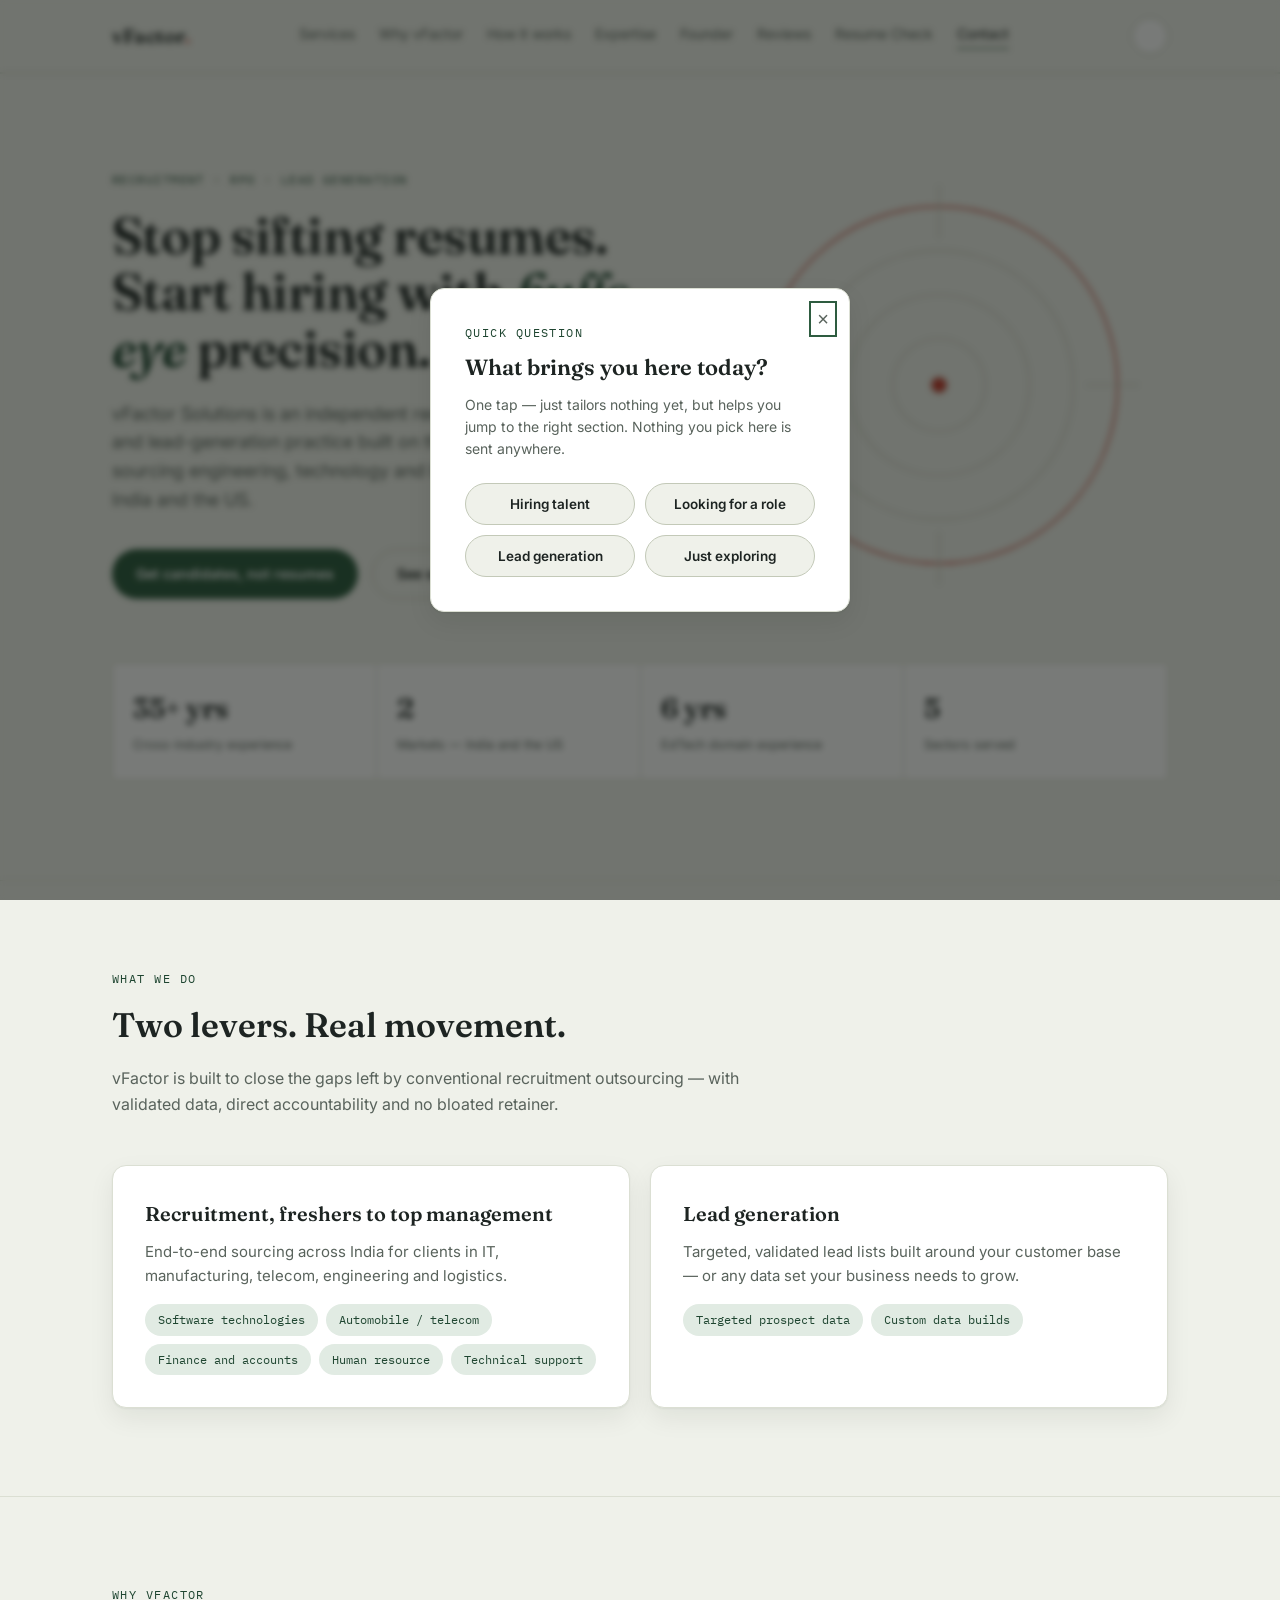
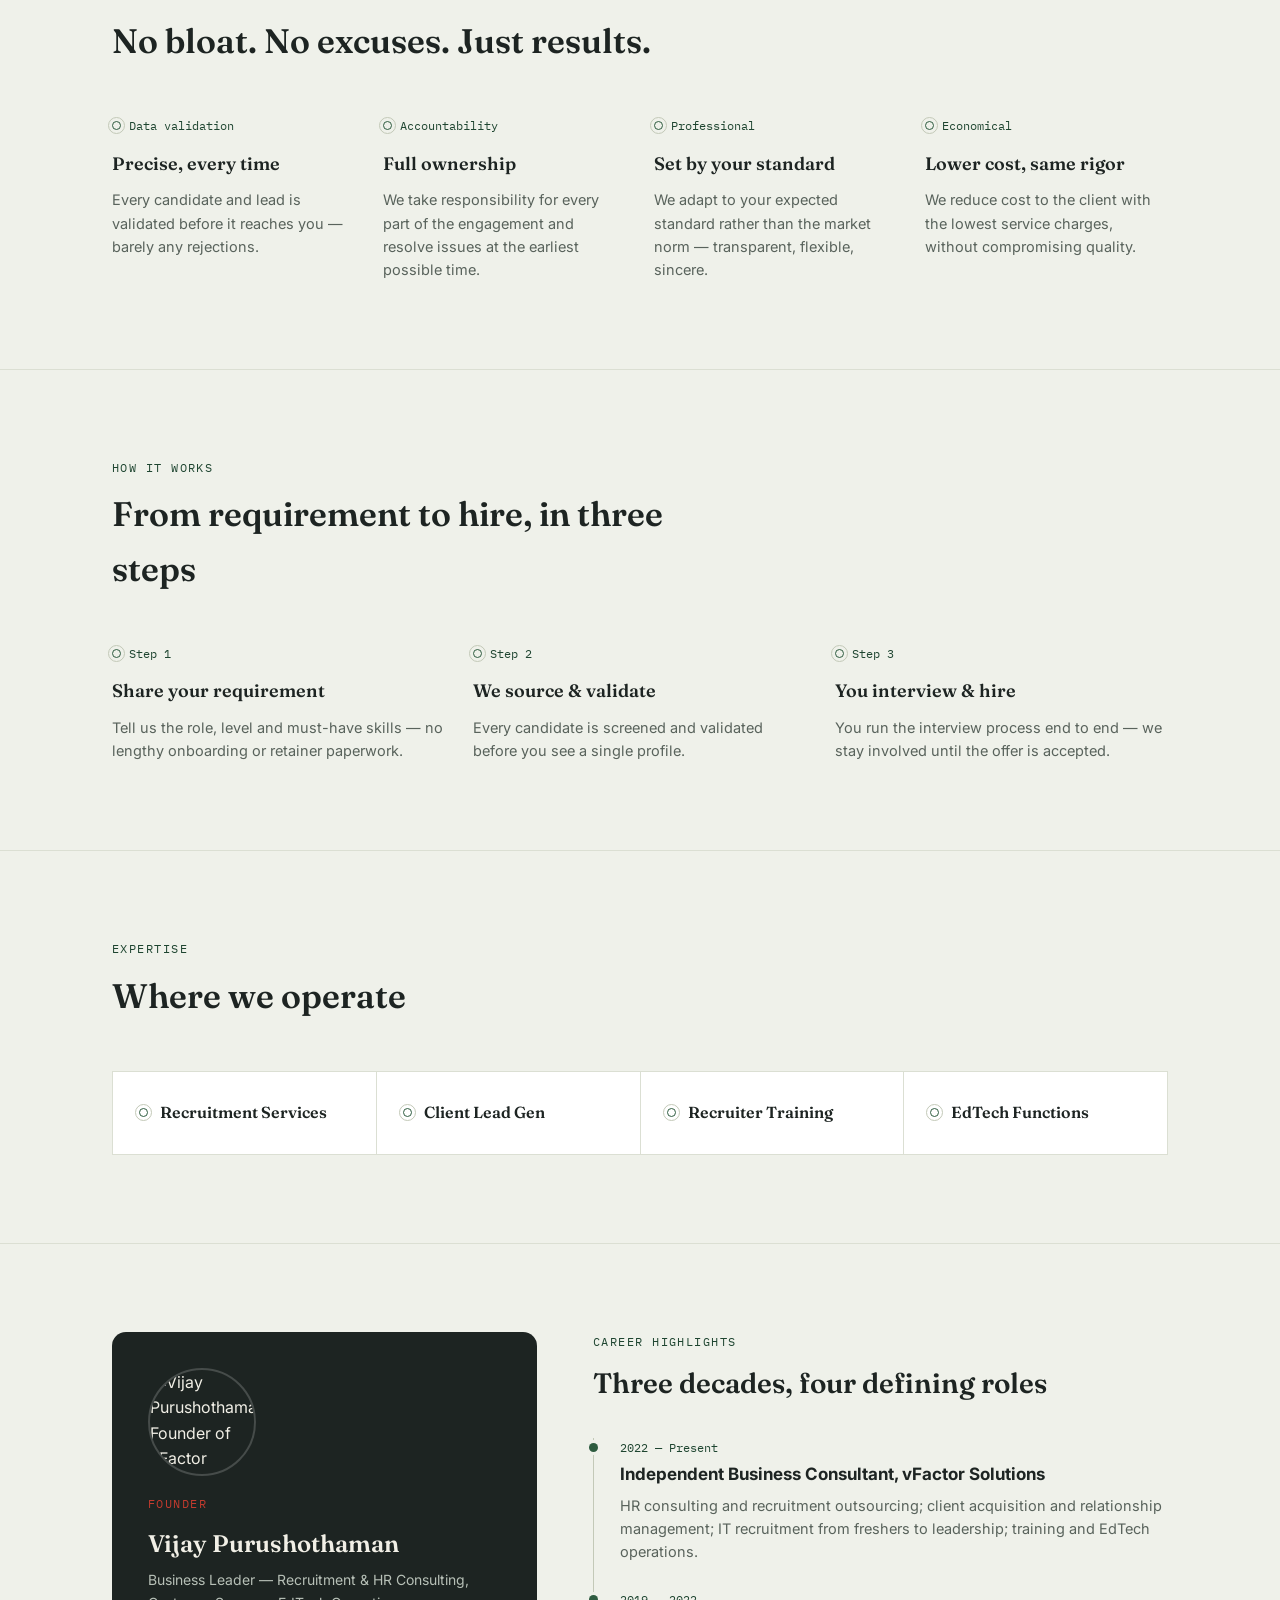
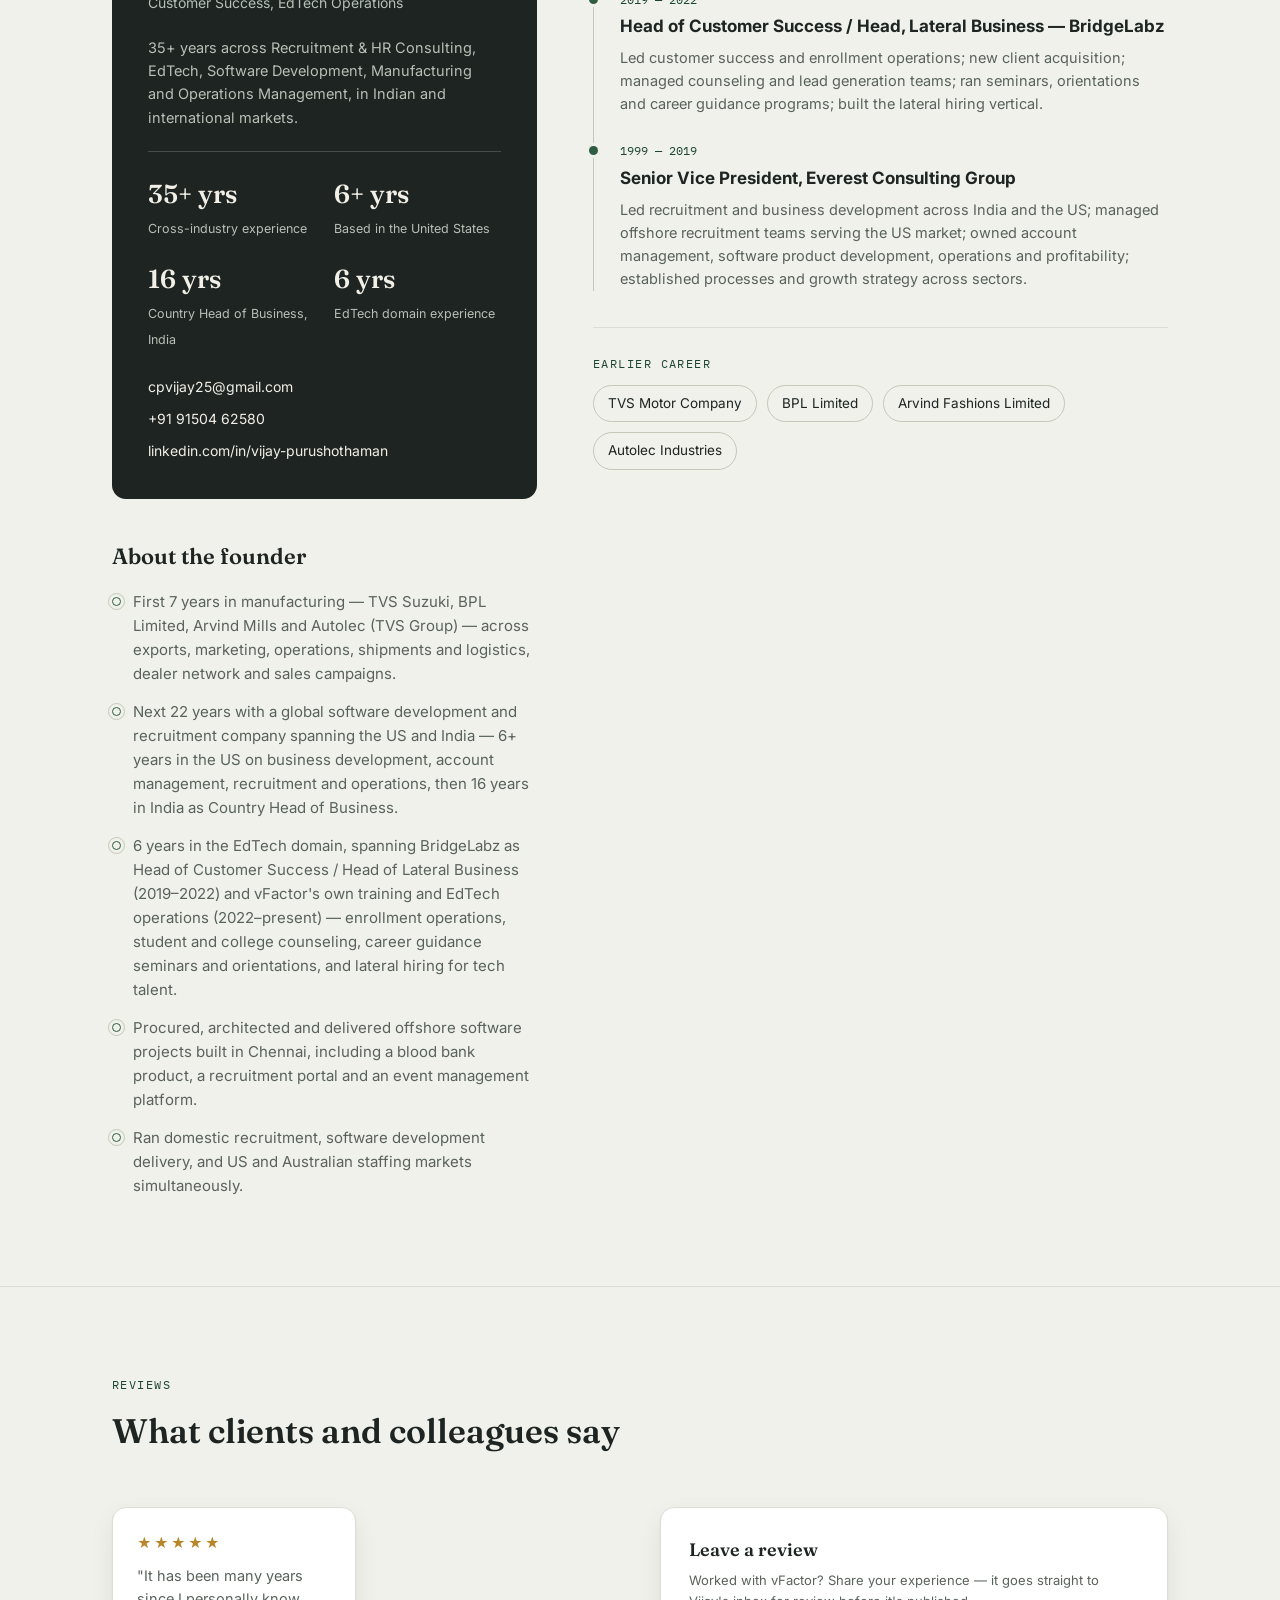
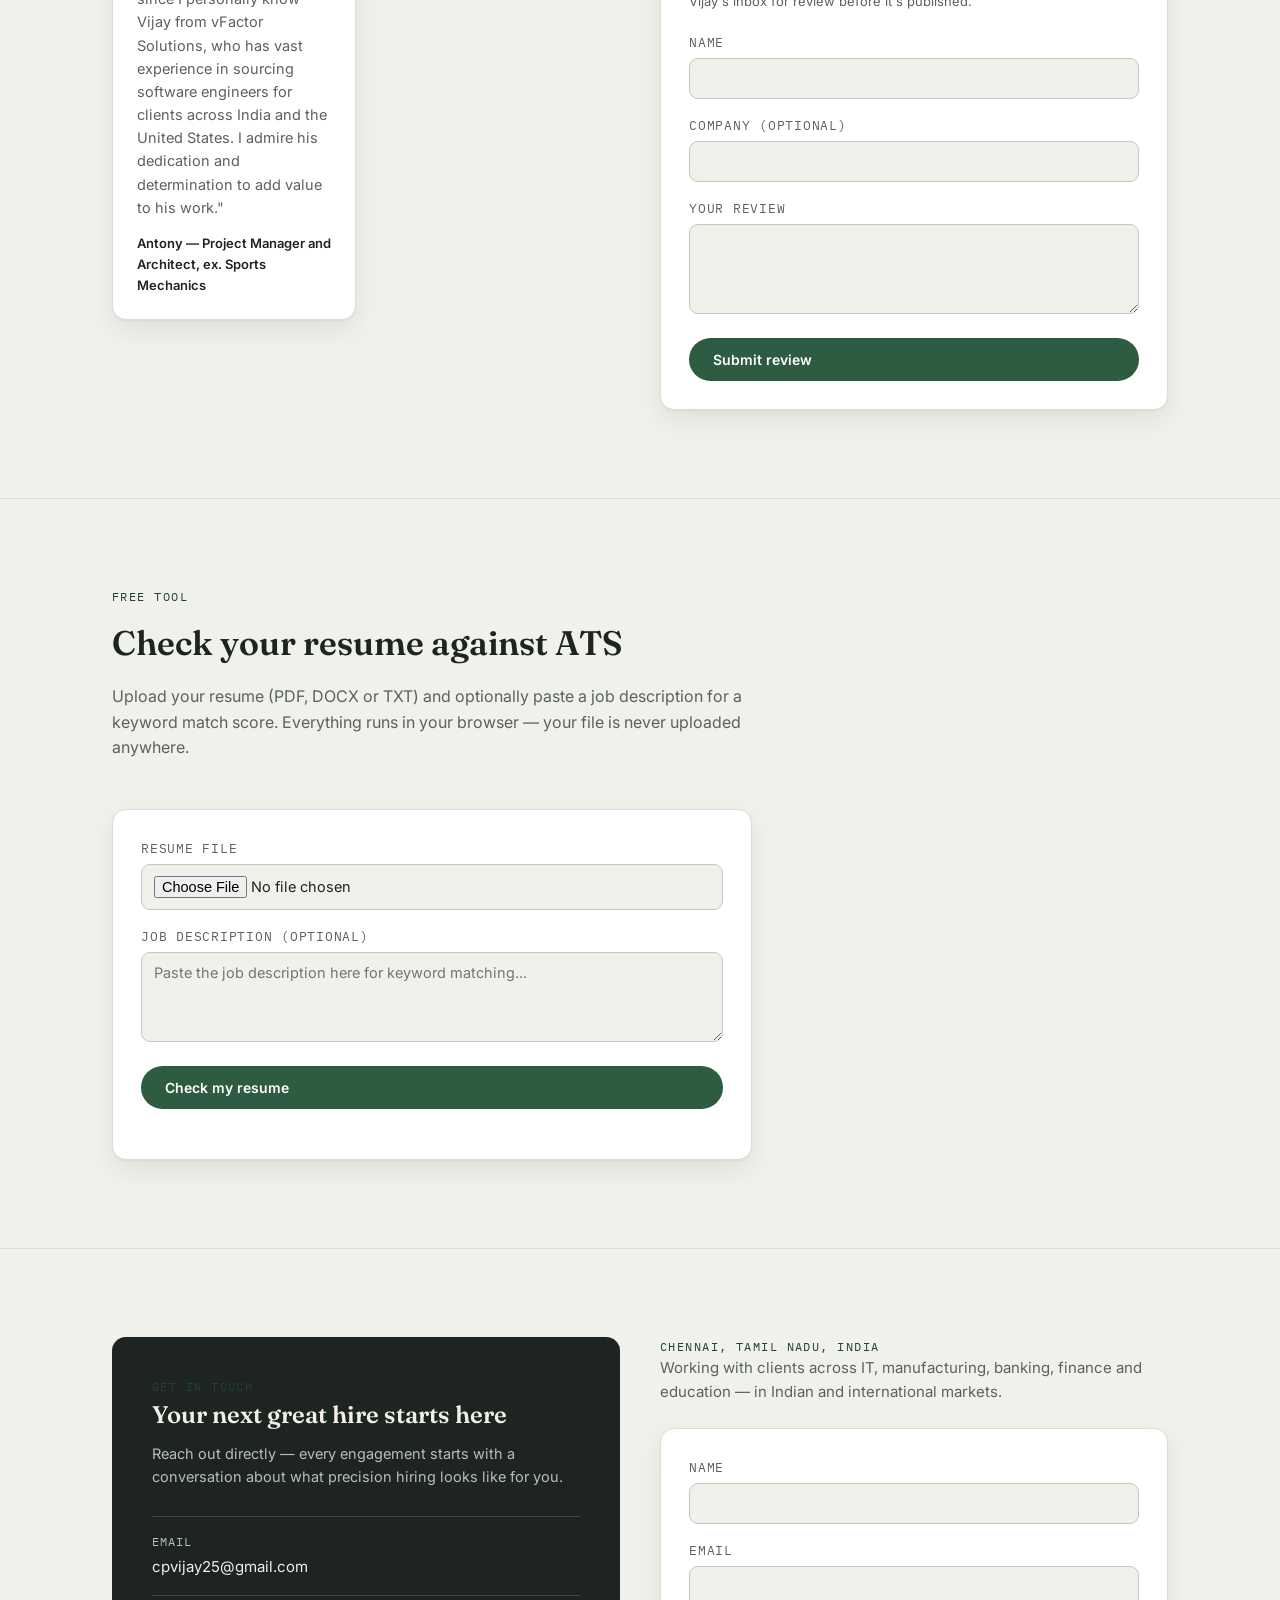
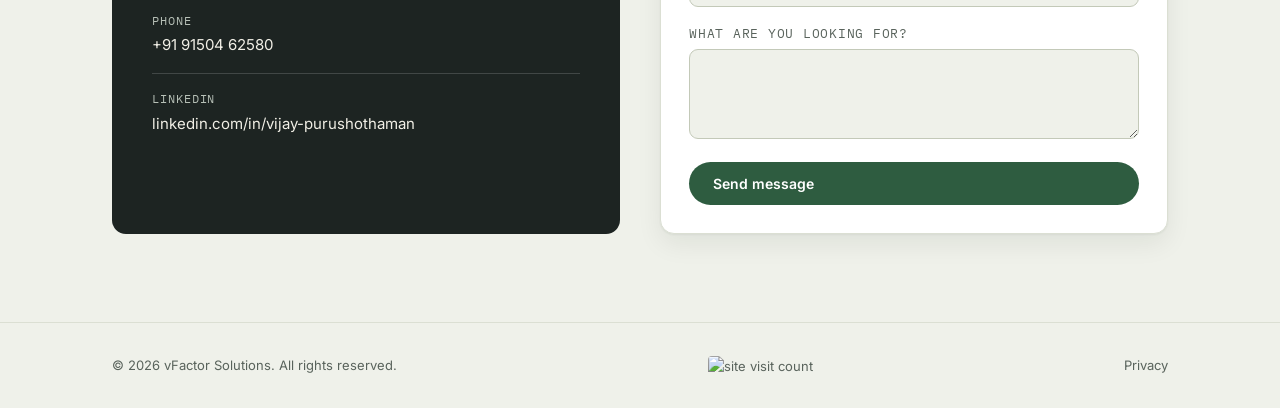
==== docs/index.html @ 556a0f40 "Add files via upload Signed-off-by: Srinivasan-78 <91538297+Srinivasan-78@users.noreply.github.com>" ====
<!DOCTYPE html>
<html lang="en">
<head>
<meta charset="UTF-8">
<meta name="viewport" content="width=device-width, initial-scale=1.0">
<title>vFactor Solutions — Recruitment, RPO & Lead Generation</title>
<meta name="description" content="vFactor Solutions is an independent recruitment outsourcing (RPO) and lead-generation practice, sourcing engineering, technology and business talent across India and the US.">
<meta property="og:title" content="vFactor Solutions — Recruitment, RPO & Lead Generation">
<meta property="og:description" content="Independent recruitment outsourcing and lead generation built on three decades of sourcing engineering, technology and business talent across India and the US.">
<meta property="og:type" content="website">
<meta property="og:url" content="https://vfactorsolutions.com/">
<meta property="og:image" content="https://vfactorsolutions.com/assets/founder.jpg">
<meta name="twitter:card" content="summary">
<link rel="canonical" href="https://vfactorsolutions.com/">
<link rel="icon" type="image/svg+xml" href="data:image/svg+xml,%3Csvg xmlns='http://www.w3.org/2000/svg' viewBox='0 0 32 32'%3E%3Crect width='32' height='32' rx='6' fill='%232E5C40'/%3E%3Ctext x='16' y='23' font-family='Georgia,serif' font-size='18' fill='white' text-anchor='middle'%3Ev%3C/text%3E%3C/svg%3E">
<script>
(function(){
var saved = localStorage.getItem('vfactor-theme');
var theme = saved || (window.matchMedia('(prefers-color-scheme: dark)').matches ? 'dark' : 'light');
document.documentElement.setAttribute('data-theme', theme);
})();
</script>
<link rel="preconnect" href="https://fonts.googleapis.com">
<link rel="preconnect" href="https://fonts.gstatic.com" crossorigin>
<link href="https://fonts.googleapis.com/css2?family=Fraunces:opsz,wght@9..144,400;9..144,500;9..144,600&family=Inter:wght@400;500;600&family=IBM+Plex+Mono:wght@500&display=swap" rel="stylesheet">
<link rel="stylesheet" href="https://cdnjs.cloudflare.com/ajax/libs/tabler-icons/2.44.0/iconfont/tabler-icons.min.css">
<link rel="stylesheet" href="style.css">
</head>
<body>
<a class="skip-link" href="#main-content">Skip to content</a>
<header>
<div class="nav">
<div class="brand">vFactor<span>.</span></div>
<nav class="navlinks">
<a href="#services">Services</a>
<a href="#edge">Why vFactor</a>
<a href="#how">How it works</a>
<a href="#expertise">Expertise</a>
<a href="#founder">Founder</a>
<a href="#reviews">Reviews</a>
<a href="#ats">Resume Check</a>
<a href="#contact">Contact</a>
</nav>
<button class="theme-toggle" id="theme-toggle" aria-label="Toggle dark mode" style="margin-left:14px;margin-right:0;">
<i class="ti ti-sun" aria-hidden="true"></i>
<i class="ti ti-moon" aria-hidden="true"></i>
</button>
</div>
</header>
<main id="main-content">
<section class="hero">
<div class="wrap">
<div class="hero-grid">
<div>
<div class="eyebrow">Recruitment · RPO · Lead Generation</div>
<h1>Stop sifting resumes. Start hiring with <em>bulls-eye</em> precision.</h1>
<p class="lede">vFactor Solutions is an independent recruitment outsourcing and lead-generation practice built on three decades of sourcing engineering, technology and business talent across India and the US.</p>
<div class="hero-actions">
<a class="btn btn-primary" href="#contact">Get candidates, not resumes</a>
<a class="btn btn-ghost" href="#services">See services</a>
</div>
</div>
<svg class="target" viewBox="0 0 400 400" role="img" aria-label="Target illustration">
<circle class="c1" cx="200" cy="200" r="170"/>
<circle cx="200" cy="200" r="128"/>
<circle cx="200" cy="200" r="86"/>
<circle cx="200" cy="200" r="44"/>
<circle class="pulse" cx="200" cy="200" r="7"/>
<circle class="dot" cx="200" cy="200" r="7"/>
<line x1="200" y1="10" x2="200" y2="60" class="tick"/>
<line x1="200" y1="340" x2="200" y2="390" class="tick"/>
<line x1="10" y1="200" x2="60" y2="200" class="tick"/>
<line x1="340" y1="200" x2="390" y2="200" class="tick"/>
</svg>
</div>
<div class="stat-strip">
<div><b>35+ yrs</b><span>Cross-industry experience</span></div>
<div><b>2</b><span>Markets — India and the US</span></div>
<div><b>6 yrs</b><span>EdTech domain experience</span></div>
<div><b>5</b><span>Sectors served</span></div>
</div>
</div>
</section>
<section id="services" class="reveal">
<div class="wrap">
<div class="section-head">
<div class="eyebrow">What we do</div>
<h2>Two levers. Real movement.</h2>
<p>vFactor is built to close the gaps left by conventional recruitment outsourcing — with validated data, direct accountability and no bloated retainer.</p>
</div>
<div class="service-grid">
<div class="service-card">
<h3>Recruitment, freshers to top management</h3>
<p>End-to-end sourcing across India for clients in IT, manufacturing, telecom, engineering and logistics.</p>
<div class="tag-row">
<span class="tag">Software technologies</span>
<span class="tag">Automobile / telecom</span>
<span class="tag">Finance and accounts</span>
<span class="tag">Human resource</span>
<span class="tag">Technical support</span>
</div>
</div>
<div class="service-card">
<h3>Lead generation</h3>
<p>Targeted, validated lead lists built around your customer base — or any data set your business needs to grow.</p>
<div class="tag-row">
<span class="tag">Targeted prospect data</span>
<span class="tag">Custom data builds</span>
</div>
</div>
</div>
</div>
</section>
<section id="edge" class="reveal">
<div class="wrap">
<div class="section-head">
<div class="eyebrow">Why vFactor</div>
<h2>No bloat. No excuses. Just results.</h2>
</div>
<div class="edge-grid">
<div class="edge-card">
<div class="edge-num"><span class="ring"></span>Data validation</div>
<h3>Precise, every time</h3>
<p>Every candidate and lead is validated before it reaches you — barely any rejections.</p>
</div>
<div class="edge-card">
<div class="edge-num"><span class="ring"></span>Accountability</div>
<h3>Full ownership</h3>
<p>We take responsibility for every part of the engagement and resolve issues at the earliest possible time.</p>
</div>
<div class="edge-card">
<div class="edge-num"><span class="ring"></span>Professional</div>
<h3>Set by your standard</h3>
<p>We adapt to your expected standard rather than the market norm — transparent, flexible, sincere.</p>
</div>
<div class="edge-card">
<div class="edge-num"><span class="ring"></span>Economical</div>
<h3>Lower cost, same rigor</h3>
<p>We reduce cost to the client with the lowest service charges, without compromising quality.</p>
</div>
</div>
</div>
</section>
<section id="how" class="reveal">
<div class="wrap">
<div class="section-head">
<div class="eyebrow">How it works</div>
<h2>From requirement to hire, in three steps</h2>
</div>
<div class="edge-grid cols-3">
<div class="edge-card">
<div class="edge-num"><span class="ring"></span>Step 1</div>
<h3>Share your requirement</h3>
<p>Tell us the role, level and must-have skills — no lengthy onboarding or retainer paperwork.</p>
</div>
<div class="edge-card">
<div class="edge-num"><span class="ring"></span>Step 2</div>
<h3>We source & validate</h3>
<p>Every candidate is screened and validated before you see a single profile.</p>
</div>
<div class="edge-card">
<div class="edge-num"><span class="ring"></span>Step 3</div>
<h3>You interview & hire</h3>
<p>You run the interview process end to end — we stay involved until the offer is accepted.</p>
</div>
</div>
</div>
</section>
<section id="expertise" class="reveal">
<div class="wrap">
<div class="section-head">
<div class="eyebrow">Expertise</div>
<h2>Where we operate</h2>
</div>
<div class="skill-groups">
<div class="skill-group">
<span class="ring"></span>
<h3>Recruitment Services</h3>
</div>
<div class="skill-group">
<span class="ring"></span>
<h3>Client Lead Gen</h3>
</div>
<div class="skill-group">
<span class="ring"></span>
<h3>Recruiter Training</h3>
</div>
<div class="skill-group">
<span class="ring"></span>
<h3>EdTech Functions</h3>
</div>
</div>
</div>
</section>
<section id="founder" class="reveal">
<div class="wrap founder">
<div>
<div class="founder-card">
<img class="founder-photo" src="assets/founder.jpg" alt="Vijay Purushothaman, Founder of vFactor Solutions" loading="lazy" decoding="async">
<div class="eyebrow">Founder</div>
<h3>Vijay Purushothaman</h3>
<div class="role">Business Leader — Recruitment &amp; HR Consulting, Customer Success, EdTech Operations</div>
<p style="color:var(--text-inverse-soft);font-size:14.5px;">35+ years across Recruitment &amp; HR Consulting, EdTech, Software Development, Manufacturing and Operations Management, in Indian and international markets.</p>
<div class="founder-stats">
<div><b>35+ yrs</b><span>Cross-industry experience</span></div>
<div><b>6+ yrs</b><span>Based in the United States</span></div>
<div><b>16 yrs</b><span>Country Head of Business, India</span></div>
<div><b>6 yrs</b><span>EdTech domain experience</span></div>
</div>
<div class="founder-links">
<a href="mailto:cpvijay25@gmail.com">cpvijay25@gmail.com</a>
<a href="tel:+919150462580">+91 91504 62580</a>
<a href="https://www.linkedin.com/in/vijay-purushothaman-9503b810" target="_blank" rel="noopener">linkedin.com/in/vijay-purushothaman</a>
</div>
</div>
<div class="founder-bio">
<h3>About the founder</h3>
<ul class="bio-list">
<li><span class="ring"></span>First 7 years in manufacturing — TVS Suzuki, BPL Limited, Arvind Mills and Autolec (TVS Group) — across exports, marketing, operations, shipments and logistics, dealer network and sales campaigns.</li>
<li><span class="ring"></span>Next 22 years with a global software development and recruitment company spanning the US and India — 6+ years in the US on business development, account management, recruitment and operations, then 16 years in India as Country Head of Business.</li>
<li><span class="ring"></span>6 years in the EdTech domain, spanning BridgeLabz as Head of Customer Success / Head of Lateral Business (2019–2022) and vFactor's own training and EdTech operations (2022–present) — enrollment operations, student and college counseling, career guidance seminars and orientations, and lateral hiring for tech talent.</li>
<li><span class="ring"></span>Procured, architected and delivered offshore software projects built in Chennai, including a blood bank product, a recruitment portal and an event management platform.</li>
<li><span class="ring"></span>Ran domestic recruitment, software development delivery, and US and Australian staffing markets simultaneously.</li>
</ul>
</div>
</div>
<div>
<div class="section-head" style="margin-bottom:32px;">
<div class="eyebrow">Career highlights</div>
<h2 style="font-size:28px;">Three decades, four defining roles</h2>
</div>
<div class="timeline">
<div class="tl-item">
<div class="yr">2022 — Present</div>
<h4>Independent Business Consultant, vFactor Solutions</h4>
<p>HR consulting and recruitment outsourcing; client acquisition and relationship management; IT recruitment from freshers to leadership; training and EdTech operations.</p>
</div>
<div class="tl-item">
<div class="yr">2019 — 2022</div>
<h4>Head of Customer Success / Head, Lateral Business — BridgeLabz</h4>
<p>Led customer success and enrollment operations; new client acquisition; managed counseling and lead generation teams; ran seminars, orientations and career guidance programs; built the lateral hiring vertical.</p>
</div>
<div class="tl-item">
<div class="yr">1999 — 2019</div>
<h4>Senior Vice President, Everest Consulting Group</h4>
<p>Led recruitment and business development across India and the US; managed offshore recruitment teams serving the US market; owned account management, software product development, operations and profitability; established processes and growth strategy across sectors.</p>
</div>
</div>
<div class="earlier">
<div class="eyebrow">Earlier career</div>
<div class="earlier-row">
<span>TVS Motor Company</span>
<span>BPL Limited</span>
<span>Arvind Fashions Limited</span>
<span>Autolec Industries</span>
</div>
</div>
</div>
</div>
</section>
<section id="reviews" class="reveal">
<div class="wrap">
<div class="section-head">
<div class="eyebrow">Reviews</div>
<h2>What clients and colleagues say</h2>
</div>
<div class="reviews-wrap">
<div class="review-grid">
<div class="review-card">
<div class="review-stars">★★★★★</div>
<p>"It has been many years since I personally know Vijay from vFactor Solutions, who has vast experience in sourcing software engineers for clients across India and the United States. I admire his dedication and determination to add value to his work."</p>
<div class="review-who">Antony — Project Manager and Architect, ex. Sports Mechanics</div>
</div>
</div>
<div class="review-form">
<h3>Leave a review</h3>
<p class="hint">Worked with vFactor? Share your experience — it goes straight to Vijay's inbox for review before it's published.</p>
<form action="https://formspree.io/f/mwleldkv" method="POST">
<input type="hidden" name="form_type" value="Review submission">
<label for="rv-name">Name</label>
<input id="rv-name" name="name" type="text" required>
<label for="rv-org">Company (optional)</label>
<input id="rv-org" name="company" type="text">
<label for="rv-review">Your review</label>
<textarea id="rv-review" name="review" required></textarea>
<button class="btn btn-primary" type="submit">Submit review</button>
</form>
</div>
</div>
</div>
</section>
<section id="ats" class="reveal">
<div class="wrap">
<div class="section-head">
<div class="eyebrow">Free tool</div>
<h2>Check your resume against ATS</h2>
<p>Upload your resume (PDF, DOCX or TXT) and optionally paste a job description for a keyword match score. Everything runs in your browser — your file is never uploaded anywhere.</p>
</div>
<div class="review-form" style="max-width:640px;">
<label for="ats-file">Resume file</label>
<input id="ats-file" type="file" accept=".pdf,.docx,.txt">
<label for="ats-jd">Job description (optional)</label>
<textarea id="ats-jd" placeholder="Paste the job description here for keyword matching..."></textarea>
<button class="btn btn-primary" id="ats-run" type="button">Check my resume</button>
<div id="ats-result" style="margin-top:22px;" aria-live="polite" aria-atomic="true"></div>
</div>
</div>
</section>
<section id="contact" class="reveal">
<div class="wrap contact-wrap">
<div class="contact-card">
<div class="eyebrow">Get in touch</div>
<h3>Your next great hire starts here</h3>
<p>Reach out directly — every engagement starts with a conversation about what precision hiring looks like for you.</p>
<a class="clink" href="mailto:cpvijay25@gmail.com"><div><small>Email</small>cpvijay25@gmail.com</div></a>
<a class="clink" href="tel:+919150462580"><div><small>Phone</small>+91 91504 62580</div></a>
<a class="clink" href="https://www.linkedin.com/in/vijay-purushothaman-9503b810" target="_blank" rel="noopener"><div><small>LinkedIn</small>linkedin.com/in/vijay-purushothaman</div></a>
</div>
<div class="contact-side">
<div class="eyebrow">Chennai, Tamil Nadu, India</div>
<p>Working with clients across IT, manufacturing, banking, finance and education — in Indian and international markets.</p>
<form class="review-form" action="https://formspree.io/f/mwleldkv" method="POST">
<input type="hidden" name="form_type" value="Contact inquiry">
<label for="ct-name">Name</label>
<input id="ct-name" name="name" type="text" required>
<label for="ct-email">Email</label>
<input id="ct-email" name="email" type="email" required>
<label for="ct-message">What are you looking for?</label>
<textarea id="ct-message" name="message" required></textarea>
<button class="btn btn-primary" type="submit">Send message</button>
</form>
</div>
</div>
</section>
</main>
<div id="visit-modal" class="visit-modal" role="dialog" aria-modal="true" aria-labelledby="visit-modal-title">
<div class="visit-modal-card">
<button class="visit-close" id="visit-close" aria-label="Close">×</button>
<div class="eyebrow">Quick question</div>
<h3 id="visit-modal-title">What brings you here today?</h3>
<p>One tap — just tailors nothing yet, but helps you jump to the right section. Nothing you pick here is sent anywhere.</p>
<div class="visit-options">
<button data-intent="Hiring talent">Hiring talent</button>
<button data-intent="Looking for a role">Looking for a role</button>
<button data-intent="Lead generation">Lead generation</button>
<button data-intent="Just exploring">Just exploring</button>
</div>
</div>
</div>
<footer>
<div class="wrap foot-row">
<div>© 2026 vFactor Solutions. All rights reserved.</div>
<div id="visit-count-wrap"><img src="https://hits.sh/vfactorsolutions.com.svg?view=total&label=visits&extraCount=1293&color=2e5c40&labelColor=1d2422" alt="site visit count"></div>
<div class="foot-links"><a href="privacy.html">Privacy</a></div>
</div>
</footer>
<script src="script.js"></script>
<script data-goatcounter="https://cpvijay25.goatcounter.com/count"
async src="//gc.zgo.at/count.js"></script>
</body>
</html>
---- docs/style.css ----
:root{
--ink:#1D2422;
--ink-soft:#59635C;
--paper:#EFF1EA;
--paper-raised:#FFFFFF;
--field:#2E5C40;
--field-deep:#1E4530;
--signal:#C23B2E;
--star:#B8862A;
--line:#DBDFD3;
--line-strong:#C3C9B8;
--surface-inverse:#1D2422;
--text-inverse:#F1EFE6;
--text-inverse-soft:#B7C0B7;
--field-tint:#E1EBE3;
--signal-tint:#F6E1DD;
}
[data-theme="dark"]{
--ink:#ECEFE9;
--ink-soft:#A8B2A9;
--paper:#10140F;
--paper-raised:#181D16;
--field:#7BB98F;
--field-deep:#A3D3B2;
--signal:#E2604F;
--star:#D6A247;
--line:#28322A;
--line-strong:#3A473C;
--surface-inverse:#0B0F0B;
--text-inverse:#EFEEE4;
--text-inverse-soft:#AAB4AB;
--field-tint:#1B2A20;
--signal-tint:#331E1A;
}
:root{ --ease:cubic-bezier(.65,0,.35,1); --dur:.6s; --radius:14px; --radius-sm:9px; --shadow-card:0 1px 2px rgba(20,30,20,.05),0 10px 26px rgba(20,30,20,.07); }
*{transition:background-color var(--dur) var(--ease),border-color var(--dur) var(--ease),color var(--dur) var(--ease),box-shadow var(--dur) var(--ease),fill var(--dur) var(--ease),stroke var(--dur) var(--ease);}
html{transition:background-color var(--dur) var(--ease);}
body{transition:background-color var(--dur) var(--ease),color var(--dur) var(--ease);}
*{box-sizing:border-box;margin:0;padding:0;}
html{scroll-behavior:smooth;}
body{
background:var(--paper);
color:var(--ink);
font-family:'Inter',sans-serif;
font-size:16px;
line-height:1.6;
}
h1,h2,h3{font-family:'Fraunces',serif;font-weight:600;color:var(--ink);}
.eyebrow{
font-family:'IBM Plex Mono',monospace;
font-size:12px;
letter-spacing:.12em;
text-transform:uppercase;
color:var(--field-deep);
}
a{color:inherit;text-decoration:none;}
.wrap{max-width:1120px;margin:0 auto;padding:0 32px;}
.skip-link{position:absolute;left:-9999px;top:0;background:var(--field);color:#fff;padding:10px 16px;z-index:100;border-radius:0 0 8px 0;font-size:13px;font-weight:600;}
.skip-link:focus{left:0;}
/* ring signature element */
.ring{
display:inline-block;width:9px;height:9px;border-radius:50%;
border:1.5px solid var(--field);position:relative;flex-shrink:0;
}
.ring::after{
content:"";position:absolute;inset:-5px;border:1px solid var(--line-strong);border-radius:50%;
}
/* header */
header{
position:sticky;top:0;z-index:20;
background:var(--paper);backdrop-filter:blur(6px);
border-bottom:1px solid var(--line);
}
.nav{display:flex;align-items:center;justify-content:space-between;padding:18px 32px;max-width:1120px;margin:0 auto;}
.brand{font-family:'Fraunces',serif;font-size:20px;font-weight:600;letter-spacing:.01em;}
.brand span{color:var(--signal);}
.navlinks{display:flex;gap:24px;font-size:14px;color:var(--ink-soft);flex-wrap:wrap;}
.navlinks a:hover{color:var(--ink);}
.nav-cta{
font-size:13px;font-weight:600;border:1px solid var(--ink);padding:8px 16px;border-radius:var(--radius-sm);
}
.nav-cta:hover{background:var(--ink);color:var(--paper);}
.theme-toggle{
width:36px;height:36px;border:1px solid var(--line-strong);border-radius:50%;
display:inline-flex;align-items:center;justify-content:center;cursor:pointer;
background:var(--paper-raised);color:var(--ink-soft);font-size:16px;position:relative;
transition:border-color .35s var(--ease),color .35s var(--ease),transform .35s var(--ease);
}
.theme-toggle:hover{border-color:var(--field);color:var(--field);transform:rotate(14deg);}
.theme-toggle i{position:absolute;transition:opacity .5s var(--ease),transform .5s var(--ease);}
.theme-toggle .ti-moon{opacity:0;transform:rotate(-60deg) scale(.5);}
.theme-toggle .ti-sun{opacity:1;transform:rotate(0) scale(1);}
[data-theme="dark"] .theme-toggle .ti-sun{opacity:0;transform:rotate(60deg) scale(.5);}
[data-theme="dark"] .theme-toggle .ti-moon{opacity:1;transform:rotate(0) scale(1);}
/* hero */
.hero{position:relative;overflow:hidden;padding:96px 0 100px;}
.hero-grid{display:grid;grid-template-columns:1.1fr .9fr;gap:40px;align-items:center;}
.hero h1{font-size:52px;line-height:1.08;letter-spacing:-.01em;margin:18px 0 24px;}
.hero h1 em{font-style:italic;color:var(--field-deep);}
.hero p.lede{font-size:18px;color:var(--ink-soft);max-width:46ch;margin-bottom:34px;}
.hero-actions{display:flex;gap:14px;flex-wrap:wrap;}
.btn{
font-size:14px;font-weight:600;padding:13px 24px;border-radius:999px;display:inline-flex;align-items:center;gap:8px;cursor:pointer;border:none;font-family:inherit;
}
.btn-primary{background:var(--field);color:#FFFFFF;}
.btn-primary:hover{filter:brightness(.9);}
.btn{transition:transform .35s var(--ease),background .35s var(--ease),border-color .35s var(--ease),color .35s var(--ease),filter .35s var(--ease);}
.btn:hover{transform:translateY(-3px);}
.btn-ghost{border:1px solid var(--line-strong);background:transparent;color:var(--ink);}
.btn-ghost:hover{border-color:var(--ink);}
.btn:focus-visible,.theme-toggle:focus-visible,.navlinks a:focus-visible{outline:2px solid var(--field);outline-offset:2px;}
.target{width:100%;max-width:420px;justify-self:center;}
.target circle{fill:none;stroke:var(--line-strong);}
.target .tick{stroke:var(--line-strong);}
.target .c1{stroke:var(--signal);stroke-width:1.4;}
.target .dot{fill:var(--signal);}
@keyframes pulse-ring{0%{r:7;opacity:1;}70%{r:36;opacity:0;}100%{r:36;opacity:0;}}
.target .pulse{fill:none;stroke:var(--signal);stroke-width:2;transform-origin:200px 200px;animation:pulse-ring 2.4s ease-out infinite;}
.stat-strip{display:grid;grid-template-columns:repeat(4,1fr);gap:1px;background:var(--line);border:1px solid var(--line);margin-top:64px;}
.stat-strip div{background:var(--paper-raised);padding:22px 20px;}
.stat-strip b{display:block;font-family:'Fraunces',serif;font-size:28px;font-weight:600;}
.stat-strip span{font-size:12.5px;color:var(--ink-soft);}
.reveal{opacity:0;transform:translateY(22px);transition:opacity .9s var(--ease),transform .9s var(--ease);}
.reveal.in{opacity:1;transform:translateY(0);}
.service-card,.edge-card,.edu-card{transition:transform .4s var(--ease),box-shadow .4s var(--ease),background-color var(--dur) var(--ease);}
.service-card:hover{transform:translateY(-4px);box-shadow:0 14px 30px rgba(20,33,61,.1);}
.edge-card:hover h3{color:var(--field-deep);}
/* nav active state */
.navlinks a{position:relative;padding-bottom:4px;transition:color .3s var(--ease);}
.navlinks a::after{content:"";position:absolute;left:0;bottom:0;width:0;height:1px;background:var(--field-deep);transition:width .4s var(--ease);}
.navlinks a.active{color:var(--ink);}
.navlinks a.active::after{width:100%;}
/* expertise / skills */
.skill-groups{display:grid;grid-template-columns:repeat(4,1fr);gap:1px;background:var(--line);border:1px solid var(--line);}
.skill-group{background:var(--paper-raised);padding:28px 26px;display:flex;align-items:center;gap:12px;}
.skill-group h3{font-size:16px;}
.skill-list{display:flex;flex-direction:column;gap:12px;}
.skill-list li{list-style:none;display:flex;align-items:flex-start;gap:10px;font-size:14.5px;color:var(--ink-soft);}
.skill-list li .ring{margin-top:6px;}
/* reviews */
.reviews-wrap{display:grid;grid-template-columns:1fr 1fr;gap:40px;align-items:start;}
.review-grid{display:grid;grid-template-columns:1fr 1fr;gap:20px;}
.review-card{background:var(--paper-raised);padding:24px;border:1px solid var(--line);border-radius:var(--radius);box-shadow:var(--shadow-card);}
.review-stars{color:var(--star);font-size:14px;margin-bottom:10px;letter-spacing:2px;}
.review-card p{font-size:14.5px;color:var(--ink-soft);margin-bottom:14px;}
.review-who{font-size:13px;font-weight:600;color:var(--ink);}
.review-form{border:1px solid var(--line);background:var(--paper-raised);padding:28px;border-radius:var(--radius);box-shadow:var(--shadow-card);}
.review-form h3{font-size:18px;margin-bottom:6px;}
.review-form p.hint{font-size:13px;color:var(--ink-soft);margin-bottom:20px;}
.review-form label{display:block;font-size:12.5px;font-family:'IBM Plex Mono',monospace;text-transform:uppercase;letter-spacing:.06em;color:var(--ink-soft);margin-bottom:6px;}
.review-form input,.review-form textarea{
width:100%;font-family:'Inter',sans-serif;font-size:14.5px;padding:11px 12px;
border:1px solid var(--line-strong);background:var(--paper);margin-bottom:16px;border-radius:var(--radius-sm);color:var(--ink);
}
.review-form input:focus,.review-form textarea:focus{outline:none;border-color:var(--field);}
.review-form textarea{resize:vertical;min-height:90px;}
.review-form button{width:100%;cursor:pointer;font-family:'Inter';}
/* sections */
section{padding:88px 0;border-top:1px solid var(--line);}
.section-head{max-width:640px;margin-bottom:48px;}
.section-head h2{font-size:34px;margin-top:10px;}
.section-head p{color:var(--ink-soft);margin-top:14px;font-size:16px;}
/* services */
.service-grid{display:grid;grid-template-columns:repeat(2,1fr);gap:20px;}
.service-card{background:var(--paper-raised);padding:32px;border:1px solid var(--line);border-radius:var(--radius);box-shadow:var(--shadow-card);}
.service-card h3{font-size:20px;margin-bottom:10px;}
.service-card p{color:var(--ink-soft);font-size:15px;margin-bottom:16px;}
.tag-row{display:flex;flex-wrap:wrap;gap:8px;}
.tag{
font-size:12px;font-family:'IBM Plex Mono',monospace;border:none;background:var(--field-tint);
padding:6px 13px;border-radius:999px;color:var(--field-deep);
}
/* why vfactor / how it works */
.edge-grid{display:grid;grid-template-columns:repeat(4,1fr);gap:28px;}
.edge-grid.cols-3{grid-template-columns:repeat(3,1fr);}
.edge-card{padding:0;}
.edge-num{font-family:'IBM Plex Mono',monospace;font-size:12px;color:var(--field-deep);margin-bottom:14px;display:flex;align-items:center;gap:8px;}
.edge-card h3{font-size:18px;margin-bottom:10px;}
.edge-card p{color:var(--ink-soft);font-size:14.5px;}
/* founder */
.founder{display:grid;grid-template-columns:.85fr 1.15fr;gap:56px;align-items:start;}
.founder-card{
background:var(--surface-inverse);color:var(--text-inverse);padding:36px;border-radius:var(--radius);
}
.founder-photo{
width:108px;height:108px;border-radius:50%;object-fit:cover;object-position:center 20%;
border:2px solid rgba(255,255,255,.18);display:block;margin-bottom:18px;
}
.founder-card .eyebrow{color:var(--signal);}
.founder-card h3{color:var(--text-inverse);font-size:24px;margin:12px 0 6px;}
.founder-card .role{color:var(--text-inverse-soft);font-size:14px;margin-bottom:22px;}
.founder-stats{display:grid;grid-template-columns:1fr 1fr;gap:18px;margin-top:22px;border-top:1px solid rgba(255,255,255,.18);padding-top:22px;}
.founder-stats div b{display:block;font-family:'Fraunces',serif;font-size:26px;font-weight:600;color:var(--text-inverse);}
.founder-stats div span{font-size:12.5px;color:var(--text-inverse-soft);}
.founder-links{margin-top:24px;display:flex;flex-direction:column;gap:10px;font-size:14px;}
.founder-links a{display:flex;align-items:center;gap:10px;color:var(--text-inverse);}
.founder-links a:hover{color:var(--signal);}
.timeline{border-left:1px solid var(--line-strong);padding-left:26px;display:flex;flex-direction:column;gap:26px;}
.tl-item{position:relative;}
.tl-item::before{
content:"";position:absolute;left:-31px;top:5px;width:9px;height:9px;border-radius:50%;background:var(--field);
box-shadow:0 0 0 3px var(--paper);
}
.tl-item .yr{font-family:'IBM Plex Mono',monospace;font-size:12px;color:var(--field-deep);}
.tl-item h4{font-size:17px;margin:4px 0 6px;}
.tl-item p{color:var(--ink-soft);font-size:14.5px;}
.earlier{margin-top:36px;padding-top:26px;border-top:1px solid var(--line);}
.earlier .eyebrow{margin-bottom:12px;}
.earlier-row{display:flex;flex-wrap:wrap;gap:10px;}
.earlier-row span{font-size:13.5px;border:1px solid var(--line-strong);padding:7px 14px;border-radius:999px;}
.founder-bio{margin-top:40px;}
.founder-bio h3{font-size:22px;margin-bottom:16px;}
.bio-list{display:flex;flex-direction:column;gap:14px;}
.bio-list li{list-style:none;display:flex;gap:12px;font-size:15px;color:var(--ink-soft);}
.bio-list li .ring{margin-top:7px;}
/* education */
.edu-grid{display:grid;grid-template-columns:repeat(3,1fr);gap:24px;}
.edu-card{border:1px solid var(--line);padding:24px;background:var(--paper-raised);}
.edu-card .eyebrow{margin-bottom:10px;}
.edu-card h4{font-size:16px;line-height:1.4;}
.edu-card p{font-size:13.5px;color:var(--ink-soft);margin-top:6px;}
/* testimonial */
.testimonial{
background:var(--paper-raised);border:1px solid var(--line);padding:48px;position:relative;
}
.testimonial p{font-family:'Fraunces',serif;font-size:22px;line-height:1.5;font-style:italic;color:var(--ink);max-width:70ch;}
.testimonial .who{margin-top:22px;font-family:'Inter';font-style:normal;font-size:14px;color:var(--ink-soft);}
/* contact */
.contact-wrap{display:grid;grid-template-columns:1fr 1fr;gap:40px;}
.contact-card{
background:var(--surface-inverse);color:var(--text-inverse);padding:40px;border-radius:var(--radius);
}
.contact-card h3{color:var(--text-inverse);font-size:24px;margin-bottom:8px;}
.contact-card p{color:var(--text-inverse-soft);font-size:14.5px;margin-bottom:28px;}
.clink{
display:flex;align-items:center;gap:14px;padding:16px 0;border-top:1px solid rgba(255,255,255,.16);font-size:15px;color:var(--text-inverse);
}
.clink:first-of-type{border-top:1px solid rgba(255,255,255,.16);}
.clink:hover{color:var(--signal);}
.clink small{display:block;color:var(--text-inverse-soft);font-size:11.5px;letter-spacing:.08em;text-transform:uppercase;font-family:'IBM Plex Mono',monospace;margin-bottom:3px;}
.contact-side{display:flex;flex-direction:column;justify-content:center;}
.contact-side p{color:var(--ink-soft);font-size:15px;margin-bottom:20px;}
.contact-side .btn{align-self:flex-start;}
.contact-side .review-form{margin-top:4px;}
footer{border-top:1px solid var(--line);padding:32px 0;}
.foot-row{display:flex;justify-content:space-between;align-items:center;font-size:13px;color:var(--ink-soft);flex-wrap:wrap;gap:10px;}
.foot-links{display:flex;gap:16px;}
.foot-links a:hover{color:var(--ink);}
#visit-count-wrap{display:flex;align-items:center;}
#visit-count-wrap img{height:20px;display:block;border-radius:4px;}
/* first-visit modal */
.visit-modal{
position:fixed;inset:0;background:rgba(10,14,10,.55);backdrop-filter:blur(3px);
display:flex;align-items:center;justify-content:center;z-index:50;padding:24px;
opacity:0;pointer-events:none;transition:opacity .4s var(--ease);
}
.visit-modal.open{opacity:1;pointer-events:auto;}
.visit-modal-card{
background:var(--paper-raised);border:1px solid var(--line);border-radius:var(--radius);box-shadow:var(--shadow-card);
padding:34px;max-width:420px;width:100%;position:relative;
transform:translateY(14px) scale(.97);transition:transform .4s var(--ease);
}
.visit-modal.open .visit-modal-card{transform:translateY(0) scale(1);}
.visit-modal-card h3{font-size:22px;margin:8px 0 8px;}
.visit-modal-card p{color:var(--ink-soft);font-size:14px;margin-bottom:22px;}
.visit-close{
position:absolute;top:16px;right:16px;background:none;border:none;font-size:20px;
color:var(--ink-soft);cursor:pointer;line-height:1;padding:4px;
}
.visit-close:hover{color:var(--ink);}
.visit-options{display:grid;grid-template-columns:1fr 1fr;gap:10px;}
.visit-options button{
font-family:'Inter',sans-serif;font-size:13.5px;font-weight:600;padding:12px 10px;
border:1px solid var(--line-strong);background:var(--paper);color:var(--ink);border-radius:999px;
cursor:pointer;transition:border-color .3s var(--ease),background .3s var(--ease),color .3s var(--ease);
}
.visit-options button:hover{border-color:var(--field);background:var(--field-tint);color:var(--field-deep);}
.visit-options button:focus-visible,.visit-close:focus-visible{outline:2px solid var(--field);outline-offset:2px;}
@media (max-width:480px){ .visit-options{grid-template-columns:1fr;} }
/* ATS resume checker */
.ats-score{font-family:'Fraunces',serif;font-size:40px;font-weight:600;}
.ats-check-list{display:flex;flex-direction:column;gap:14px;margin-top:16px;}
.ats-check-list li{list-style:none;display:flex;gap:12px;font-size:15px;color:var(--ink-soft);}
.ats-check-list li .mark{font-weight:600;flex-shrink:0;}
.ats-note{font-size:12.5px;color:var(--ink-soft);margin-top:6px;}
@media (max-width:860px){
.hero-grid{grid-template-columns:1fr;}
.target{display:none;}
.hero h1{font-size:38px;}
.stat-strip{grid-template-columns:repeat(2,1fr);}
.service-grid{grid-template-columns:1fr;}
.edge-grid{grid-template-columns:repeat(2,1fr);}
.edge-grid.cols-3{grid-template-columns:1fr;}
.founder{grid-template-columns:1fr;}
.skill-groups{grid-template-columns:1fr 1fr;}
.reviews-wrap{grid-template-columns:1fr;}
.review-grid{grid-template-columns:1fr;}
.edu-grid{grid-template-columns:1fr;}
.contact-wrap{grid-template-columns:1fr;}
.navlinks{display:none;}
}
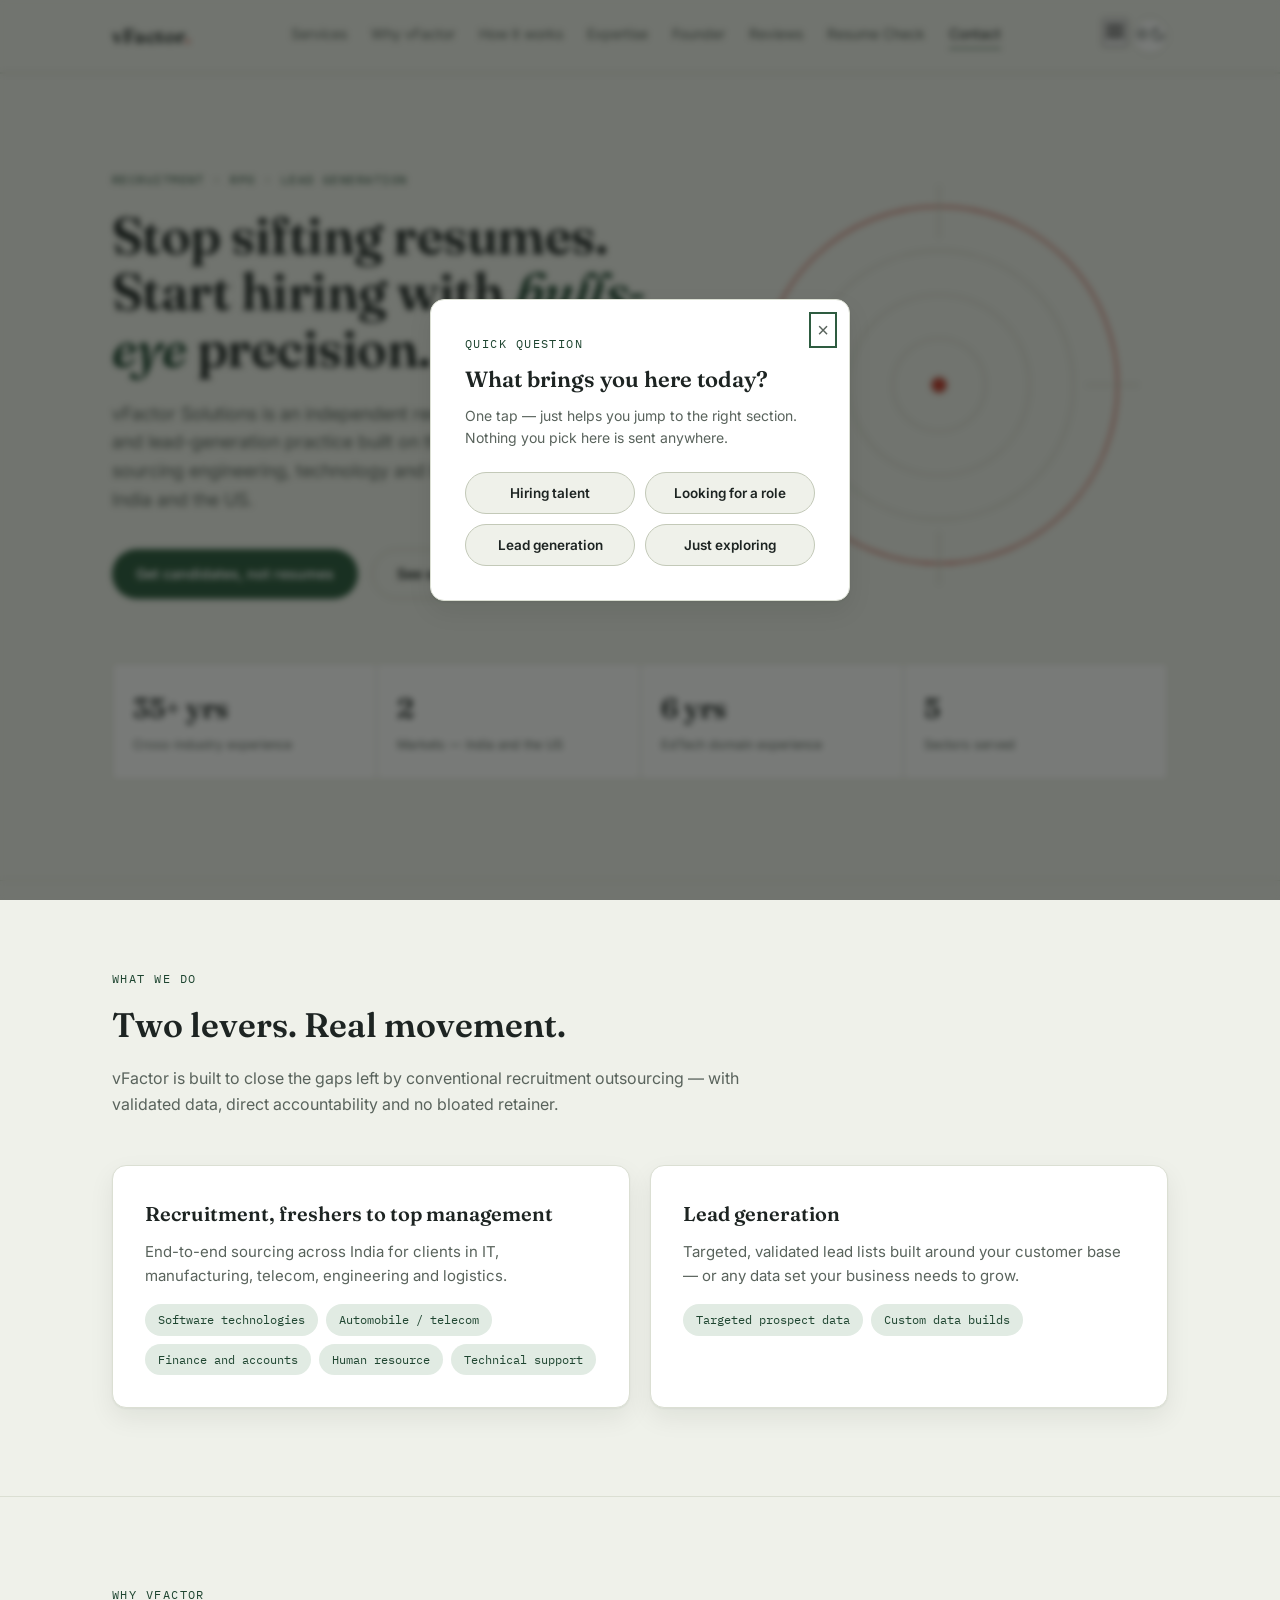
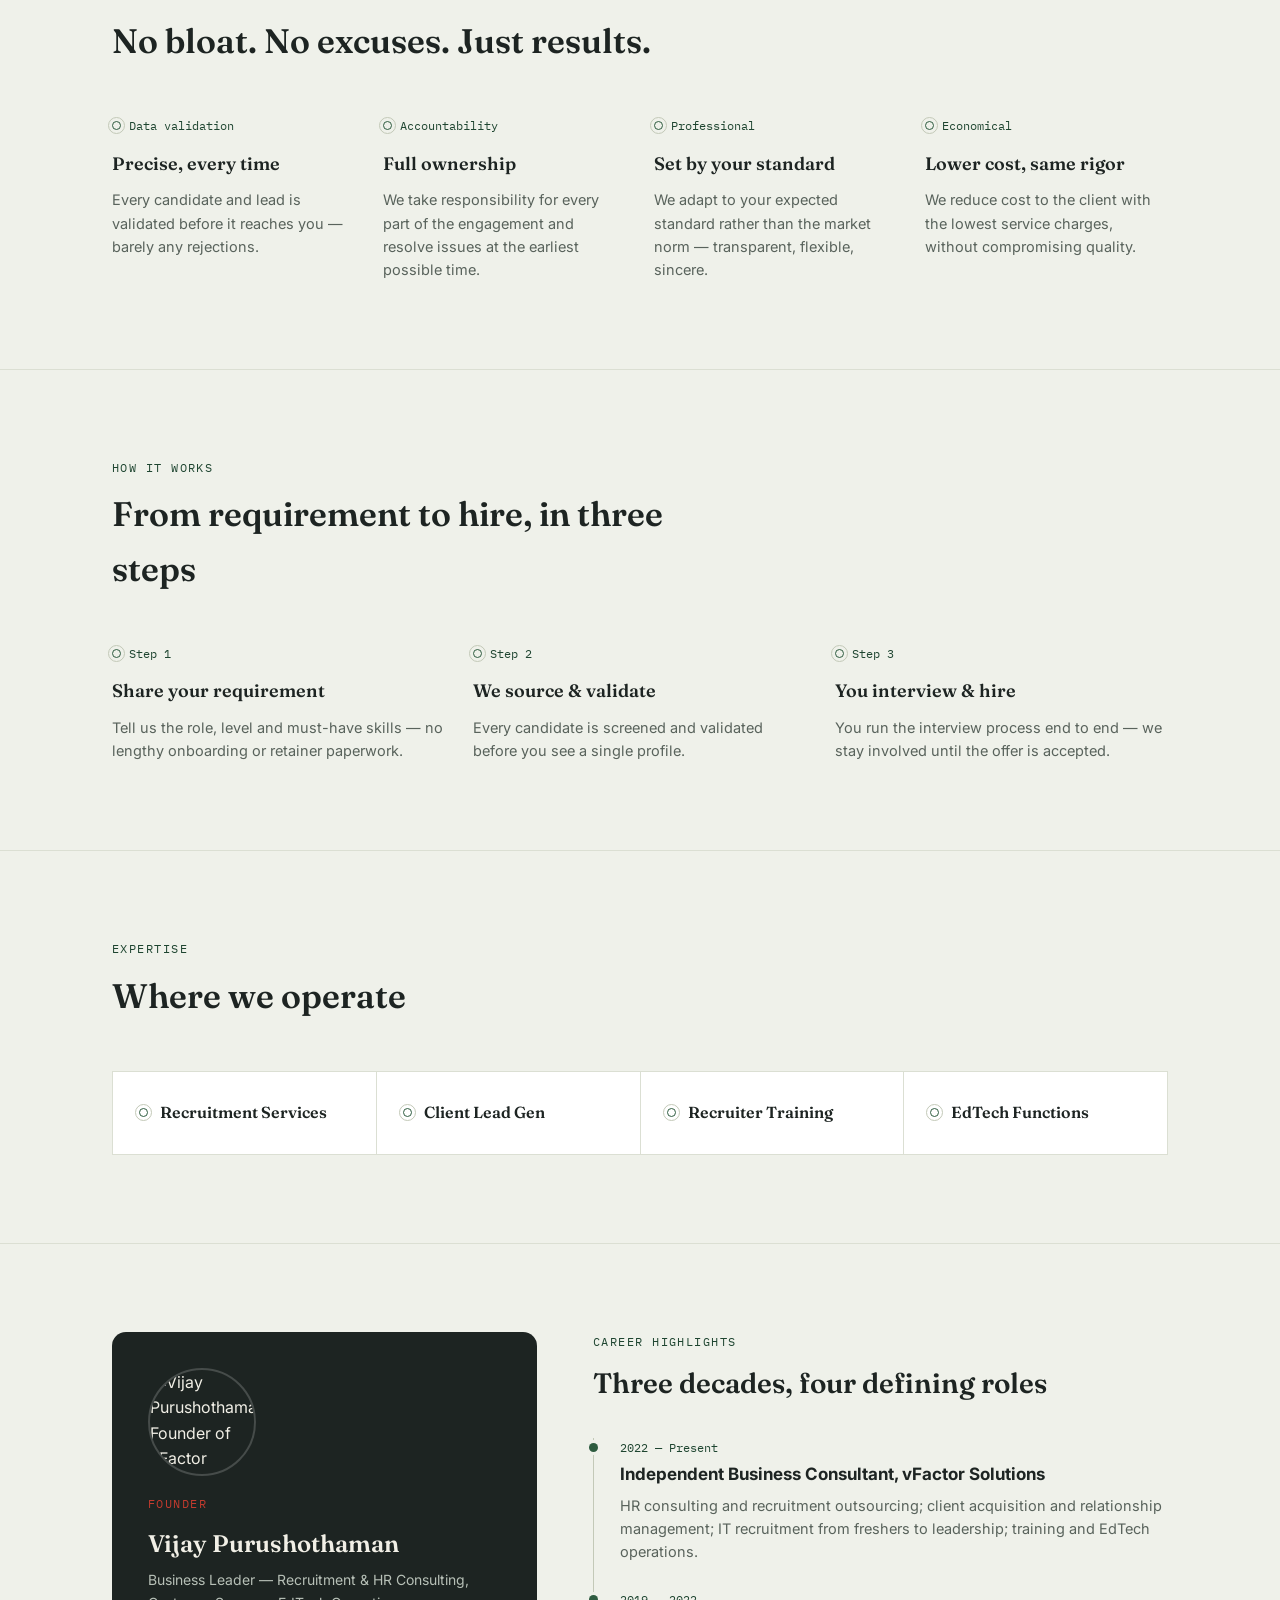
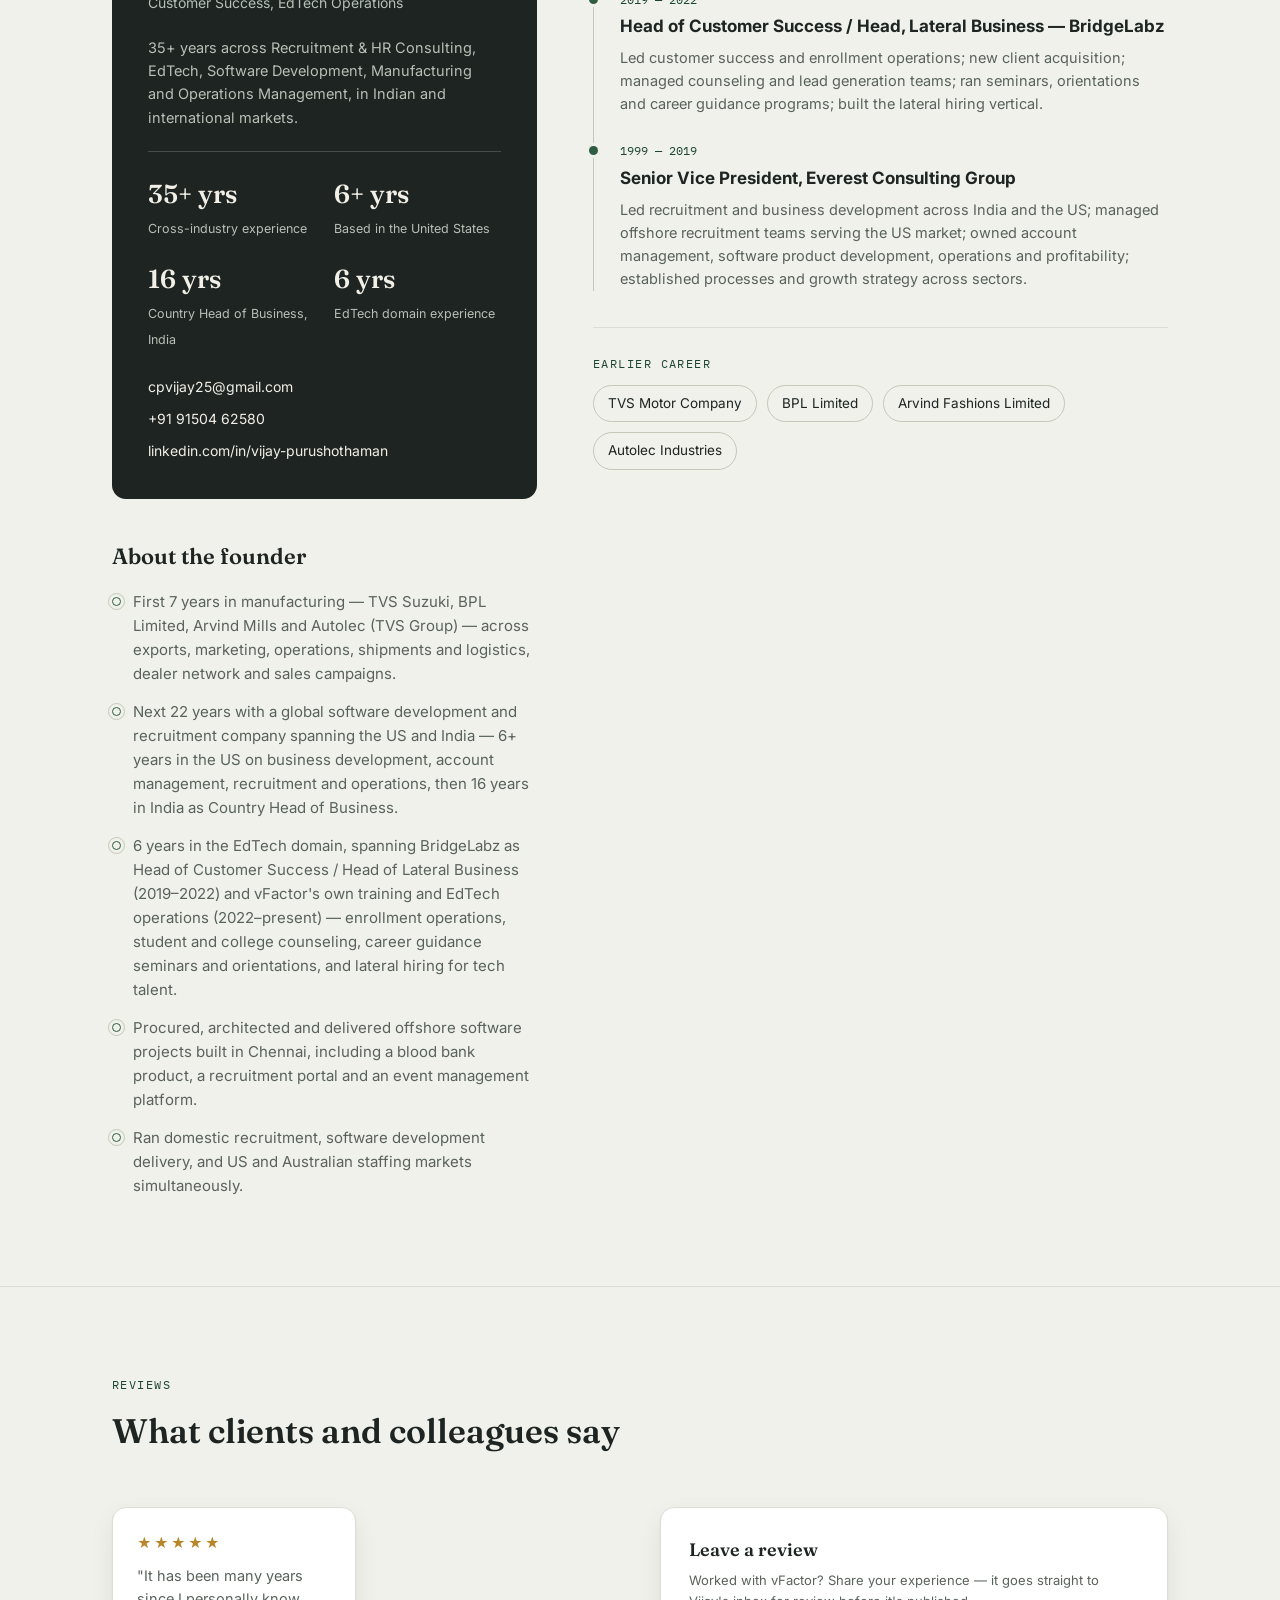
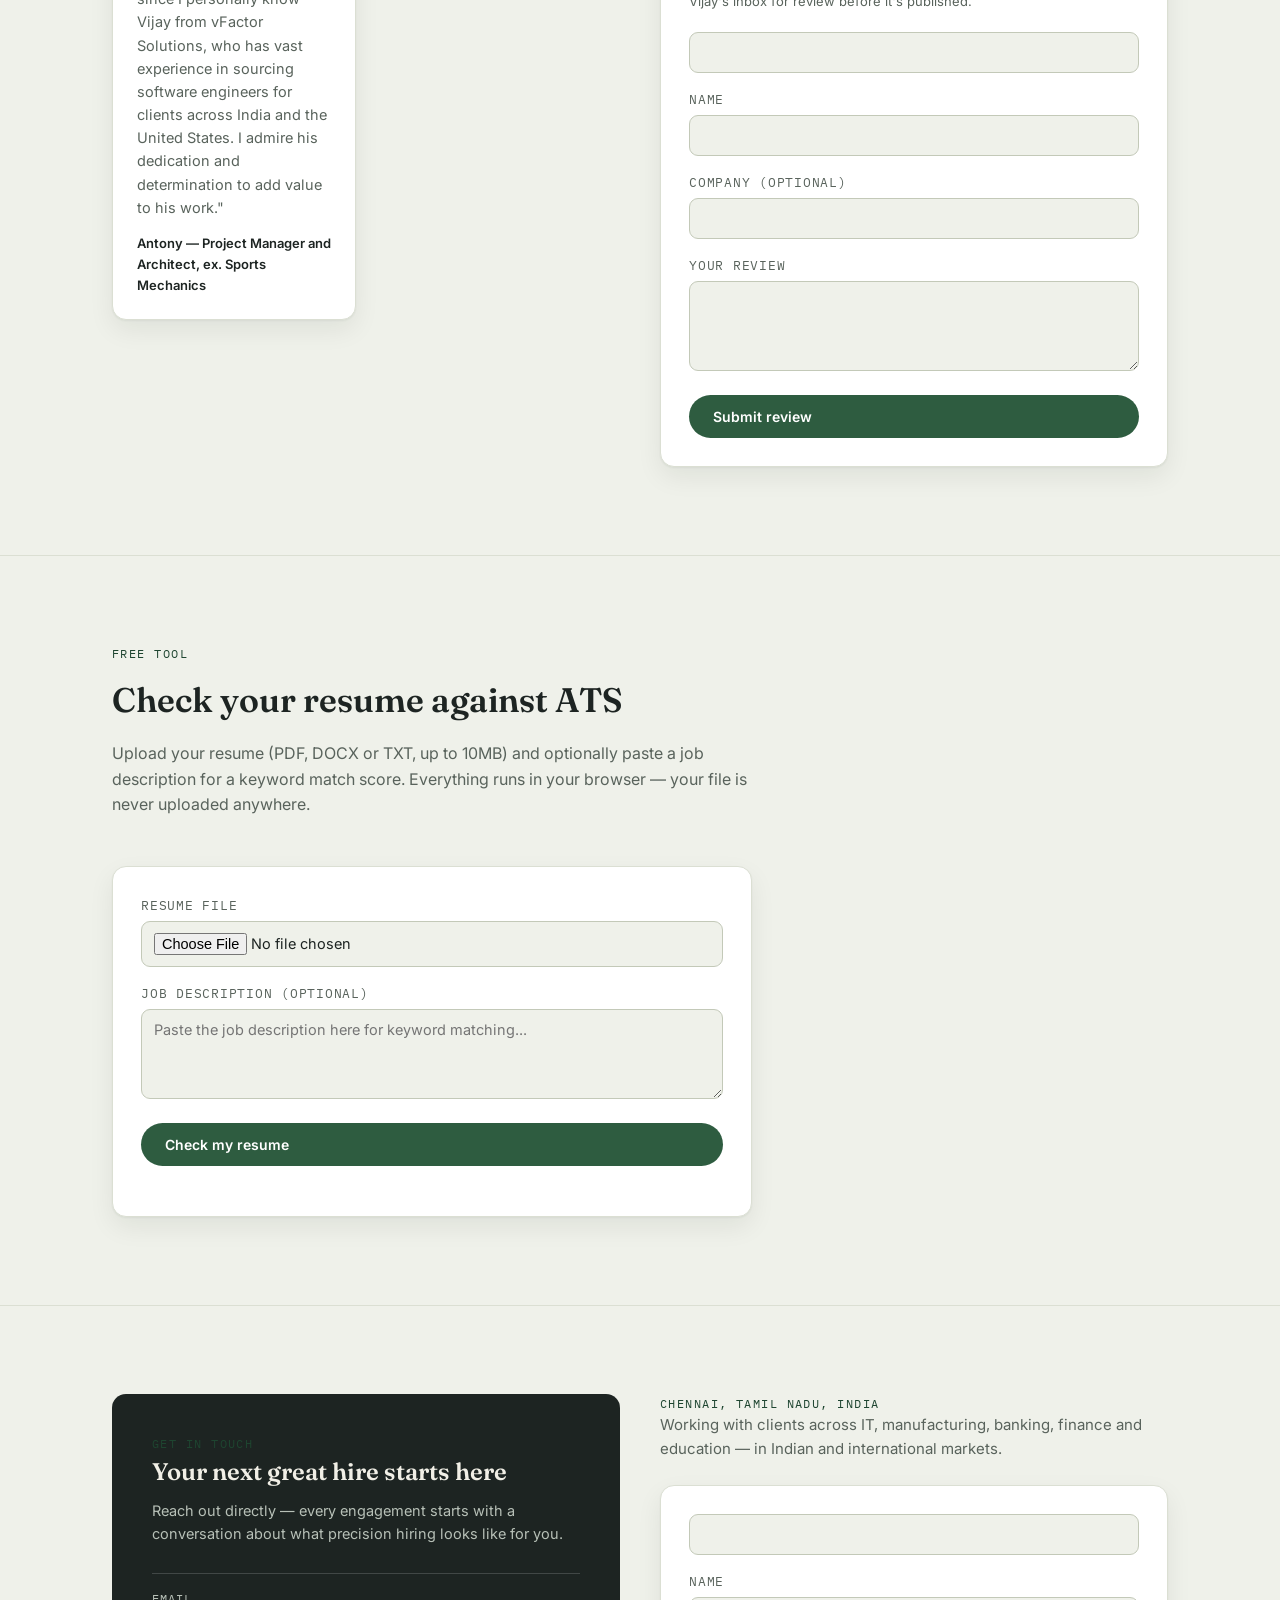
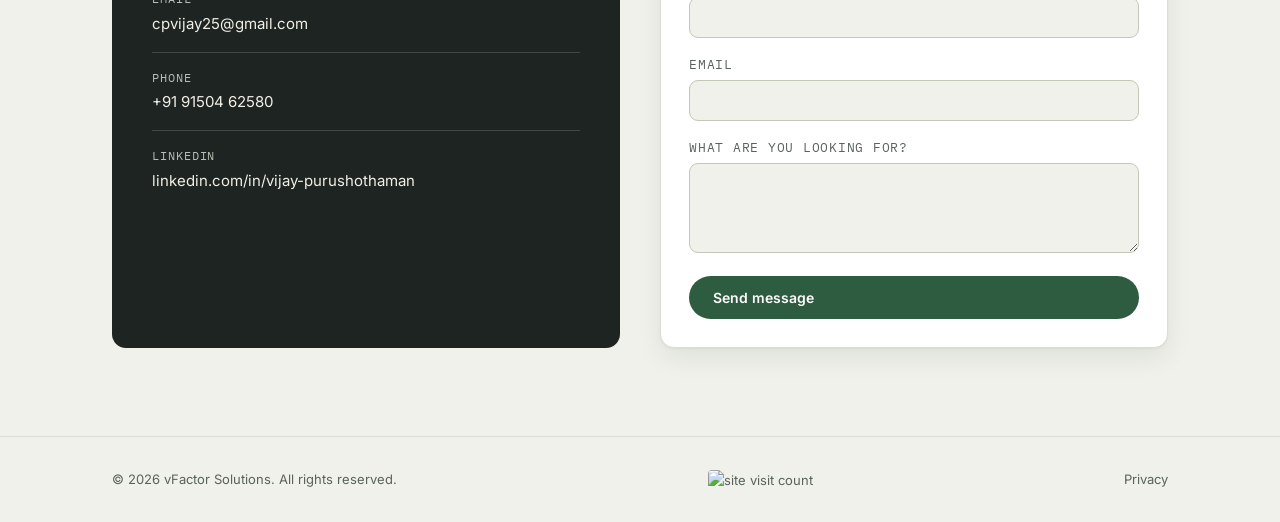
==== commit f21aa269: "Update index.html Signed-off-by: Srinivasan-78 <91538297+Srinivasan-78@users.noreply.github.com>" ====
--- a/docs/index.html
+++ b/docs/index.html
@@ -23,15 +23,36 @@
 <link rel="preconnect" href="https://fonts.googleapis.com">
 <link rel="preconnect" href="https://fonts.gstatic.com" crossorigin>
 <link href="https://fonts.googleapis.com/css2?family=Fraunces:opsz,wght@9..144,400;9..144,500;9..144,600&family=Inter:wght@400;500;600&family=IBM+Plex+Mono:wght@500&display=swap" rel="stylesheet">
-<link rel="stylesheet" href="https://cdnjs.cloudflare.com/ajax/libs/tabler-icons/2.44.0/iconfont/tabler-icons.min.css">
 <link rel="stylesheet" href="style.css">
+<script type="application/ld+json">
+{
+"@context":"https://schema.org",
+"@type":"LocalBusiness",
+"name":"vFactor Solutions",
+"description":"Independent recruitment outsourcing (RPO) and lead-generation practice sourcing engineering, technology and business talent across India and the US.",
+"url":"https://vfactorsolutions.com/",
+"email":"cpvijay25@gmail.com",
+"telephone":"+91-91504-62580",
+"address":{
+"@type":"PostalAddress",
+"addressLocality":"Chennai",
+"addressRegion":"Tamil Nadu",
+"addressCountry":"IN"
+},
+"founder":{
+"@type":"Person",
+"name":"Vijay Purushothaman",
+"sameAs":"https://www.linkedin.com/in/vijay-purushothaman-9503b810"
+}
+}
+</script>
 </head>
 <body>
 <a class="skip-link" href="#main-content">Skip to content</a>
 <header>
 <div class="nav">
 <div class="brand">vFactor<span>.</span></div>
-<nav class="navlinks">
+<nav class="navlinks" id="site-nav" aria-label="Primary">
 <a href="#services">Services</a>
 <a href="#edge">Why vFactor</a>
 <a href="#how">How it works</a>
@@ -41,10 +62,15 @@
 <a href="#ats">Resume Check</a>
 <a href="#contact">Contact</a>
 </nav>
-<button class="theme-toggle" id="theme-toggle" aria-label="Toggle dark mode" style="margin-left:14px;margin-right:0;">
-<i class="ti ti-sun" aria-hidden="true"></i>
-<i class="ti ti-moon" aria-hidden="true"></i>
+<div class="nav-right">
+<button class="nav-toggle" id="nav-toggle" aria-label="Toggle menu" aria-expanded="false" aria-controls="site-nav">
+<svg viewBox="0 0 24 24" width="22" height="22" fill="none" stroke="currentColor" stroke-width="2" stroke-linecap="round"><line x1="3" y1="6" x2="21" y2="6"/><line x1="3" y1="12" x2="21" y2="12"/><line x1="3" y1="18" x2="21" y2="18"/></svg>
 </button>
+<button class="theme-toggle" id="theme-toggle" aria-label="Toggle dark mode">
+<span class="icon-sun" aria-hidden="true"><svg viewBox="0 0 24 24" width="16" height="16" fill="none" stroke="currentColor" stroke-width="2" stroke-linecap="round" stroke-linejoin="round"><circle cx="12" cy="12" r="4"/><line x1="12" y1="2" x2="12" y2="4"/><line x1="12" y1="20" x2="12" y2="22"/><line x1="4.93" y1="4.93" x2="6.34" y2="6.34"/><line x1="17.66" y1="17.66" x2="19.07" y2="19.07"/><line x1="2" y1="12" x2="4" y2="12"/><line x1="20" y1="12" x2="22" y2="12"/><line x1="4.93" y1="19.07" x2="6.34" y2="17.66"/><line x1="17.66" y1="6.34" x2="19.07" y2="4.93"/></svg></span>
+<span class="icon-moon" aria-hidden="true"><svg viewBox="0 0 24 24" width="16" height="16" fill="none" stroke="currentColor" stroke-width="2" stroke-linecap="round" stroke-linejoin="round"><path d="M21 12.79A9 9 0 1 1 11.21 3 7 7 0 0 0 21 12.79z"/></svg></span>
+</button>
+</div>
 </div>
 </header>
 <main id="main-content">
@@ -277,6 +303,7 @@
 <p class="hint">Worked with vFactor? Share your experience — it goes straight to Vijay's inbox for review before it's published.</p>
 <form action="https://formspree.io/f/mwleldkv" method="POST">
 <input type="hidden" name="form_type" value="Review submission">
+<input class="hp-field" type="text" name="_gotcha" tabindex="-1" autocomplete="off" aria-hidden="true">
 <label for="rv-name">Name</label>
 <input id="rv-name" name="name" type="text" required>
 <label for="rv-org">Company (optional)</label>
@@ -294,7 +321,7 @@
 <div class="section-head">
 <div class="eyebrow">Free tool</div>
 <h2>Check your resume against ATS</h2>
-<p>Upload your resume (PDF, DOCX or TXT) and optionally paste a job description for a keyword match score. Everything runs in your browser — your file is never uploaded anywhere.</p>
+<p>Upload your resume (PDF, DOCX or TXT, up to 10MB) and optionally paste a job description for a keyword match score. Everything runs in your browser — your file is never uploaded anywhere.</p>
 </div>
 <div class="review-form" style="max-width:640px;">
 <label for="ats-file">Resume file</label>
@@ -321,6 +348,7 @@
 <p>Working with clients across IT, manufacturing, banking, finance and education — in Indian and international markets.</p>
 <form class="review-form" action="https://formspree.io/f/mwleldkv" method="POST">
 <input type="hidden" name="form_type" value="Contact inquiry">
+<input class="hp-field" type="text" name="_gotcha" tabindex="-1" autocomplete="off" aria-hidden="true">
 <label for="ct-name">Name</label>
 <input id="ct-name" name="name" type="text" required>
 <label for="ct-email">Email</label>
@@ -338,7 +366,7 @@
 <button class="visit-close" id="visit-close" aria-label="Close">×</button>
 <div class="eyebrow">Quick question</div>
 <h3 id="visit-modal-title">What brings you here today?</h3>
-<p>One tap — just tailors nothing yet, but helps you jump to the right section. Nothing you pick here is sent anywhere.</p>
+<p>One tap — just helps you jump to the right section. Nothing you pick here is sent anywhere.</p>
 <div class="visit-options">
 <button data-intent="Hiring talent">Hiring talent</button>
 <button data-intent="Looking for a role">Looking for a role</button>
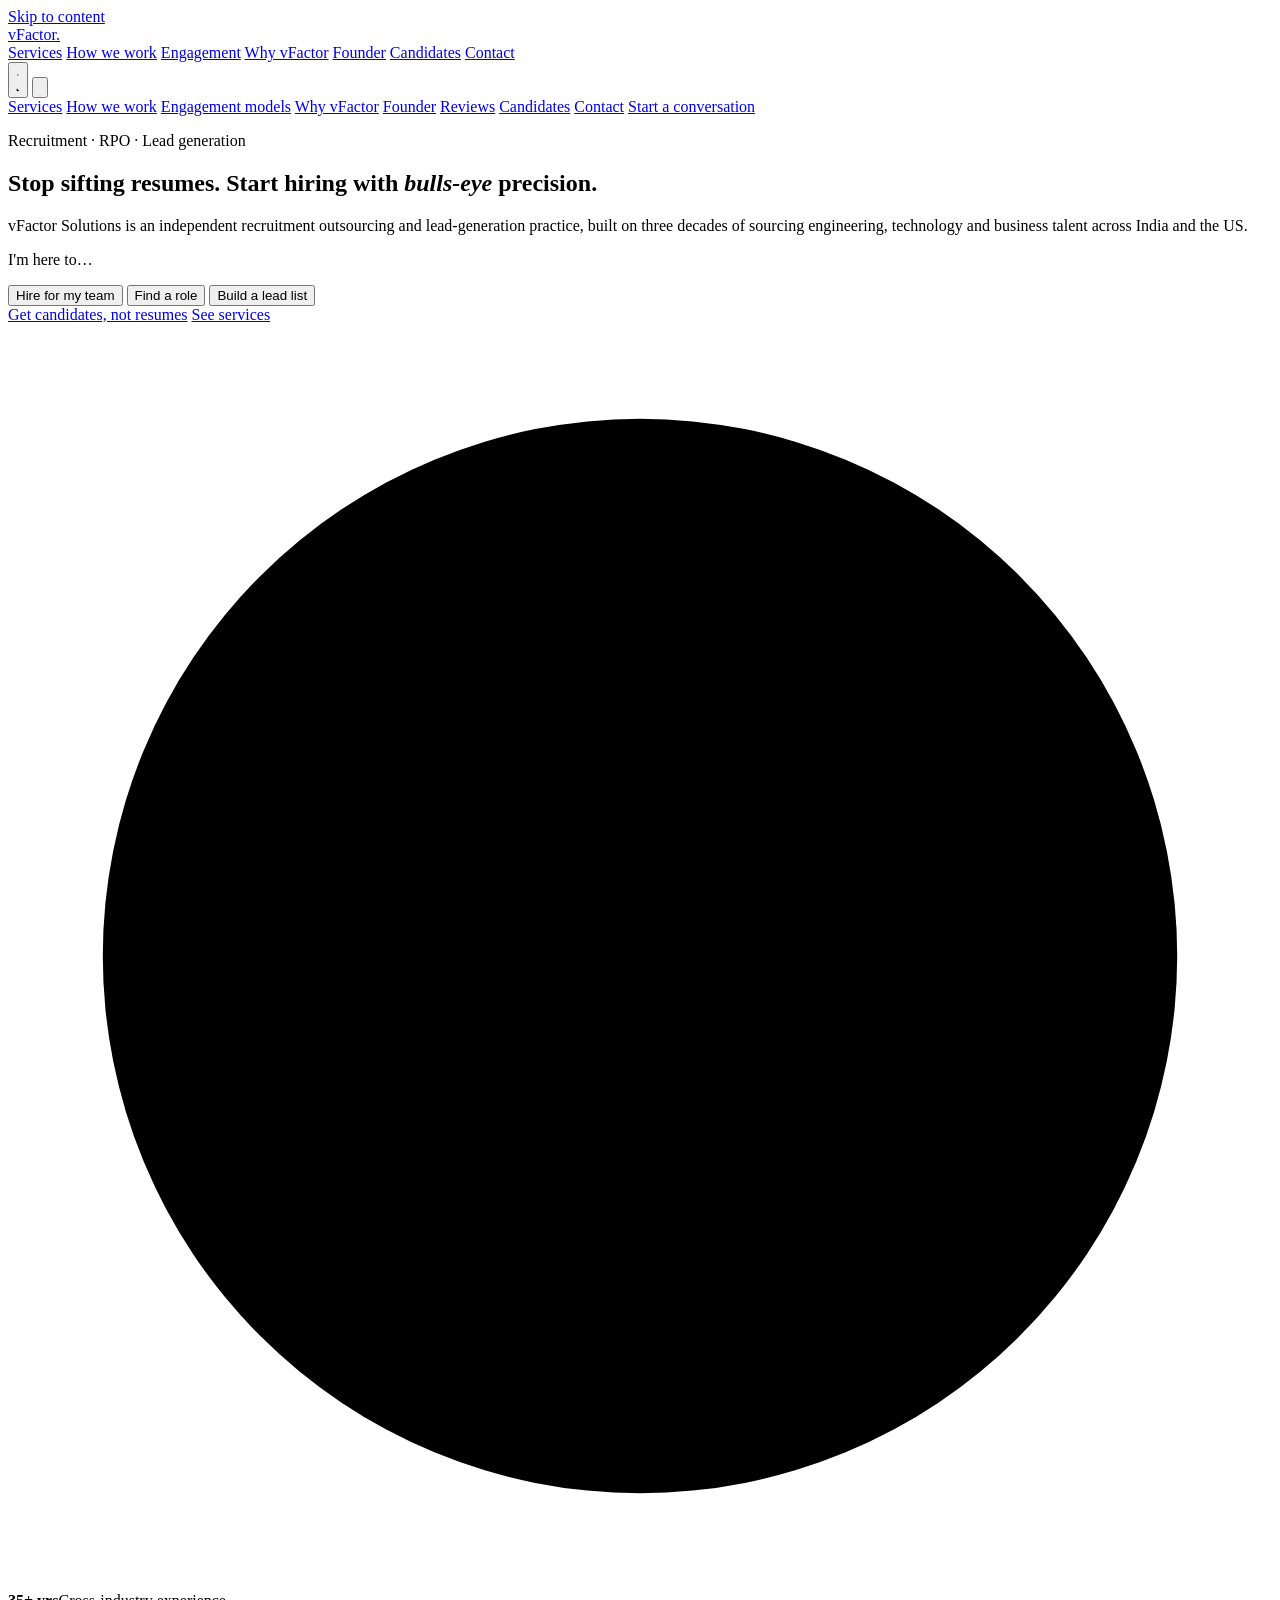
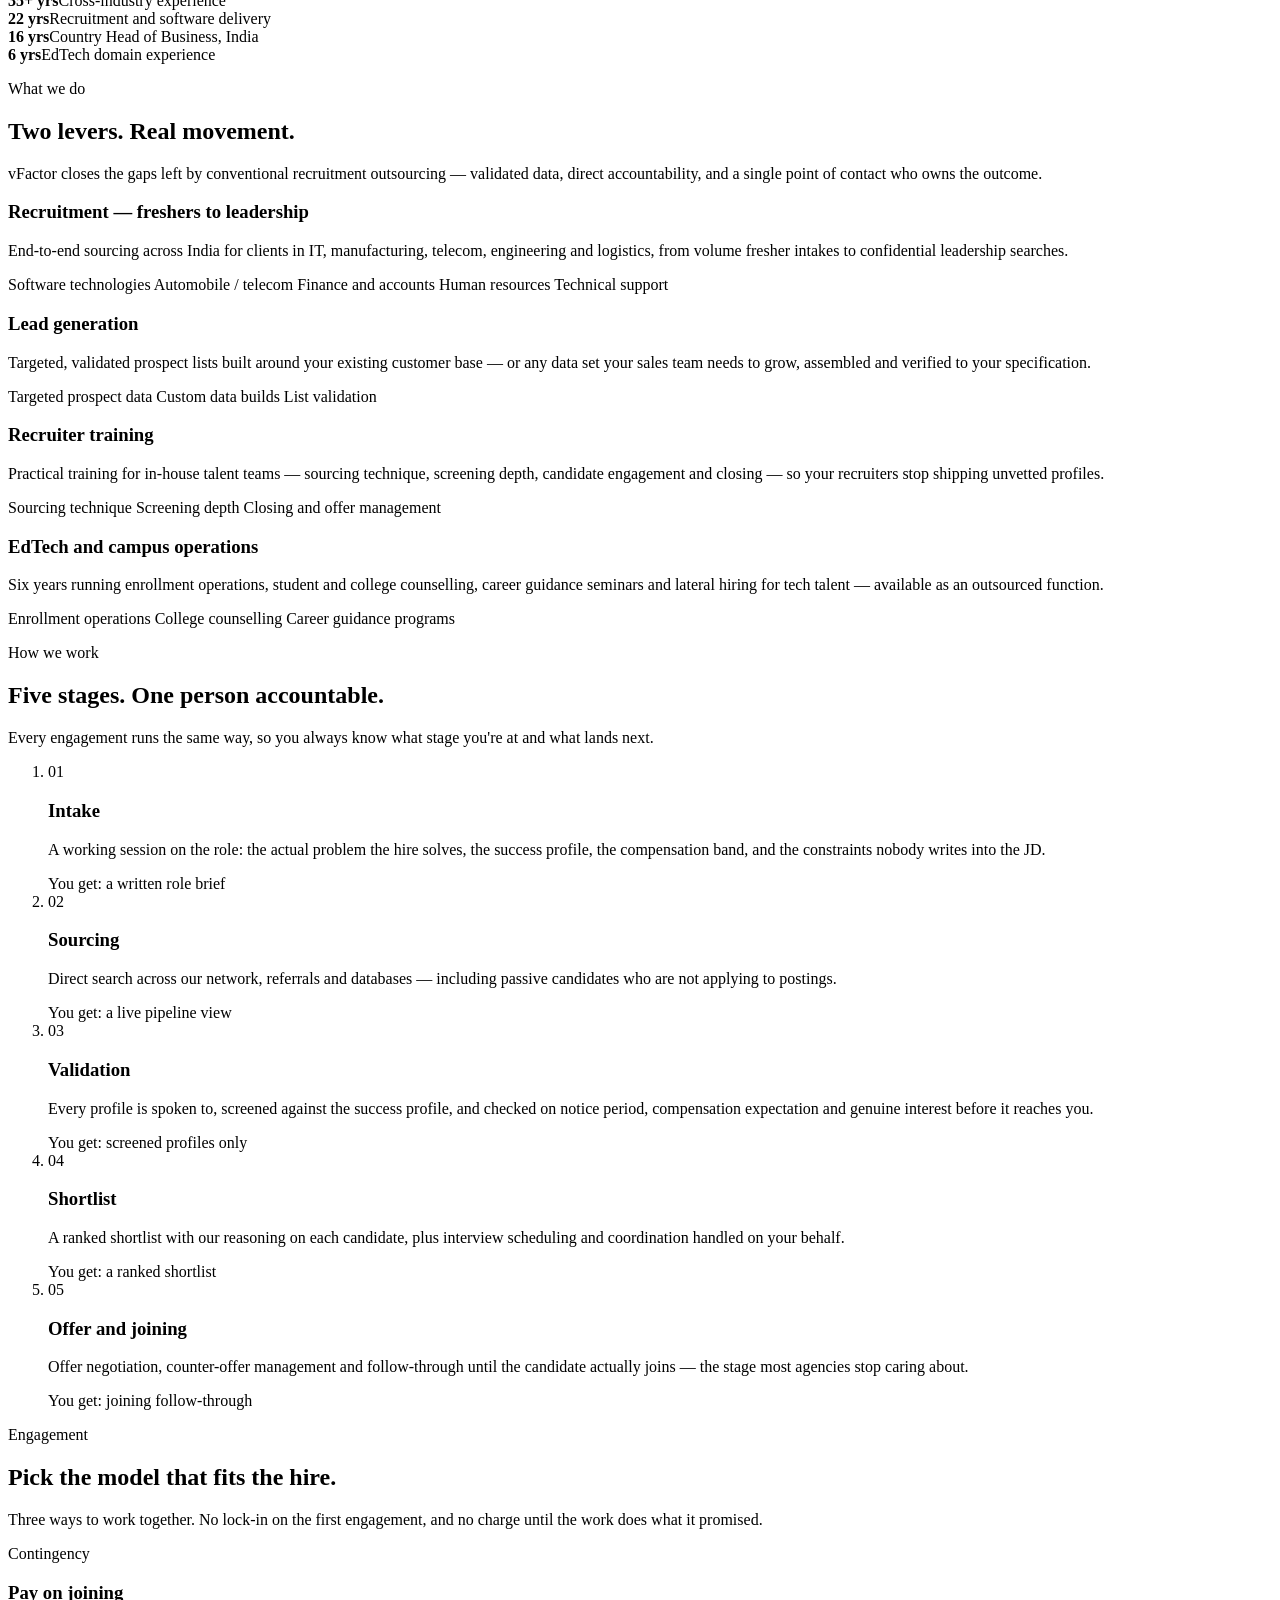
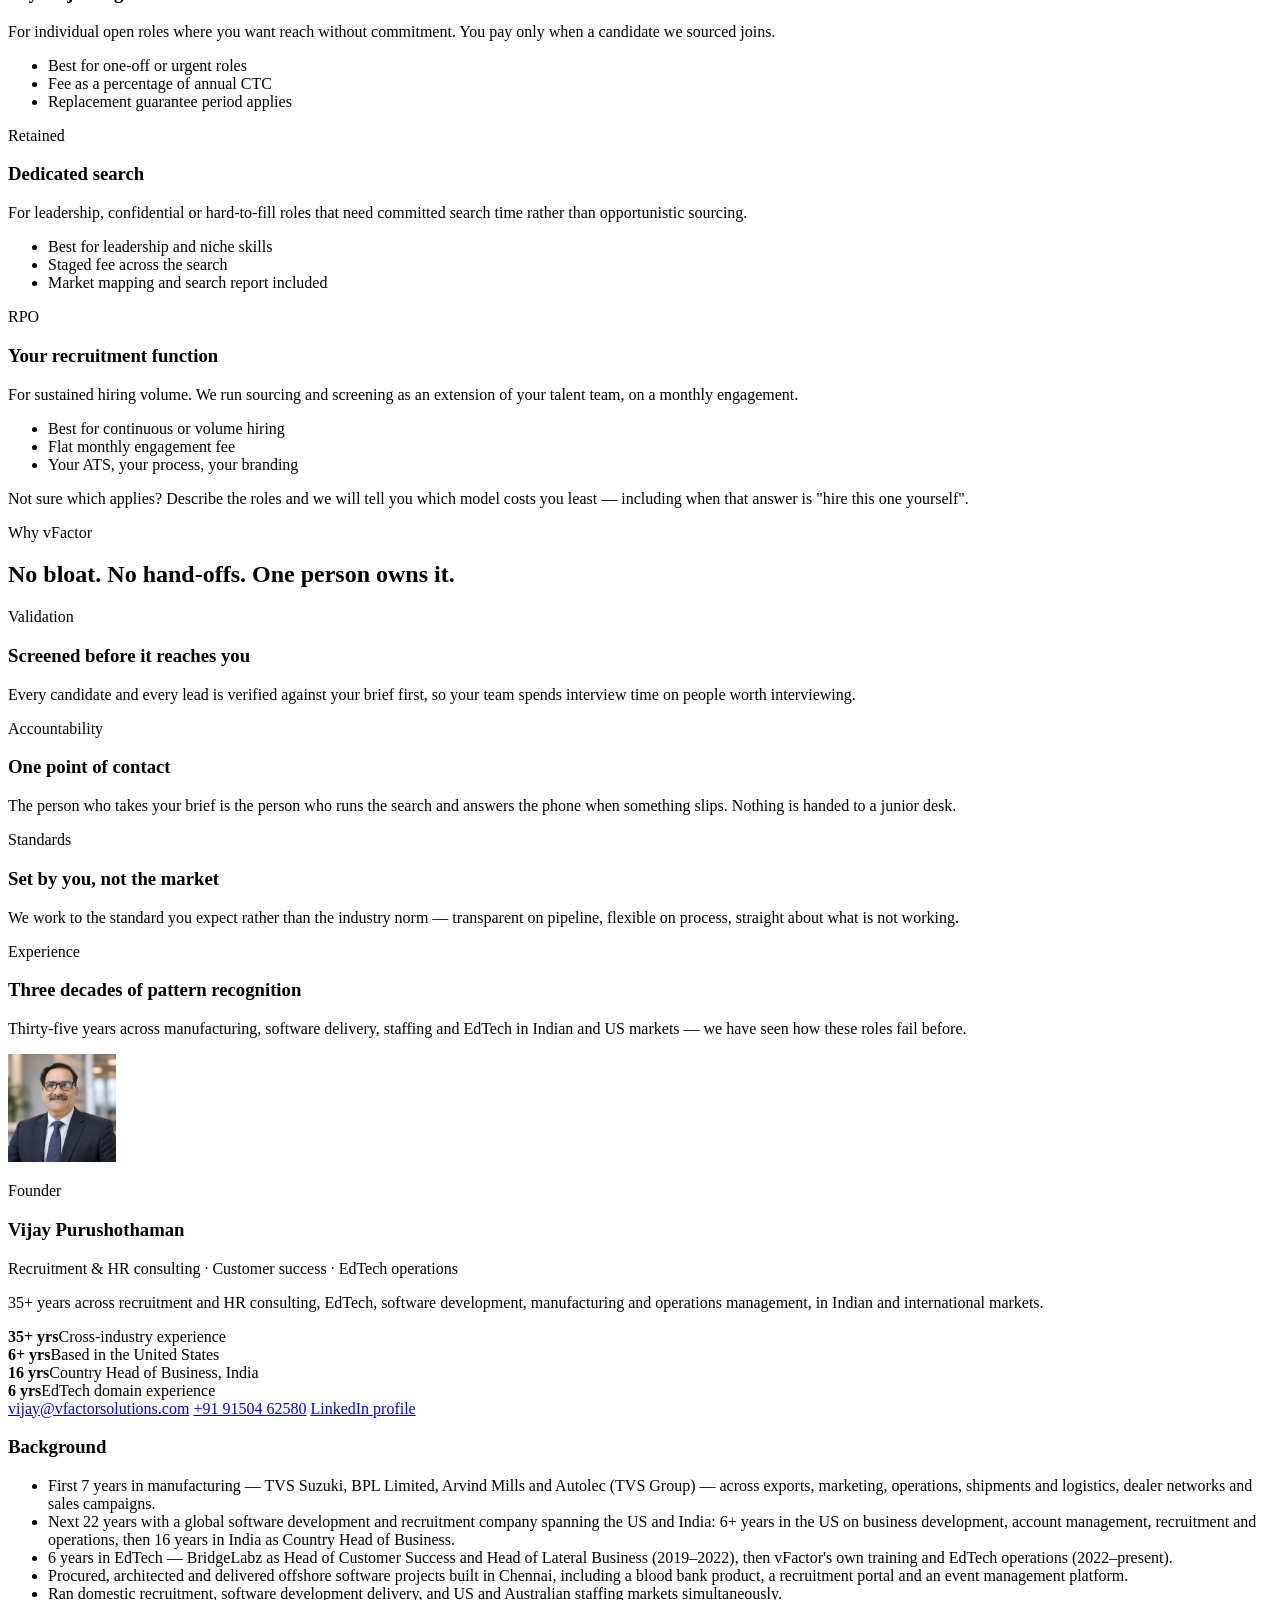
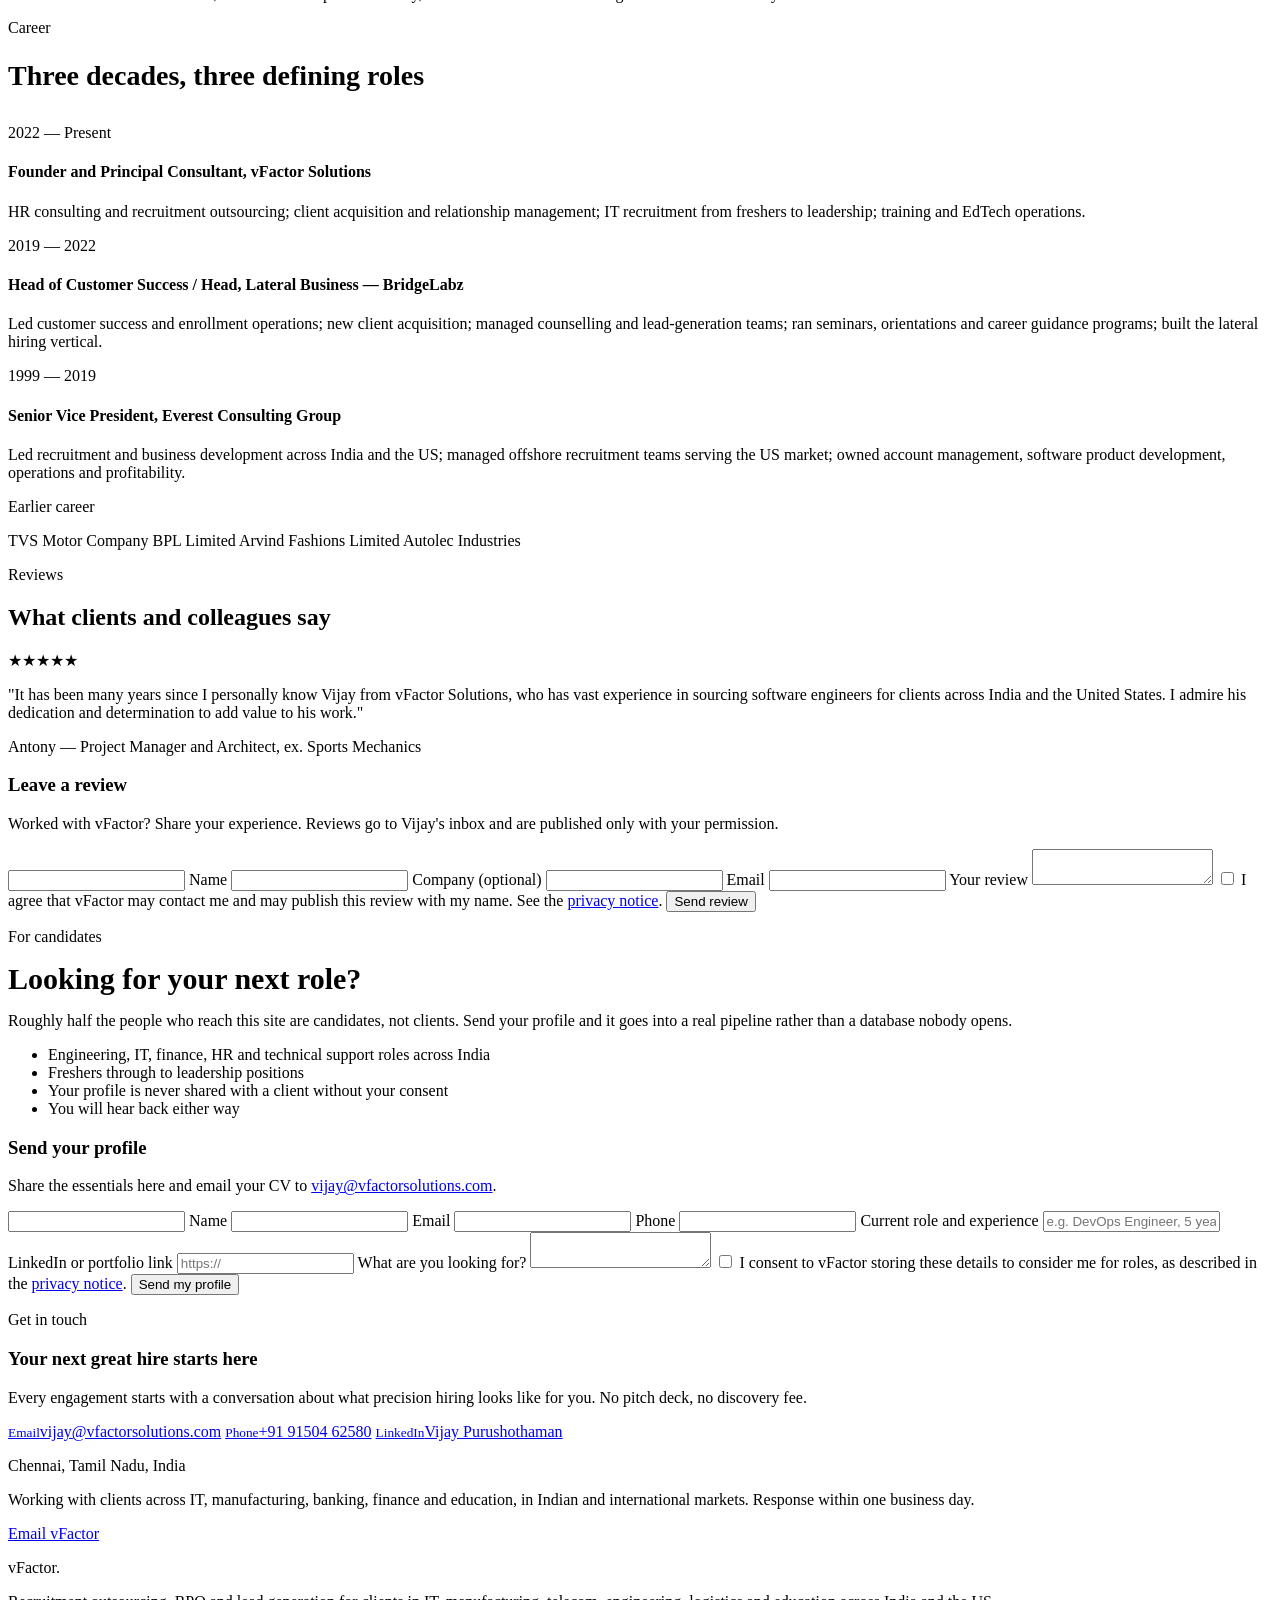
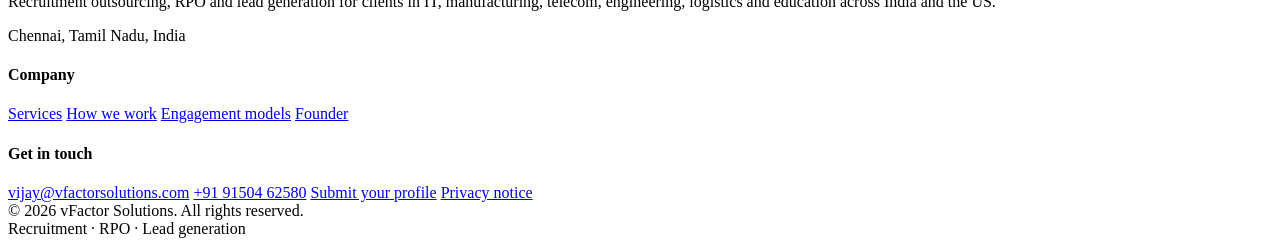
==== commit 46334812: "Update Site" ====
--- a/docs/index.html
+++ b/docs/index.html
@@ -3,387 +3,691 @@
 <head>
 <meta charset="UTF-8">
 <meta name="viewport" content="width=device-width, initial-scale=1.0">
-<title>vFactor Solutions — Recruitment, RPO & Lead Generation</title>
-<meta name="description" content="vFactor Solutions is an independent recruitment outsourcing (RPO) and lead-generation practice, sourcing engineering, technology and business talent across India and the US.">
-<meta property="og:title" content="vFactor Solutions — Recruitment, RPO & Lead Generation">
-<meta property="og:description" content="Independent recruitment outsourcing and lead generation built on three decades of sourcing engineering, technology and business talent across India and the US.">
+
+<title>vFactor Solutions | Recruitment, RPO &amp; Lead Generation — Chennai, India</title>
+<meta name="description" content="vFactor Solutions is a recruitment outsourcing and lead-generation practice in Chennai, hiring engineering, technology and business talent across India and the US. Validated shortlists, direct accountability, no bloated retainer.">
+<link rel="canonical" href="https://vfactorsolutions.com/">
+<meta name="robots" content="index, follow">
+<meta name="theme-color" content="#2E5C40" media="(prefers-color-scheme: light)">
+<meta name="theme-color" content="#10140F" media="(prefers-color-scheme: dark)">
+
+<!-- social preview -->
 <meta property="og:type" content="website">
+<meta property="og:site_name" content="vFactor Solutions">
 <meta property="og:url" content="https://vfactorsolutions.com/">
-<meta property="og:image" content="https://vfactorsolutions.com/assets/founder.jpg">
-<meta name="twitter:card" content="summary">
-<link rel="canonical" href="https://vfactorsolutions.com/">
-<link rel="icon" type="image/svg+xml" href="data:image/svg+xml,%3Csvg xmlns='http://www.w3.org/2000/svg' viewBox='0 0 32 32'%3E%3Crect width='32' height='32' rx='6' fill='%232E5C40'/%3E%3Ctext x='16' y='23' font-family='Georgia,serif' font-size='18' fill='white' text-anchor='middle'%3Ev%3C/text%3E%3C/svg%3E">
+<meta property="og:title" content="vFactor Solutions | Recruitment, RPO &amp; Lead Generation">
+<meta property="og:description" content="Recruitment outsourcing and lead generation built on three decades of sourcing engineering, technology and business talent across India and the US.">
+<meta property="og:image" content="https://vfactorsolutions.com/assets/img/og.png">
+<meta property="og:image:width" content="1200">
+<meta property="og:image:height" content="630">
+<meta property="og:image:alt" content="vFactor Solutions — recruitment, RPO and lead generation">
+<meta property="og:locale" content="en_IN">
+<meta name="twitter:card" content="summary_large_image">
+<meta name="twitter:title" content="vFactor Solutions | Recruitment, RPO &amp; Lead Generation">
+<meta name="twitter:description" content="Validated shortlists, direct accountability, no bloated retainer. Hiring across India and the US.">
+<meta name="twitter:image" content="https://vfactorsolutions.com/assets/img/og.png">
+
+<link rel="icon" href="assets/img/favicon.svg" type="image/svg+xml">
+<link rel="apple-touch-icon" href="assets/img/apple-touch-icon.png">
+<link rel="manifest" href="site.webmanifest">
+
 <script>
-(function(){
-var saved = localStorage.getItem('vfactor-theme');
-var theme = saved || (window.matchMedia('(prefers-color-scheme: dark)').matches ? 'dark' : 'light');
-document.documentElement.setAttribute('data-theme', theme);
-})();
+  /* set theme before first paint to avoid a flash */
+  (function(){
+    var saved;
+    try { saved = localStorage.getItem('vfactor-theme'); } catch(e) {}
+    var theme = saved || (window.matchMedia('(prefers-color-scheme: dark)').matches ? 'dark' : 'light');
+    document.documentElement.setAttribute('data-theme', theme);
+  })();
 </script>
+
 <link rel="preconnect" href="https://fonts.googleapis.com">
 <link rel="preconnect" href="https://fonts.gstatic.com" crossorigin>
 <link href="https://fonts.googleapis.com/css2?family=Fraunces:opsz,wght@9..144,400;9..144,500;9..144,600&family=Inter:wght@400;500;600&family=IBM+Plex+Mono:wght@500&display=swap" rel="stylesheet">
-<link rel="stylesheet" href="style.css">
+<link rel="stylesheet" href="assets/css/style.css">
+
 <script type="application/ld+json">
 {
-"@context":"https://schema.org",
-"@type":"LocalBusiness",
-"name":"vFactor Solutions",
-"description":"Independent recruitment outsourcing (RPO) and lead-generation practice sourcing engineering, technology and business talent across India and the US.",
-"url":"https://vfactorsolutions.com/",
-"email":"cpvijay25@gmail.com",
-"telephone":"+91-91504-62580",
-"address":{
-"@type":"PostalAddress",
-"addressLocality":"Chennai",
-"addressRegion":"Tamil Nadu",
-"addressCountry":"IN"
-},
-"founder":{
-"@type":"Person",
-"name":"Vijay Purushothaman",
-"sameAs":"https://www.linkedin.com/in/vijay-purushothaman-9503b810"
-}
+  "@context": "https://schema.org",
+  "@graph": [
+    {
+      "@type": ["ProfessionalService", "EmploymentAgency"],
+      "@id": "https://vfactorsolutions.com/#organization",
+      "name": "vFactor Solutions",
+      "url": "https://vfactorsolutions.com/",
+      "logo": "https://vfactorsolutions.com/assets/img/og.png",
+      "image": "https://vfactorsolutions.com/assets/img/og.png",
+      "description": "Recruitment outsourcing (RPO) and lead-generation practice serving clients in IT, manufacturing, telecom, engineering, logistics and education across India and the United States.",
+      "email": "vijay@vfactorsolutions.com",
+      "telephone": "+91-91504-62580",
+      "founder": { "@id": "https://vfactorsolutions.com/#founder" },
+      "address": {
+        "@type": "PostalAddress",
+        "addressLocality": "Chennai",
+        "addressRegion": "Tamil Nadu",
+        "addressCountry": "IN"
+      },
+      "areaServed": [
+        { "@type": "Country", "name": "India" },
+        { "@type": "Country", "name": "United States" }
+      ],
+      "knowsAbout": ["Recruitment", "Recruitment Process Outsourcing", "IT staffing", "Lead generation", "Recruiter training", "EdTech operations"],
+      "sameAs": ["https://www.linkedin.com/in/vijay-purushothaman-9503b810"]
+    },
+    {
+      "@type": "Person",
+      "@id": "https://vfactorsolutions.com/#founder",
+      "name": "Vijay Purushothaman",
+      "jobTitle": "Founder and Principal Consultant",
+      "worksFor": { "@id": "https://vfactorsolutions.com/#organization" },
+      "sameAs": ["https://www.linkedin.com/in/vijay-purushothaman-9503b810"]
+    },
+    {
+      "@type": "WebSite",
+      "@id": "https://vfactorsolutions.com/#website",
+      "url": "https://vfactorsolutions.com/",
+      "name": "vFactor Solutions",
+      "publisher": { "@id": "https://vfactorsolutions.com/#organization" },
+      "inLanguage": "en-IN"
+    }
+  ]
 }
 </script>
 </head>
+
 <body>
-<a class="skip-link" href="#main-content">Skip to content</a>
+<!--
+  ─────────────────────────────────────────────────────────────
+  BEFORE THIS GOES LIVE — see README.md "Content to supply".
+  The contact address used across this page is
+  vijay@vfactorsolutions.com. Set that mailbox up on the domain,
+  or revert every occurrence to the old Gmail address first.
+  ─────────────────────────────────────────────────────────────
+-->
+<a class="skip-link" href="#main">Skip to content</a>
+
 <header>
-<div class="nav">
-<div class="brand">vFactor<span>.</span></div>
-<nav class="navlinks" id="site-nav" aria-label="Primary">
-<a href="#services">Services</a>
-<a href="#edge">Why vFactor</a>
-<a href="#how">How it works</a>
-<a href="#expertise">Expertise</a>
-<a href="#founder">Founder</a>
-<a href="#reviews">Reviews</a>
-<a href="#ats">Resume Check</a>
-<a href="#contact">Contact</a>
-</nav>
-<div class="nav-right">
-<button class="nav-toggle" id="nav-toggle" aria-label="Toggle menu" aria-expanded="false" aria-controls="site-nav">
-<svg viewBox="0 0 24 24" width="22" height="22" fill="none" stroke="currentColor" stroke-width="2" stroke-linecap="round"><line x1="3" y1="6" x2="21" y2="6"/><line x1="3" y1="12" x2="21" y2="12"/><line x1="3" y1="18" x2="21" y2="18"/></svg>
-</button>
-<button class="theme-toggle" id="theme-toggle" aria-label="Toggle dark mode">
-<span class="icon-sun" aria-hidden="true"><svg viewBox="0 0 24 24" width="16" height="16" fill="none" stroke="currentColor" stroke-width="2" stroke-linecap="round" stroke-linejoin="round"><circle cx="12" cy="12" r="4"/><line x1="12" y1="2" x2="12" y2="4"/><line x1="12" y1="20" x2="12" y2="22"/><line x1="4.93" y1="4.93" x2="6.34" y2="6.34"/><line x1="17.66" y1="17.66" x2="19.07" y2="19.07"/><line x1="2" y1="12" x2="4" y2="12"/><line x1="20" y1="12" x2="22" y2="12"/><line x1="4.93" y1="19.07" x2="6.34" y2="17.66"/><line x1="17.66" y1="6.34" x2="19.07" y2="4.93"/></svg></span>
-<span class="icon-moon" aria-hidden="true"><svg viewBox="0 0 24 24" width="16" height="16" fill="none" stroke="currentColor" stroke-width="2" stroke-linecap="round" stroke-linejoin="round"><path d="M21 12.79A9 9 0 1 1 11.21 3 7 7 0 0 0 21 12.79z"/></svg></span>
-</button>
-</div>
-</div>
+  <div class="nav">
+    <a class="brand" href="/" aria-label="vFactor Solutions home">vFactor<span>.</span></a>
+
+    <nav class="navlinks" aria-label="Primary">
+      <a href="#services">Services</a>
+      <a href="#process">How we work</a>
+      <a href="#models">Engagement</a>
+      <a href="#edge">Why vFactor</a>
+      <a href="#founder">Founder</a>
+      <a href="#candidates">Candidates</a>
+      <a href="#contact">Contact</a>
+    </nav>
+
+    <div class="nav-right">
+      <button class="icon-btn theme-toggle" id="theme-toggle" aria-label="Switch to dark mode">
+        <svg class="i-sun" viewBox="0 0 24 24" aria-hidden="true"><circle cx="12" cy="12" r="4"/><path d="M12 2v2M12 20v2M4.9 4.9l1.4 1.4M17.7 17.7l1.4 1.4M2 12h2M20 12h2M4.9 19.1l1.4-1.4M17.7 6.3l1.4-1.4"/></svg>
+        <svg class="i-moon" viewBox="0 0 24 24" aria-hidden="true"><path d="M21 12.8A9 9 0 1 1 11.2 3a7 7 0 0 0 9.8 9.8z"/></svg>
+      </button>
+      <button class="icon-btn nav-toggle" id="nav-toggle" aria-label="Open menu" aria-expanded="false" aria-controls="mobile-nav">
+        <svg viewBox="0 0 24 24" aria-hidden="true"><path d="M4 7h16M4 12h16M4 17h16"/></svg>
+      </button>
+    </div>
+  </div>
+
+  <nav class="mobile-nav" id="mobile-nav" aria-label="Mobile">
+    <a href="#services">Services</a>
+    <a href="#process">How we work</a>
+    <a href="#models">Engagement models</a>
+    <a href="#edge">Why vFactor</a>
+    <a href="#founder">Founder</a>
+    <a href="#reviews">Reviews</a>
+    <a href="#candidates">Candidates</a>
+    <a href="#contact">Contact</a>
+    <a class="btn btn-primary" href="#contact">Start a conversation</a>
+  </nav>
 </header>
-<main id="main-content">
+
+<main id="main">
+
+<!-- ══════════════ HERO ══════════════ -->
 <section class="hero">
-<div class="wrap">
-<div class="hero-grid">
-<div>
-<div class="eyebrow">Recruitment · RPO · Lead Generation</div>
-<h1>Stop sifting resumes. Start hiring with <em>bulls-eye</em> precision.</h1>
-<p class="lede">vFactor Solutions is an independent recruitment outsourcing and lead-generation practice built on three decades of sourcing engineering, technology and business talent across India and the US.</p>
-<div class="hero-actions">
-<a class="btn btn-primary" href="#contact">Get candidates, not resumes</a>
-<a class="btn btn-ghost" href="#services">See services</a>
-</div>
-</div>
-<svg class="target" viewBox="0 0 400 400" role="img" aria-label="Target illustration">
-<circle class="c1" cx="200" cy="200" r="170"/>
-<circle cx="200" cy="200" r="128"/>
-<circle cx="200" cy="200" r="86"/>
-<circle cx="200" cy="200" r="44"/>
-<circle class="pulse" cx="200" cy="200" r="7"/>
-<circle class="dot" cx="200" cy="200" r="7"/>
-<line x1="200" y1="10" x2="200" y2="60" class="tick"/>
-<line x1="200" y1="340" x2="200" y2="390" class="tick"/>
-<line x1="10" y1="200" x2="60" y2="200" class="tick"/>
-<line x1="340" y1="200" x2="390" y2="200" class="tick"/>
-</svg>
-</div>
-<div class="stat-strip">
-<div><b>35+ yrs</b><span>Cross-industry experience</span></div>
-<div><b>2</b><span>Markets — India and the US</span></div>
-<div><b>6 yrs</b><span>EdTech domain experience</span></div>
-<div><b>5</b><span>Sectors served</span></div>
-</div>
-</div>
-</section>
+  <div class="wrap">
+    <div class="hero-grid">
+      <div>
+        <p class="eyebrow">Recruitment · RPO · Lead generation</p>
+        <h1>Stop sifting resumes. Start hiring with <em>bulls-eye</em> precision.</h1>
+        <p class="lede">vFactor Solutions is an independent recruitment outsourcing and lead-generation practice, built on three decades of sourcing engineering, technology and business talent across India and the US.</p>
+
+        <div class="segmenter">
+          <p class="segmenter-label" id="segmenter-label">I'm here to…</p>
+          <div class="segmenter-row" role="group" aria-labelledby="segmenter-label">
+            <button class="chip" data-target="#process" data-intent="hiring" type="button">Hire for my team</button>
+            <button class="chip" data-target="#candidates" data-intent="candidate" type="button">Find a role</button>
+            <button class="chip" data-target="#services" data-intent="leads" type="button">Build a lead list</button>
+          </div>
+        </div>
+
+        <div class="hero-actions">
+          <a class="btn btn-primary" href="#contact">Get candidates, not resumes</a>
+          <a class="btn btn-ghost" href="#services">See services</a>
+        </div>
+      </div>
+
+      <svg class="target" viewBox="0 0 400 400" aria-hidden="true" focusable="false">
+        <circle class="c1" cx="200" cy="200" r="170"/>
+        <circle cx="200" cy="200" r="128"/>
+        <circle cx="200" cy="200" r="86"/>
+        <circle cx="200" cy="200" r="44"/>
+        <circle class="pulse" cx="200" cy="200" r="7"/>
+        <circle class="dot" cx="200" cy="200" r="7"/>
+        <line x1="200" y1="10" x2="200" y2="60" class="tick"/>
+        <line x1="200" y1="340" x2="200" y2="390" class="tick"/>
+        <line x1="10" y1="200" x2="60" y2="200" class="tick"/>
+        <line x1="340" y1="200" x2="390" y2="200" class="tick"/>
+      </svg>
+    </div>
+
+    <!--
+      TODO — replace these with delivery outcomes as soon as you can
+      evidence them, e.g. roles closed, median time-to-fill,
+      offer-to-join ratio, repeat-client share. Experience years are
+      a weaker proof than results.
+    -->
+    <div class="stat-strip">
+      <div><b>35+ yrs</b><span>Cross-industry experience</span></div>
+      <div><b>22 yrs</b><span>Recruitment and software delivery</span></div>
+      <div><b>16 yrs</b><span>Country Head of Business, India</span></div>
+      <div><b>6 yrs</b><span>EdTech domain experience</span></div>
+    </div>
+  </div>
+</section>
+
+<!-- ══════════════ SERVICES ══════════════ -->
 <section id="services" class="reveal">
-<div class="wrap">
-<div class="section-head">
-<div class="eyebrow">What we do</div>
-<h2>Two levers. Real movement.</h2>
-<p>vFactor is built to close the gaps left by conventional recruitment outsourcing — with validated data, direct accountability and no bloated retainer.</p>
-</div>
-<div class="service-grid">
-<div class="service-card">
-<h3>Recruitment, freshers to top management</h3>
-<p>End-to-end sourcing across India for clients in IT, manufacturing, telecom, engineering and logistics.</p>
-<div class="tag-row">
-<span class="tag">Software technologies</span>
-<span class="tag">Automobile / telecom</span>
-<span class="tag">Finance and accounts</span>
-<span class="tag">Human resource</span>
-<span class="tag">Technical support</span>
-</div>
-</div>
-<div class="service-card">
-<h3>Lead generation</h3>
-<p>Targeted, validated lead lists built around your customer base — or any data set your business needs to grow.</p>
-<div class="tag-row">
-<span class="tag">Targeted prospect data</span>
-<span class="tag">Custom data builds</span>
-</div>
-</div>
-</div>
-</div>
-</section>
+  <div class="wrap">
+    <div class="section-head">
+      <p class="eyebrow">What we do</p>
+      <h2>Two levers. Real movement.</h2>
+      <p>vFactor closes the gaps left by conventional recruitment outsourcing — validated data, direct accountability, and a single point of contact who owns the outcome.</p>
+    </div>
+
+    <div class="service-grid">
+      <div class="service-card">
+        <h3>Recruitment — freshers to leadership</h3>
+        <p>End-to-end sourcing across India for clients in IT, manufacturing, telecom, engineering and logistics, from volume fresher intakes to confidential leadership searches.</p>
+        <div class="tag-row">
+          <span class="tag">Software technologies</span>
+          <span class="tag">Automobile / telecom</span>
+          <span class="tag">Finance and accounts</span>
+          <span class="tag">Human resources</span>
+          <span class="tag">Technical support</span>
+        </div>
+      </div>
+
+      <div class="service-card">
+        <h3>Lead generation</h3>
+        <p>Targeted, validated prospect lists built around your existing customer base — or any data set your sales team needs to grow, assembled and verified to your specification.</p>
+        <div class="tag-row">
+          <span class="tag">Targeted prospect data</span>
+          <span class="tag">Custom data builds</span>
+          <span class="tag">List validation</span>
+        </div>
+      </div>
+
+      <div class="service-card">
+        <h3>Recruiter training</h3>
+        <p>Practical training for in-house talent teams — sourcing technique, screening depth, candidate engagement and closing — so your recruiters stop shipping unvetted profiles.</p>
+        <div class="tag-row">
+          <span class="tag">Sourcing technique</span>
+          <span class="tag">Screening depth</span>
+          <span class="tag">Closing and offer management</span>
+        </div>
+      </div>
+
+      <div class="service-card">
+        <h3>EdTech and campus operations</h3>
+        <p>Six years running enrollment operations, student and college counselling, career guidance seminars and lateral hiring for tech talent — available as an outsourced function.</p>
+        <div class="tag-row">
+          <span class="tag">Enrollment operations</span>
+          <span class="tag">College counselling</span>
+          <span class="tag">Career guidance programs</span>
+        </div>
+      </div>
+    </div>
+  </div>
+</section>
+
+<!-- ══════════════ PROCESS ══════════════ -->
+<section id="process" class="reveal">
+  <div class="wrap">
+    <div class="section-head">
+      <p class="eyebrow">How we work</p>
+      <h2>Five stages. One person accountable.</h2>
+      <p>Every engagement runs the same way, so you always know what stage you're at and what lands next.</p>
+    </div>
+
+    <!--
+      TODO — add a real time commitment to each stage
+      (e.g. "First shortlist in 5 working days"). Stated,
+      kept SLAs are the single strongest trust signal on
+      a recruitment site. Put them in the .sla line.
+    -->
+    <ol class="process">
+      <li class="step">
+        <span class="step-n">01</span>
+        <h3>Intake</h3>
+        <p>A working session on the role: the actual problem the hire solves, the success profile, the compensation band, and the constraints nobody writes into the JD.</p>
+        <span class="sla">You get: a written role brief</span>
+      </li>
+      <li class="step">
+        <span class="step-n">02</span>
+        <h3>Sourcing</h3>
+        <p>Direct search across our network, referrals and databases — including passive candidates who are not applying to postings.</p>
+        <span class="sla">You get: a live pipeline view</span>
+      </li>
+      <li class="step">
+        <span class="step-n">03</span>
+        <h3>Validation</h3>
+        <p>Every profile is spoken to, screened against the success profile, and checked on notice period, compensation expectation and genuine interest before it reaches you.</p>
+        <span class="sla">You get: screened profiles only</span>
+      </li>
+      <li class="step">
+        <span class="step-n">04</span>
+        <h3>Shortlist</h3>
+        <p>A ranked shortlist with our reasoning on each candidate, plus interview scheduling and coordination handled on your behalf.</p>
+        <span class="sla">You get: a ranked shortlist</span>
+      </li>
+      <li class="step">
+        <span class="step-n">05</span>
+        <h3>Offer and joining</h3>
+        <p>Offer negotiation, counter-offer management and follow-through until the candidate actually joins — the stage most agencies stop caring about.</p>
+        <span class="sla">You get: joining follow-through</span>
+      </li>
+    </ol>
+  </div>
+</section>
+
+<!-- ══════════════ ENGAGEMENT MODELS ══════════════ -->
+<section id="models" class="reveal">
+  <div class="wrap">
+    <div class="section-head">
+      <p class="eyebrow">Engagement</p>
+      <h2>Pick the model that fits the hire.</h2>
+      <p>Three ways to work together. No lock-in on the first engagement, and no charge until the work does what it promised.</p>
+    </div>
+
+    <!--
+      TODO — insert your actual commercials in each card
+      (percentage of CTC, retainer split, monthly RPO rate,
+      replacement guarantee window). Prospects self-select on
+      this section; leaving it vague costs you qualified enquiries.
+    -->
+    <div class="model-grid">
+      <div class="model-card">
+        <p class="eyebrow">Contingency</p>
+        <h3>Pay on joining</h3>
+        <p>For individual open roles where you want reach without commitment. You pay only when a candidate we sourced joins.</p>
+        <ul>
+          <li><span class="ring"></span>Best for one-off or urgent roles</li>
+          <li><span class="ring"></span>Fee as a percentage of annual CTC</li>
+          <li><span class="ring"></span>Replacement guarantee period applies</li>
+        </ul>
+      </div>
+
+      <div class="model-card">
+        <p class="eyebrow">Retained</p>
+        <h3>Dedicated search</h3>
+        <p>For leadership, confidential or hard-to-fill roles that need committed search time rather than opportunistic sourcing.</p>
+        <ul>
+          <li><span class="ring"></span>Best for leadership and niche skills</li>
+          <li><span class="ring"></span>Staged fee across the search</li>
+          <li><span class="ring"></span>Market mapping and search report included</li>
+        </ul>
+      </div>
+
+      <div class="model-card">
+        <p class="eyebrow">RPO</p>
+        <h3>Your recruitment function</h3>
+        <p>For sustained hiring volume. We run sourcing and screening as an extension of your talent team, on a monthly engagement.</p>
+        <ul>
+          <li><span class="ring"></span>Best for continuous or volume hiring</li>
+          <li><span class="ring"></span>Flat monthly engagement fee</li>
+          <li><span class="ring"></span>Your ATS, your process, your branding</li>
+        </ul>
+      </div>
+    </div>
+
+    <p class="model-note">Not sure which applies? Describe the roles and we will tell you which model costs you least — including when that answer is "hire this one yourself".</p>
+  </div>
+</section>
+
+<!-- ══════════════ WHY VFACTOR ══════════════ -->
 <section id="edge" class="reveal">
-<div class="wrap">
-<div class="section-head">
-<div class="eyebrow">Why vFactor</div>
-<h2>No bloat. No excuses. Just results.</h2>
-</div>
-<div class="edge-grid">
-<div class="edge-card">
-<div class="edge-num"><span class="ring"></span>Data validation</div>
-<h3>Precise, every time</h3>
-<p>Every candidate and lead is validated before it reaches you — barely any rejections.</p>
-</div>
-<div class="edge-card">
-<div class="edge-num"><span class="ring"></span>Accountability</div>
-<h3>Full ownership</h3>
-<p>We take responsibility for every part of the engagement and resolve issues at the earliest possible time.</p>
-</div>
-<div class="edge-card">
-<div class="edge-num"><span class="ring"></span>Professional</div>
-<h3>Set by your standard</h3>
-<p>We adapt to your expected standard rather than the market norm — transparent, flexible, sincere.</p>
-</div>
-<div class="edge-card">
-<div class="edge-num"><span class="ring"></span>Economical</div>
-<h3>Lower cost, same rigor</h3>
-<p>We reduce cost to the client with the lowest service charges, without compromising quality.</p>
-</div>
-</div>
-</div>
-</section>
-<section id="how" class="reveal">
-<div class="wrap">
-<div class="section-head">
-<div class="eyebrow">How it works</div>
-<h2>From requirement to hire, in three steps</h2>
-</div>
-<div class="edge-grid cols-3">
-<div class="edge-card">
-<div class="edge-num"><span class="ring"></span>Step 1</div>
-<h3>Share your requirement</h3>
-<p>Tell us the role, level and must-have skills — no lengthy onboarding or retainer paperwork.</p>
-</div>
-<div class="edge-card">
-<div class="edge-num"><span class="ring"></span>Step 2</div>
-<h3>We source & validate</h3>
-<p>Every candidate is screened and validated before you see a single profile.</p>
-</div>
-<div class="edge-card">
-<div class="edge-num"><span class="ring"></span>Step 3</div>
-<h3>You interview & hire</h3>
-<p>You run the interview process end to end — we stay involved until the offer is accepted.</p>
-</div>
-</div>
-</div>
-</section>
-<section id="expertise" class="reveal">
-<div class="wrap">
-<div class="section-head">
-<div class="eyebrow">Expertise</div>
-<h2>Where we operate</h2>
-</div>
-<div class="skill-groups">
-<div class="skill-group">
-<span class="ring"></span>
-<h3>Recruitment Services</h3>
-</div>
-<div class="skill-group">
-<span class="ring"></span>
-<h3>Client Lead Gen</h3>
-</div>
-<div class="skill-group">
-<span class="ring"></span>
-<h3>Recruiter Training</h3>
-</div>
-<div class="skill-group">
-<span class="ring"></span>
-<h3>EdTech Functions</h3>
-</div>
-</div>
-</div>
-</section>
+  <div class="wrap">
+    <div class="section-head">
+      <p class="eyebrow">Why vFactor</p>
+      <h2>No bloat. No hand-offs. One person owns it.</h2>
+    </div>
+
+    <div class="edge-grid">
+      <div class="edge-card">
+        <p class="edge-num"><span class="ring"></span>Validation</p>
+        <h3>Screened before it reaches you</h3>
+        <p>Every candidate and every lead is verified against your brief first, so your team spends interview time on people worth interviewing.</p>
+      </div>
+      <div class="edge-card">
+        <p class="edge-num"><span class="ring"></span>Accountability</p>
+        <h3>One point of contact</h3>
+        <p>The person who takes your brief is the person who runs the search and answers the phone when something slips. Nothing is handed to a junior desk.</p>
+      </div>
+      <div class="edge-card">
+        <p class="edge-num"><span class="ring"></span>Standards</p>
+        <h3>Set by you, not the market</h3>
+        <p>We work to the standard you expect rather than the industry norm — transparent on pipeline, flexible on process, straight about what is not working.</p>
+      </div>
+      <div class="edge-card">
+        <p class="edge-num"><span class="ring"></span>Experience</p>
+        <h3>Three decades of pattern recognition</h3>
+        <p>Thirty-five years across manufacturing, software delivery, staffing and EdTech in Indian and US markets — we have seen how these roles fail before.</p>
+      </div>
+    </div>
+  </div>
+</section>
+
+<!--
+  ══════════════ CASE STUDIES ══════════════
+  UNCOMMENT ONCE YOU HAVE TWO REAL ENGAGEMENTS TO DESCRIBE.
+  Anonymise the client if needed ("a mid-cap auto-components
+  manufacturer") but keep the numbers true. Two honest case
+  studies outperform every adjective elsewhere on this page.
+
+<section id="cases" class="reveal">
+  <div class="wrap">
+    <div class="section-head">
+      <p class="eyebrow">Case studies</p>
+      <h2>What the work looks like.</h2>
+    </div>
+    <div class="case-grid">
+      <div class="case-card">
+        <p class="eyebrow">SECTOR · ENGAGEMENT MODEL</p>
+        <h3>Headline outcome in one line</h3>
+        <p>The problem the client had, what we did differently, and how it resolved. Three or four sentences.</p>
+        <div class="case-metrics">
+          <div><b>00</b><span>Roles closed</span></div>
+          <div><b>0 wks</b><span>Median time to fill</span></div>
+        </div>
+      </div>
+      <div class="case-card">
+        <p class="eyebrow">SECTOR · ENGAGEMENT MODEL</p>
+        <h3>Headline outcome in one line</h3>
+        <p>The problem the client had, what we did differently, and how it resolved.</p>
+        <div class="case-metrics">
+          <div><b>00%</b><span>Offer-to-join ratio</span></div>
+          <div><b>00</b><span>Profiles per shortlist</span></div>
+        </div>
+      </div>
+    </div>
+  </div>
+</section>
+-->
+
+<!-- ══════════════ FOUNDER ══════════════ -->
 <section id="founder" class="reveal">
-<div class="wrap founder">
-<div>
-<div class="founder-card">
-<img class="founder-photo" src="assets/founder.jpg" alt="Vijay Purushothaman, Founder of vFactor Solutions" loading="lazy" decoding="async">
-<div class="eyebrow">Founder</div>
-<h3>Vijay Purushothaman</h3>
-<div class="role">Business Leader — Recruitment &amp; HR Consulting, Customer Success, EdTech Operations</div>
-<p style="color:var(--text-inverse-soft);font-size:14.5px;">35+ years across Recruitment &amp; HR Consulting, EdTech, Software Development, Manufacturing and Operations Management, in Indian and international markets.</p>
-<div class="founder-stats">
-<div><b>35+ yrs</b><span>Cross-industry experience</span></div>
-<div><b>6+ yrs</b><span>Based in the United States</span></div>
-<div><b>16 yrs</b><span>Country Head of Business, India</span></div>
-<div><b>6 yrs</b><span>EdTech domain experience</span></div>
-</div>
-<div class="founder-links">
-<a href="mailto:cpvijay25@gmail.com">cpvijay25@gmail.com</a>
-<a href="tel:+919150462580">+91 91504 62580</a>
-<a href="https://www.linkedin.com/in/vijay-purushothaman-9503b810" target="_blank" rel="noopener">linkedin.com/in/vijay-purushothaman</a>
-</div>
-</div>
-<div class="founder-bio">
-<h3>About the founder</h3>
-<ul class="bio-list">
-<li><span class="ring"></span>First 7 years in manufacturing — TVS Suzuki, BPL Limited, Arvind Mills and Autolec (TVS Group) — across exports, marketing, operations, shipments and logistics, dealer network and sales campaigns.</li>
-<li><span class="ring"></span>Next 22 years with a global software development and recruitment company spanning the US and India — 6+ years in the US on business development, account management, recruitment and operations, then 16 years in India as Country Head of Business.</li>
-<li><span class="ring"></span>6 years in the EdTech domain, spanning BridgeLabz as Head of Customer Success / Head of Lateral Business (2019–2022) and vFactor's own training and EdTech operations (2022–present) — enrollment operations, student and college counseling, career guidance seminars and orientations, and lateral hiring for tech talent.</li>
-<li><span class="ring"></span>Procured, architected and delivered offshore software projects built in Chennai, including a blood bank product, a recruitment portal and an event management platform.</li>
-<li><span class="ring"></span>Ran domestic recruitment, software development delivery, and US and Australian staffing markets simultaneously.</li>
-</ul>
-</div>
-</div>
-<div>
-<div class="section-head" style="margin-bottom:32px;">
-<div class="eyebrow">Career highlights</div>
-<h2 style="font-size:28px;">Three decades, four defining roles</h2>
-</div>
-<div class="timeline">
-<div class="tl-item">
-<div class="yr">2022 — Present</div>
-<h4>Independent Business Consultant, vFactor Solutions</h4>
-<p>HR consulting and recruitment outsourcing; client acquisition and relationship management; IT recruitment from freshers to leadership; training and EdTech operations.</p>
-</div>
-<div class="tl-item">
-<div class="yr">2019 — 2022</div>
-<h4>Head of Customer Success / Head, Lateral Business — BridgeLabz</h4>
-<p>Led customer success and enrollment operations; new client acquisition; managed counseling and lead generation teams; ran seminars, orientations and career guidance programs; built the lateral hiring vertical.</p>
-</div>
-<div class="tl-item">
-<div class="yr">1999 — 2019</div>
-<h4>Senior Vice President, Everest Consulting Group</h4>
-<p>Led recruitment and business development across India and the US; managed offshore recruitment teams serving the US market; owned account management, software product development, operations and profitability; established processes and growth strategy across sectors.</p>
-</div>
-</div>
-<div class="earlier">
-<div class="eyebrow">Earlier career</div>
-<div class="earlier-row">
-<span>TVS Motor Company</span>
-<span>BPL Limited</span>
-<span>Arvind Fashions Limited</span>
-<span>Autolec Industries</span>
-</div>
-</div>
-</div>
-</div>
-</section>
+  <div class="wrap founder">
+    <div>
+      <div class="founder-card">
+        <img class="founder-photo" src="assets/founder.jpg" width="108" height="108" loading="lazy" decoding="async"
+             alt="Vijay Purushothaman, founder of vFactor Solutions">
+        <p class="eyebrow">Founder</p>
+        <h3>Vijay Purushothaman</h3>
+        <p class="role">Recruitment &amp; HR consulting · Customer success · EdTech operations</p>
+        <p class="bio-short">35+ years across recruitment and HR consulting, EdTech, software development, manufacturing and operations management, in Indian and international markets.</p>
+
+        <div class="founder-stats">
+          <div><b>35+ yrs</b><span>Cross-industry experience</span></div>
+          <div><b>6+ yrs</b><span>Based in the United States</span></div>
+          <div><b>16 yrs</b><span>Country Head of Business, India</span></div>
+          <div><b>6 yrs</b><span>EdTech domain experience</span></div>
+        </div>
+
+        <div class="founder-links">
+          <a href="mailto:vijay@vfactorsolutions.com">vijay@vfactorsolutions.com</a>
+          <a href="tel:+919150462580">+91 91504 62580</a>
+          <a href="https://www.linkedin.com/in/vijay-purushothaman-9503b810" target="_blank" rel="noopener">LinkedIn profile</a>
+        </div>
+      </div>
+
+      <div class="founder-bio">
+        <h3>Background</h3>
+        <ul class="bio-list">
+          <li><span class="ring"></span>First 7 years in manufacturing — TVS Suzuki, BPL Limited, Arvind Mills and Autolec (TVS Group) — across exports, marketing, operations, shipments and logistics, dealer networks and sales campaigns.</li>
+          <li><span class="ring"></span>Next 22 years with a global software development and recruitment company spanning the US and India: 6+ years in the US on business development, account management, recruitment and operations, then 16 years in India as Country Head of Business.</li>
+          <li><span class="ring"></span>6 years in EdTech — BridgeLabz as Head of Customer Success and Head of Lateral Business (2019–2022), then vFactor's own training and EdTech operations (2022–present).</li>
+          <li><span class="ring"></span>Procured, architected and delivered offshore software projects built in Chennai, including a blood bank product, a recruitment portal and an event management platform.</li>
+          <li><span class="ring"></span>Ran domestic recruitment, software development delivery, and US and Australian staffing markets simultaneously.</li>
+        </ul>
+      </div>
+    </div>
+
+    <div>
+      <div class="section-head" style="margin-bottom:32px;">
+        <p class="eyebrow">Career</p>
+        <h2 style="font-size:28px;">Three decades, three defining roles</h2>
+      </div>
+
+      <div class="timeline">
+        <div class="tl-item">
+          <p class="yr">2022 — Present</p>
+          <h4>Founder and Principal Consultant, vFactor Solutions</h4>
+          <p>HR consulting and recruitment outsourcing; client acquisition and relationship management; IT recruitment from freshers to leadership; training and EdTech operations.</p>
+        </div>
+        <div class="tl-item">
+          <p class="yr">2019 — 2022</p>
+          <h4>Head of Customer Success / Head, Lateral Business — BridgeLabz</h4>
+          <p>Led customer success and enrollment operations; new client acquisition; managed counselling and lead-generation teams; ran seminars, orientations and career guidance programs; built the lateral hiring vertical.</p>
+        </div>
+        <div class="tl-item">
+          <p class="yr">1999 — 2019</p>
+          <h4>Senior Vice President, Everest Consulting Group</h4>
+          <p>Led recruitment and business development across India and the US; managed offshore recruitment teams serving the US market; owned account management, software product development, operations and profitability.</p>
+        </div>
+      </div>
+
+      <div class="earlier">
+        <p class="eyebrow">Earlier career</p>
+        <div class="earlier-row">
+          <span>TVS Motor Company</span>
+          <span>BPL Limited</span>
+          <span>Arvind Fashions Limited</span>
+          <span>Autolec Industries</span>
+        </div>
+      </div>
+    </div>
+  </div>
+</section>
+
+<!-- ══════════════ REVIEWS ══════════════ -->
 <section id="reviews" class="reveal">
-<div class="wrap">
-<div class="section-head">
-<div class="eyebrow">Reviews</div>
-<h2>What clients and colleagues say</h2>
-</div>
-<div class="reviews-wrap">
-<div class="review-grid">
-<div class="review-card">
-<div class="review-stars">★★★★★</div>
-<p>"It has been many years since I personally know Vijay from vFactor Solutions, who has vast experience in sourcing software engineers for clients across India and the United States. I admire his dedication and determination to add value to his work."</p>
-<div class="review-who">Antony — Project Manager and Architect, ex. Sports Mechanics</div>
-</div>
-</div>
-<div class="review-form">
-<h3>Leave a review</h3>
-<p class="hint">Worked with vFactor? Share your experience — it goes straight to Vijay's inbox for review before it's published.</p>
-<form action="https://formspree.io/f/mwleldkv" method="POST">
-<input type="hidden" name="form_type" value="Review submission">
-<input class="hp-field" type="text" name="_gotcha" tabindex="-1" autocomplete="off" aria-hidden="true">
-<label for="rv-name">Name</label>
-<input id="rv-name" name="name" type="text" required>
-<label for="rv-org">Company (optional)</label>
-<input id="rv-org" name="company" type="text">
-<label for="rv-review">Your review</label>
-<textarea id="rv-review" name="review" required></textarea>
-<button class="btn btn-primary" type="submit">Submit review</button>
-</form>
-</div>
-</div>
-</div>
-</section>
-<section id="ats" class="reveal">
-<div class="wrap">
-<div class="section-head">
-<div class="eyebrow">Free tool</div>
-<h2>Check your resume against ATS</h2>
-<p>Upload your resume (PDF, DOCX or TXT, up to 10MB) and optionally paste a job description for a keyword match score. Everything runs in your browser — your file is never uploaded anywhere.</p>
-</div>
-<div class="review-form" style="max-width:640px;">
-<label for="ats-file">Resume file</label>
-<input id="ats-file" type="file" accept=".pdf,.docx,.txt">
-<label for="ats-jd">Job description (optional)</label>
-<textarea id="ats-jd" placeholder="Paste the job description here for keyword matching..."></textarea>
-<button class="btn btn-primary" id="ats-run" type="button">Check my resume</button>
-<div id="ats-result" style="margin-top:22px;" aria-live="polite" aria-atomic="true"></div>
-</div>
-</div>
-</section>
+  <div class="wrap">
+    <div class="section-head">
+      <p class="eyebrow">Reviews</p>
+      <h2>What clients and colleagues say</h2>
+    </div>
+
+    <div class="reviews-wrap">
+      <div class="review-grid">
+        <div class="review-card">
+          <p class="review-stars" aria-label="Rated 5 out of 5">★★★★★</p>
+          <p>"It has been many years since I personally know Vijay from vFactor Solutions, who has vast experience in sourcing software engineers for clients across India and the United States. I admire his dedication and determination to add value to his work."</p>
+          <p class="review-who">Antony — Project Manager and Architect, ex. Sports Mechanics</p>
+        </div>
+
+        <!--
+          TODO — add at least two more, and make at least two of them
+          CLIENTS rather than colleagues, with company name and role.
+          One testimonial reads as "he could only find one person".
+          Duplicate the block above for each.
+        -->
+      </div>
+
+      <div class="form-card">
+        <h3>Leave a review</h3>
+        <p class="hint">Worked with vFactor? Share your experience. Reviews go to Vijay's inbox and are published only with your permission.</p>
+
+        <form action="https://formspree.io/f/mwleldkv" method="POST"
+              data-ajax
+              data-fallback-email="vijay@vfactorsolutions.com"
+              data-success="Thank you — your review is with Vijay. He will be in touch before anything is published.">
+          <input type="hidden" name="_subject" value="vFactor site — new review">
+          <input class="hp" type="text" name="_gotcha" tabindex="-1" autocomplete="off" aria-hidden="true">
+
+          <label for="rv-name">Name</label>
+          <input id="rv-name" name="name" type="text" autocomplete="name" required>
+
+          <label for="rv-org">Company (optional)</label>
+          <input id="rv-org" name="company" type="text" autocomplete="organization">
+
+          <label for="rv-email">Email</label>
+          <input id="rv-email" name="email" type="email" autocomplete="email" required>
+
+          <label for="rv-review">Your review</label>
+          <textarea id="rv-review" name="review" required></textarea>
+
+          <label class="form-consent" for="rv-consent">
+            <input id="rv-consent" name="consent" type="checkbox" value="yes" required>
+            <span>I agree that vFactor may contact me and may publish this review with my name. See the <a href="privacy.html">privacy notice</a>.</span>
+          </label>
+
+          <button class="btn btn-primary" type="submit">Send review</button>
+          <p class="form-status" role="status" aria-live="polite"></p>
+        </form>
+      </div>
+    </div>
+  </div>
+</section>
+
+<!-- ══════════════ CANDIDATES ══════════════ -->
+<section id="candidates" class="reveal">
+  <div class="wrap cand-wrap">
+    <div class="cand-side">
+      <p class="eyebrow">For candidates</p>
+      <h2 style="font-size:30px;margin:10px 0 16px;">Looking for your next role?</h2>
+      <p>Roughly half the people who reach this site are candidates, not clients. Send your profile and it goes into a real pipeline rather than a database nobody opens.</p>
+      <ul class="cand-list">
+        <li><span class="ring"></span>Engineering, IT, finance, HR and technical support roles across India</li>
+        <li><span class="ring"></span>Freshers through to leadership positions</li>
+        <li><span class="ring"></span>Your profile is never shared with a client without your consent</li>
+        <li><span class="ring"></span>You will hear back either way</li>
+      </ul>
+    </div>
+
+    <div class="form-card">
+      <h3>Send your profile</h3>
+      <p class="hint">Share the essentials here and email your CV to <a href="mailto:vijay@vfactorsolutions.com">vijay@vfactorsolutions.com</a>.</p>
+
+      <form action="https://formspree.io/f/mwleldkv" method="POST"
+            data-ajax
+            data-fallback-email="vijay@vfactorsolutions.com"
+            data-success="Received. If there is a fit we will call you; either way you will get a reply.">
+        <!-- TODO: create a second Formspree form so candidate submissions
+             don't share an inbox thread with reviews, then swap the action. -->
+        <input type="hidden" name="_subject" value="vFactor site — candidate profile">
+        <input class="hp" type="text" name="_gotcha" tabindex="-1" autocomplete="off" aria-hidden="true">
+
+        <label for="cd-name">Name</label>
+        <input id="cd-name" name="name" type="text" autocomplete="name" required>
+
+        <label for="cd-email">Email</label>
+        <input id="cd-email" name="email" type="email" autocomplete="email" required>
+
+        <label for="cd-phone">Phone</label>
+        <input id="cd-phone" name="phone" type="tel" autocomplete="tel" required>
+
+        <label for="cd-role">Current role and experience</label>
+        <input id="cd-role" name="current_role" type="text" placeholder="e.g. DevOps Engineer, 5 years" required>
+
+        <label for="cd-links">LinkedIn or portfolio link</label>
+        <input id="cd-links" name="links" type="url" inputmode="url" placeholder="https://">
+
+        <label for="cd-notes">What are you looking for?</label>
+        <textarea id="cd-notes" name="notes"></textarea>
+
+        <label class="form-consent" for="cd-consent">
+          <input id="cd-consent" name="consent" type="checkbox" value="yes" required>
+          <span>I consent to vFactor storing these details to consider me for roles, as described in the <a href="privacy.html">privacy notice</a>.</span>
+        </label>
+
+        <button class="btn btn-primary" type="submit">Send my profile</button>
+        <p class="form-status" role="status" aria-live="polite"></p>
+      </form>
+    </div>
+  </div>
+</section>
+
+<!-- ══════════════ CONTACT ══════════════ -->
 <section id="contact" class="reveal">
-<div class="wrap contact-wrap">
-<div class="contact-card">
-<div class="eyebrow">Get in touch</div>
-<h3>Your next great hire starts here</h3>
-<p>Reach out directly — every engagement starts with a conversation about what precision hiring looks like for you.</p>
-<a class="clink" href="mailto:cpvijay25@gmail.com"><div><small>Email</small>cpvijay25@gmail.com</div></a>
-<a class="clink" href="tel:+919150462580"><div><small>Phone</small>+91 91504 62580</div></a>
-<a class="clink" href="https://www.linkedin.com/in/vijay-purushothaman-9503b810" target="_blank" rel="noopener"><div><small>LinkedIn</small>linkedin.com/in/vijay-purushothaman</div></a>
-</div>
-<div class="contact-side">
-<div class="eyebrow">Chennai, Tamil Nadu, India</div>
-<p>Working with clients across IT, manufacturing, banking, finance and education — in Indian and international markets.</p>
-<form class="review-form" action="https://formspree.io/f/mwleldkv" method="POST">
-<input type="hidden" name="form_type" value="Contact inquiry">
-<input class="hp-field" type="text" name="_gotcha" tabindex="-1" autocomplete="off" aria-hidden="true">
-<label for="ct-name">Name</label>
-<input id="ct-name" name="name" type="text" required>
-<label for="ct-email">Email</label>
-<input id="ct-email" name="email" type="email" required>
-<label for="ct-message">What are you looking for?</label>
-<textarea id="ct-message" name="message" required></textarea>
-<button class="btn btn-primary" type="submit">Send message</button>
-</form>
-</div>
-</div>
-</section>
+  <div class="wrap contact-wrap">
+    <div class="contact-card">
+      <p class="eyebrow">Get in touch</p>
+      <h3>Your next great hire starts here</h3>
+      <p>Every engagement starts with a conversation about what precision hiring looks like for you. No pitch deck, no discovery fee.</p>
+      <a class="clink" href="mailto:vijay@vfactorsolutions.com"><span><small>Email</small>vijay@vfactorsolutions.com</span></a>
+      <a class="clink" href="tel:+919150462580"><span><small>Phone</small>+91 91504 62580</span></a>
+      <a class="clink" href="https://www.linkedin.com/in/vijay-purushothaman-9503b810" target="_blank" rel="noopener"><span><small>LinkedIn</small>Vijay Purushothaman</span></a>
+    </div>
+
+    <div class="contact-side">
+      <p class="eyebrow">Chennai, Tamil Nadu, India</p>
+      <p>Working with clients across IT, manufacturing, banking, finance and education, in Indian and international markets. Response within one business day.</p>
+      <a class="btn btn-primary" href="mailto:vijay@vfactorsolutions.com?subject=Hiring%20enquiry%20for%20vFactor">Email vFactor</a>
+    </div>
+  </div>
+</section>
+
 </main>
-<div id="visit-modal" class="visit-modal" role="dialog" aria-modal="true" aria-labelledby="visit-modal-title">
-<div class="visit-modal-card">
-<button class="visit-close" id="visit-close" aria-label="Close">×</button>
-<div class="eyebrow">Quick question</div>
-<h3 id="visit-modal-title">What brings you here today?</h3>
-<p>One tap — just helps you jump to the right section. Nothing you pick here is sent anywhere.</p>
-<div class="visit-options">
-<button data-intent="Hiring talent">Hiring talent</button>
-<button data-intent="Looking for a role">Looking for a role</button>
-<button data-intent="Lead generation">Lead generation</button>
-<button data-intent="Just exploring">Just exploring</button>
-</div>
-</div>
-</div>
+
 <footer>
-<div class="wrap foot-row">
-<div>© 2026 vFactor Solutions. All rights reserved.</div>
-<div id="visit-count-wrap"><img src="https://hits.sh/vfactorsolutions.com.svg?view=total&label=visits&extraCount=1293&color=2e5c40&labelColor=1d2422" alt="site visit count"></div>
-<div class="foot-links"><a href="privacy.html">Privacy</a></div>
-</div>
+  <div class="wrap">
+    <div class="foot-top">
+      <div>
+        <p class="brand">vFactor<span>.</span></p>
+        <p class="foot-about">Recruitment outsourcing, RPO and lead generation for clients in IT, manufacturing, telecom, engineering, logistics and education across India and the US.</p>
+        <!--
+          TODO — add your registered details here. An Indian services
+          business with no entity name, address or GSTIN on its site
+          reads as informal to procurement teams.
+          Example:
+          <p class="foot-legal">
+            vFactor Solutions · [Registered entity name]<br>
+            [Street address], Chennai, Tamil Nadu [PIN], India<br>
+            GSTIN: [number]
+          </p>
+        -->
+        <p class="foot-legal">Chennai, Tamil Nadu, India</p>
+      </div>
+
+      <div class="foot-col">
+        <h4>Company</h4>
+        <a href="#services">Services</a>
+        <a href="#process">How we work</a>
+        <a href="#models">Engagement models</a>
+        <a href="#founder">Founder</a>
+      </div>
+
+      <div class="foot-col">
+        <h4>Get in touch</h4>
+        <a href="mailto:vijay@vfactorsolutions.com">vijay@vfactorsolutions.com</a>
+        <a href="tel:+919150462580">+91 91504 62580</a>
+        <a href="#candidates">Submit your profile</a>
+        <a href="privacy.html">Privacy notice</a>
+      </div>
+    </div>
+
+    <div class="foot-row">
+      <div>© <span id="year">2026</span> vFactor Solutions. All rights reserved.</div>
+      <div>Recruitment · RPO · Lead generation</div>
+    </div>
+  </div>
 </footer>
-<script src="script.js"></script>
-<script data-goatcounter="https://cpvijay25.goatcounter.com/count"
-async src="//gc.zgo.at/count.js"></script>
+
+<script src="assets/js/main.js" defer></script>
+<script data-goatcounter="https://cpvijay25.goatcounter.com/count" async src="//gc.zgo.at/count.js"></script>
 </body>
 </html>
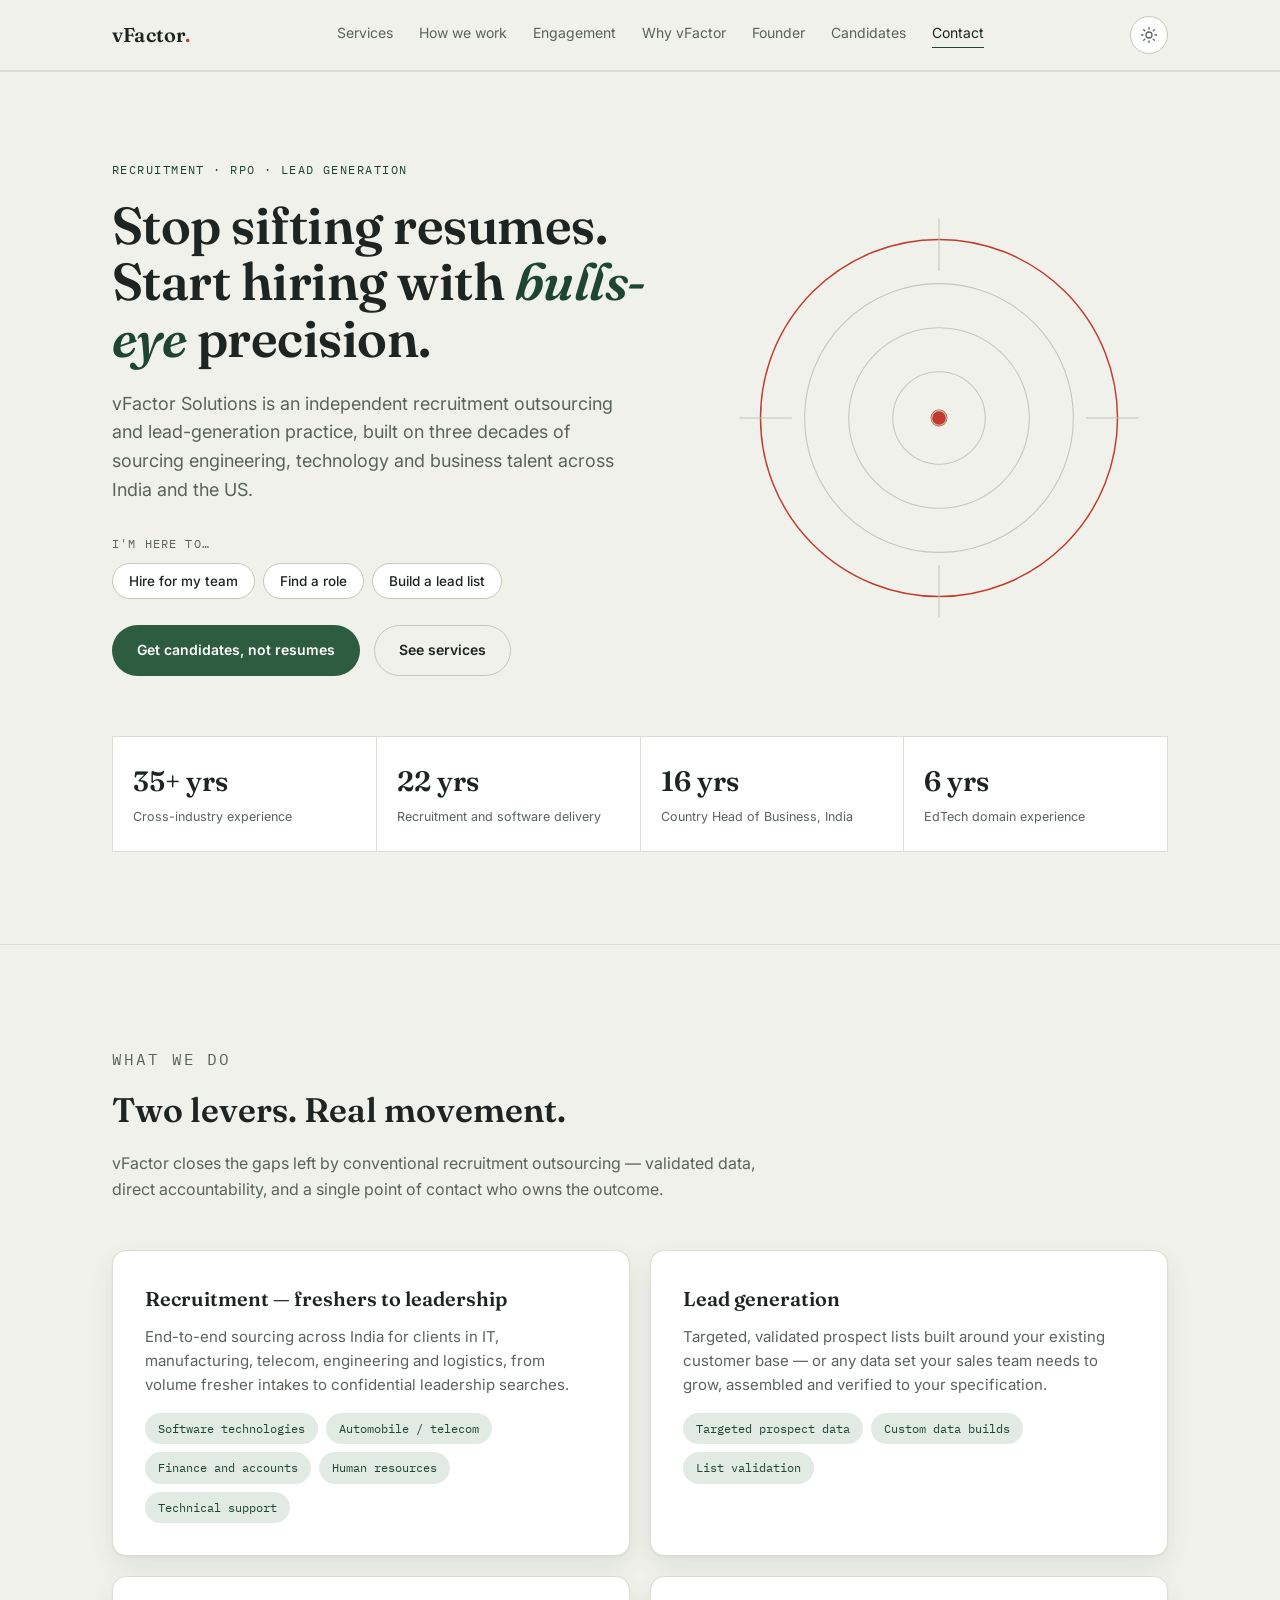
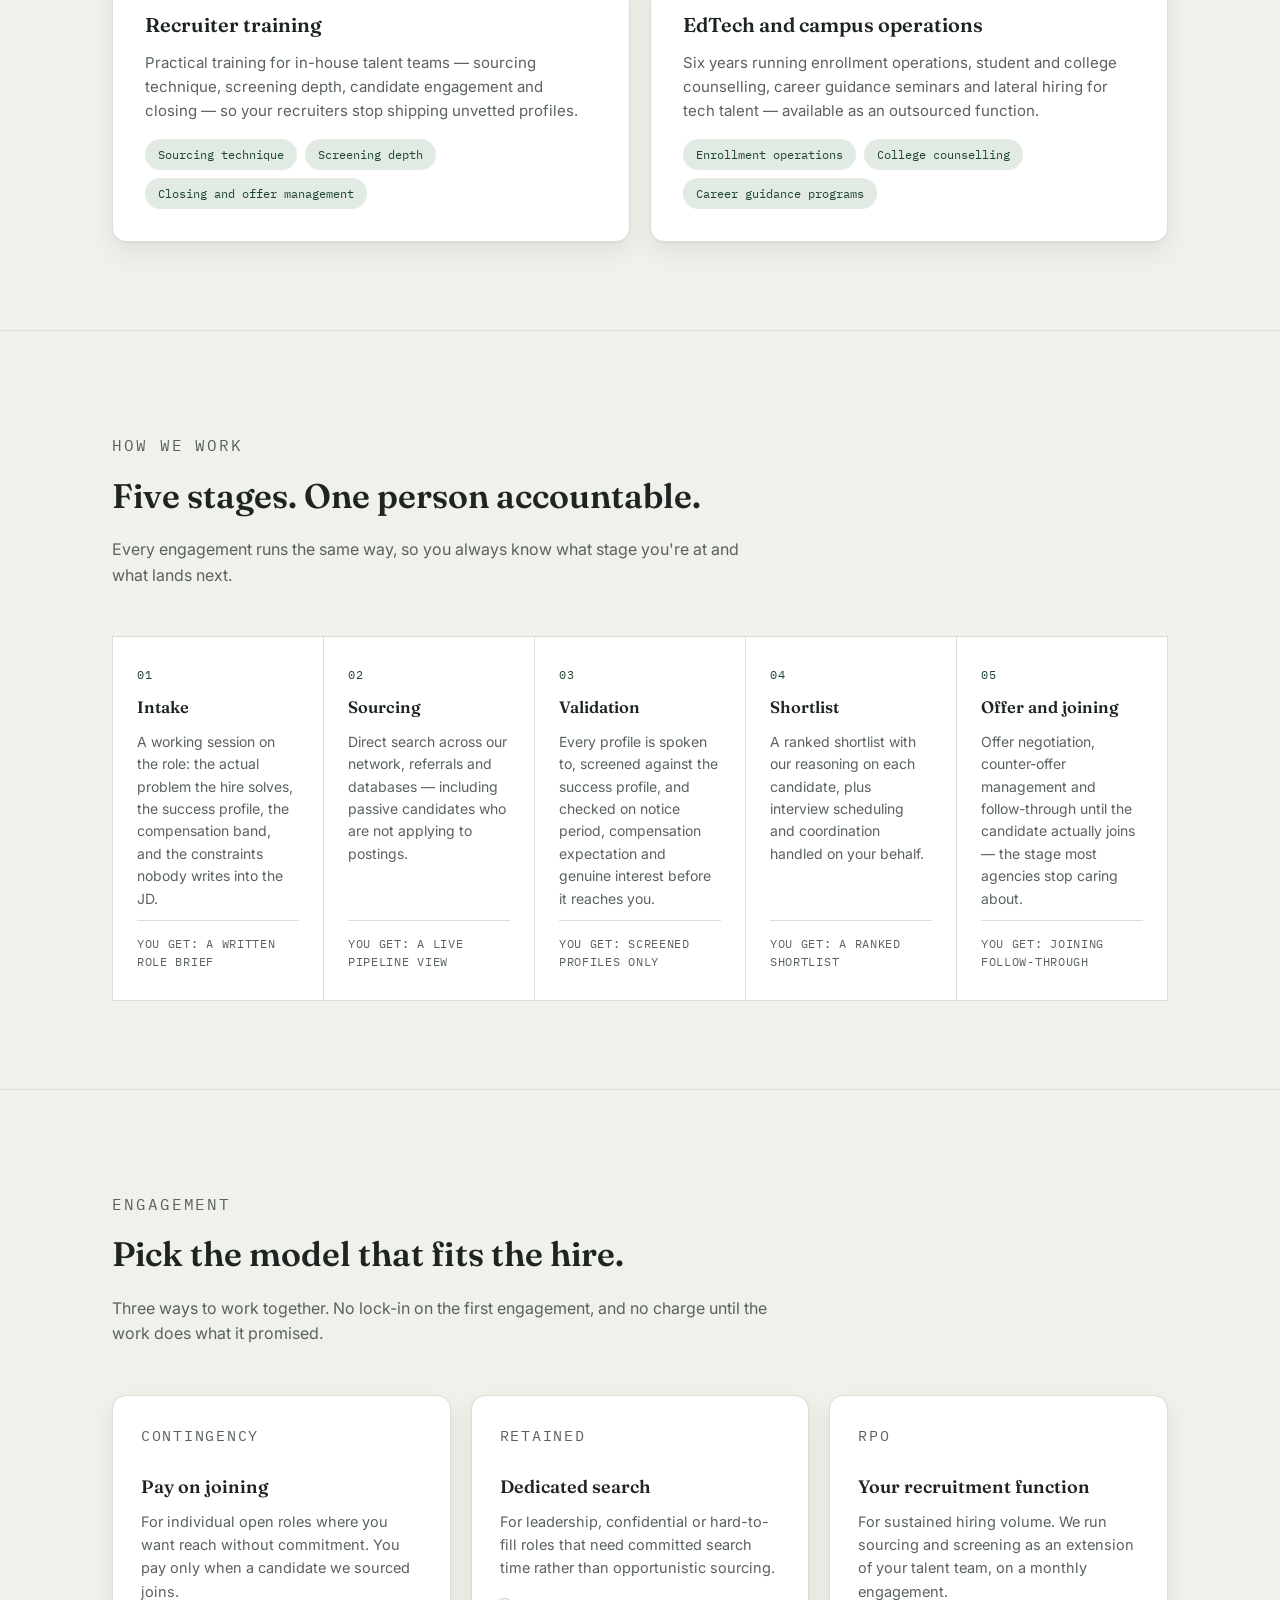
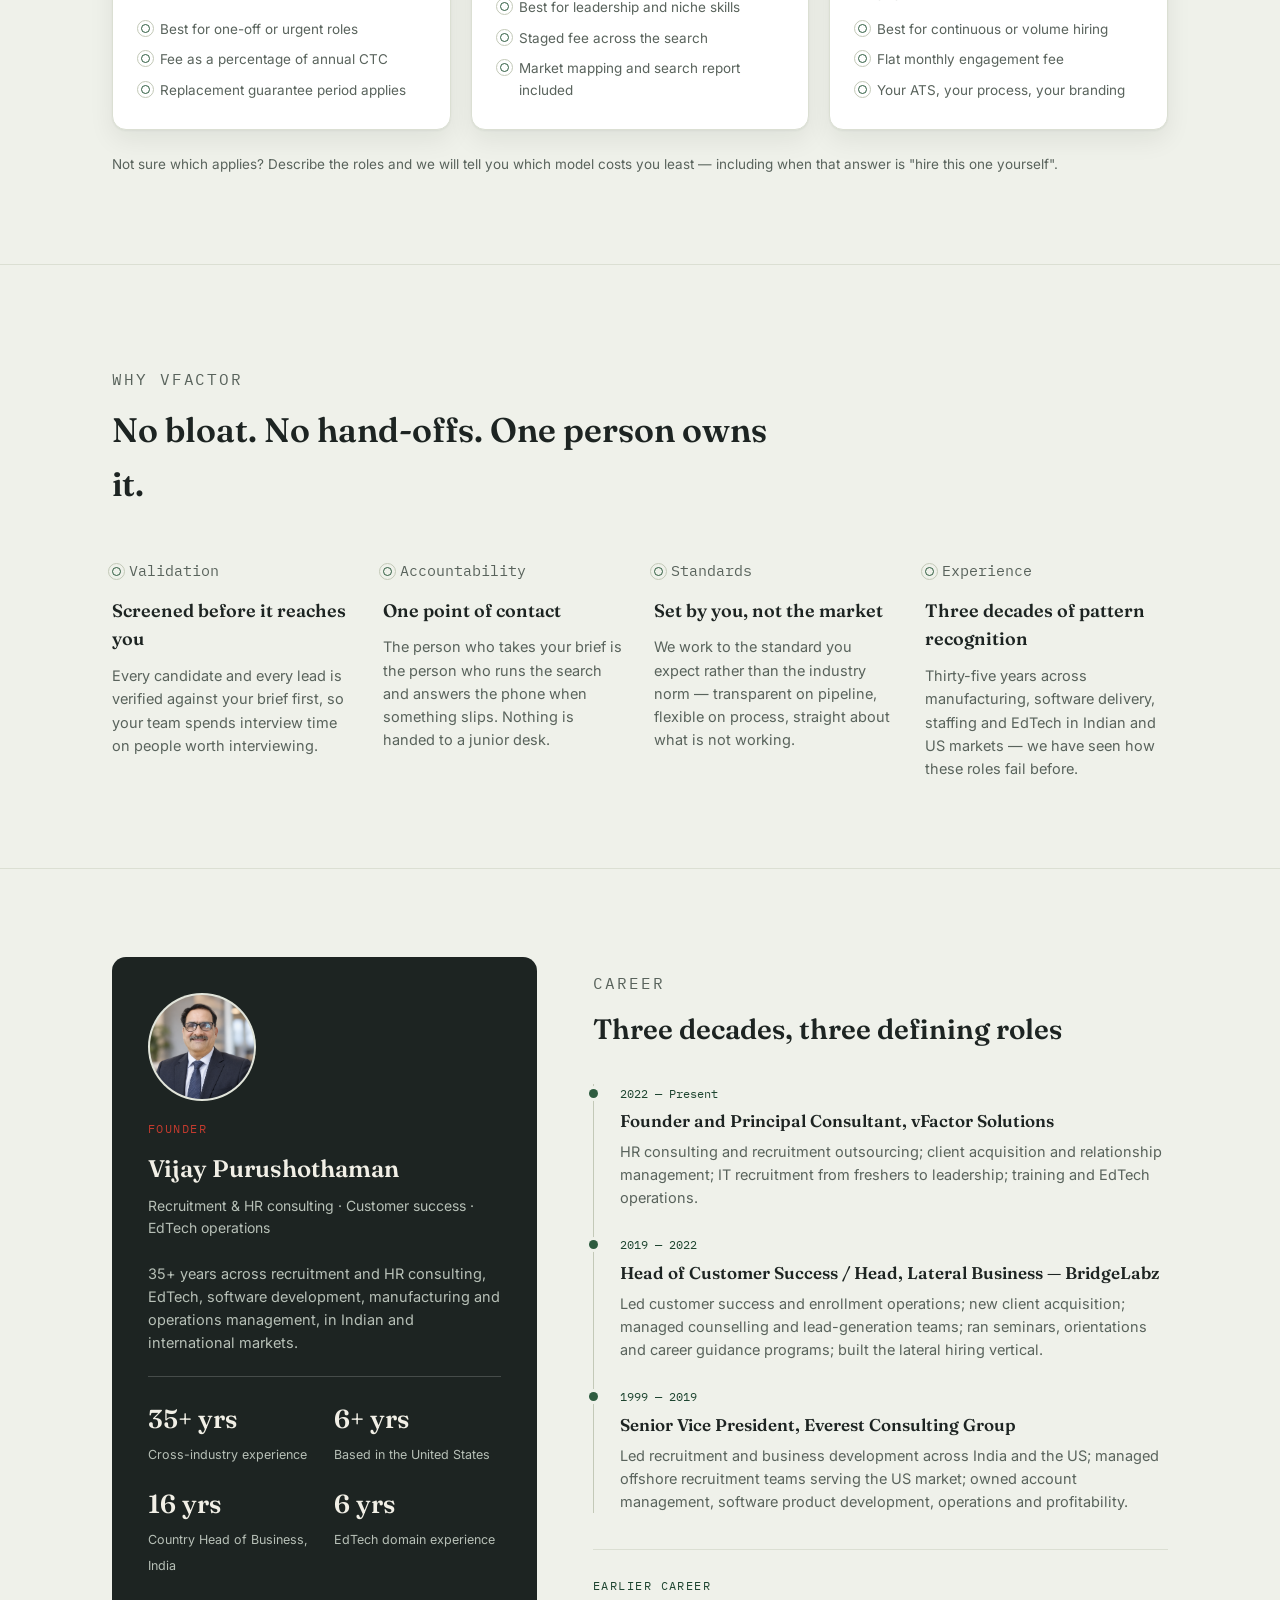
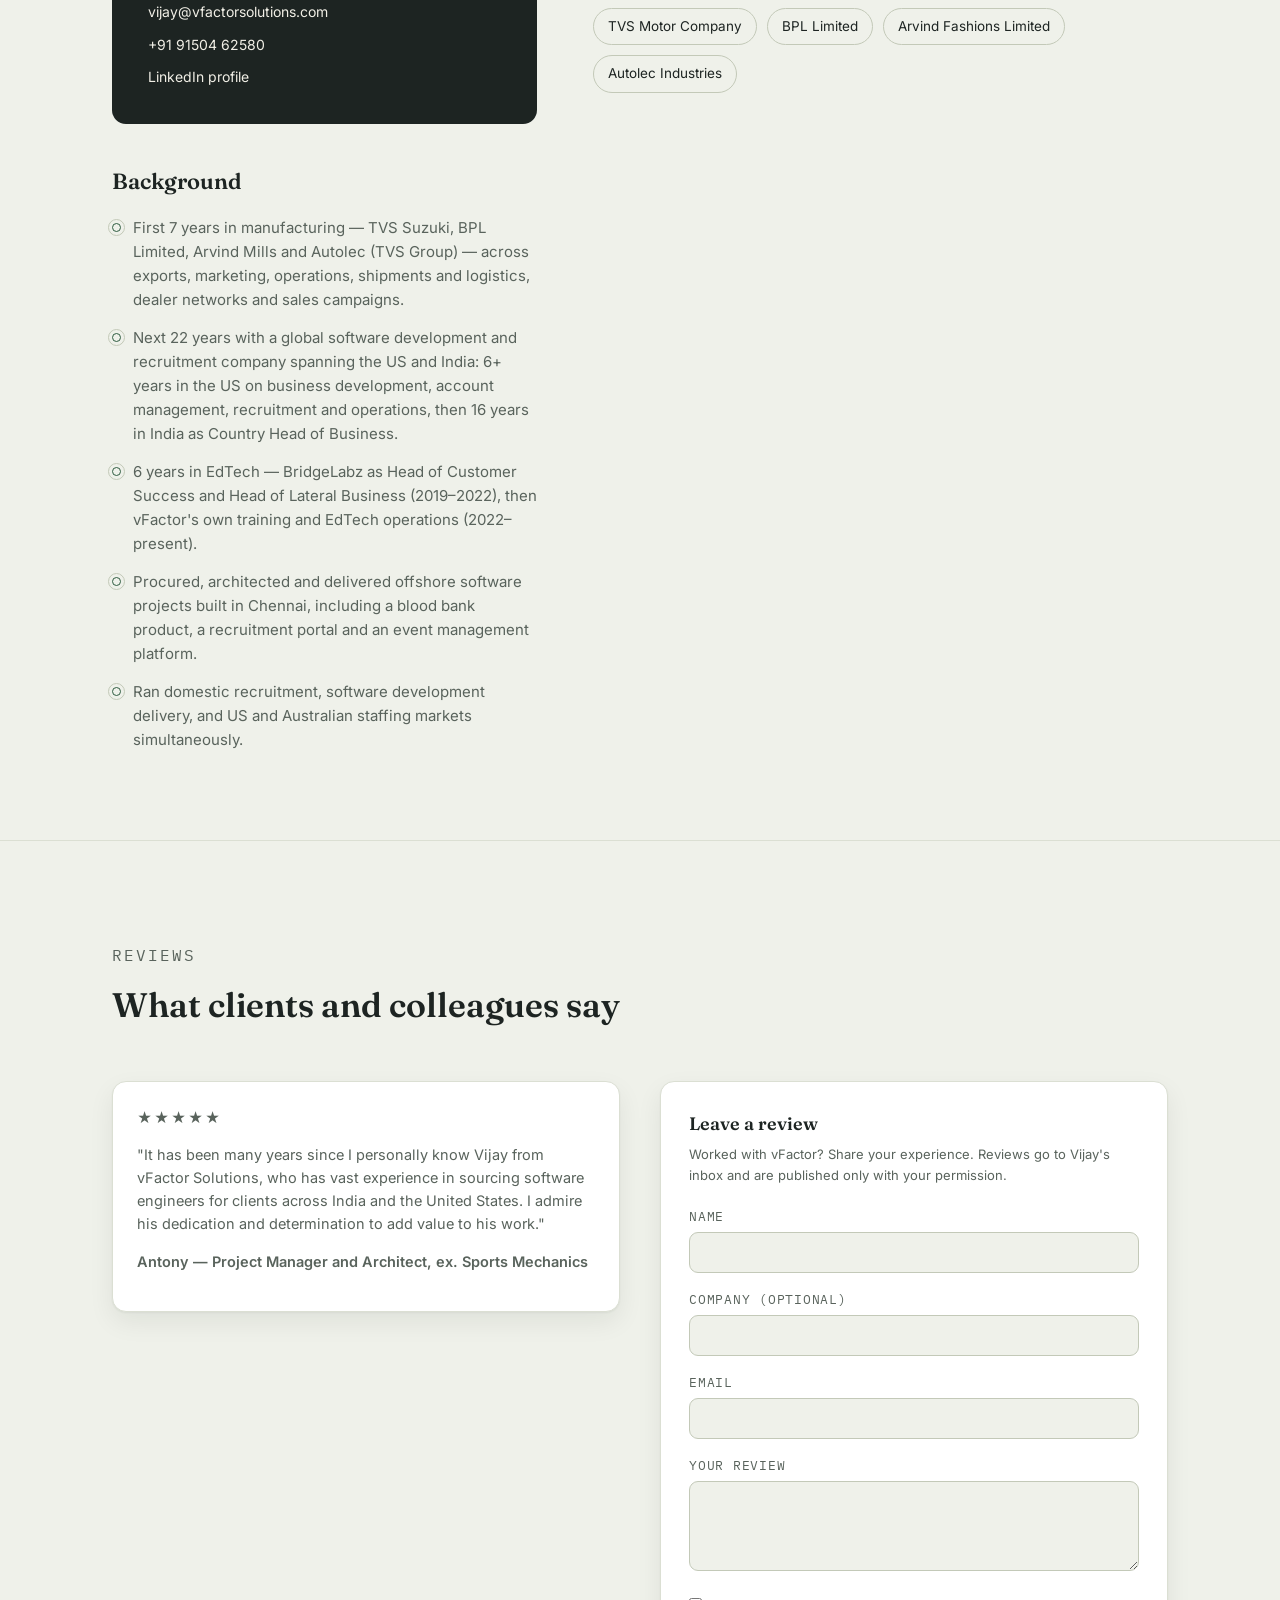
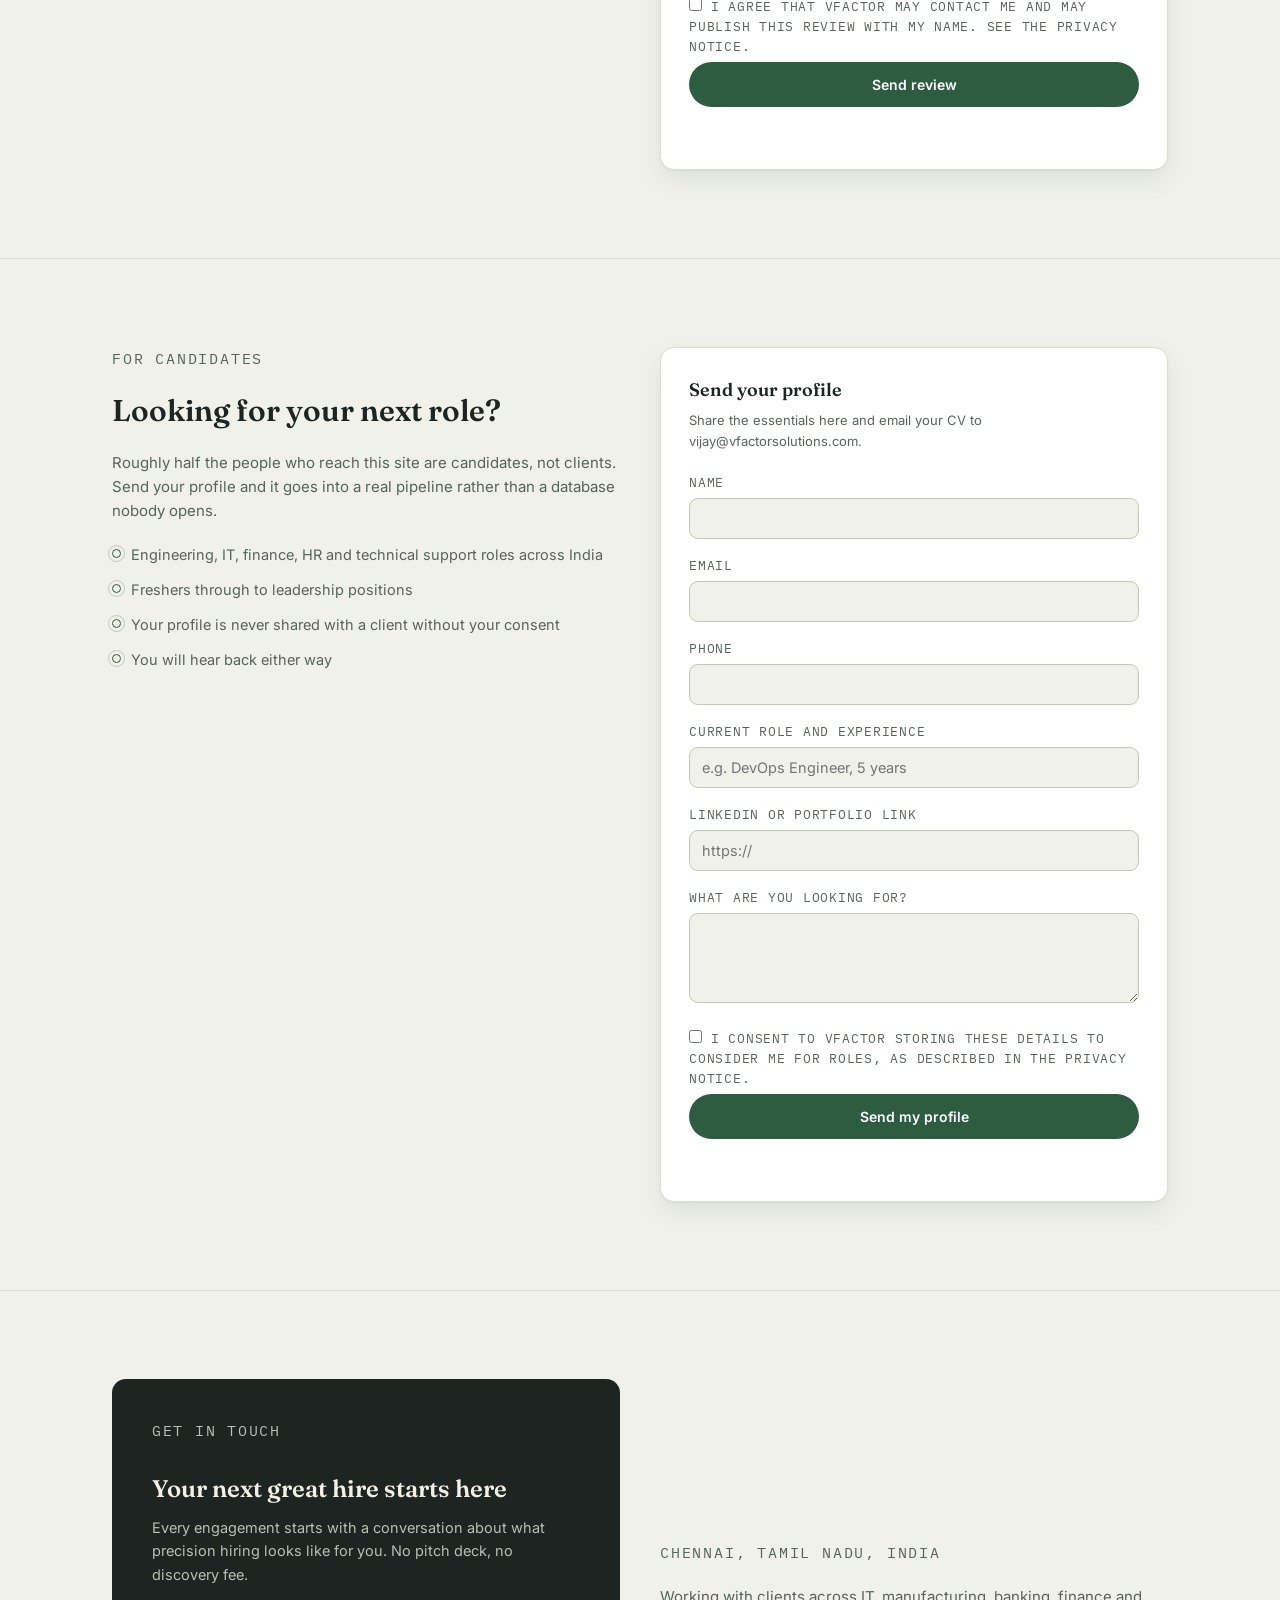
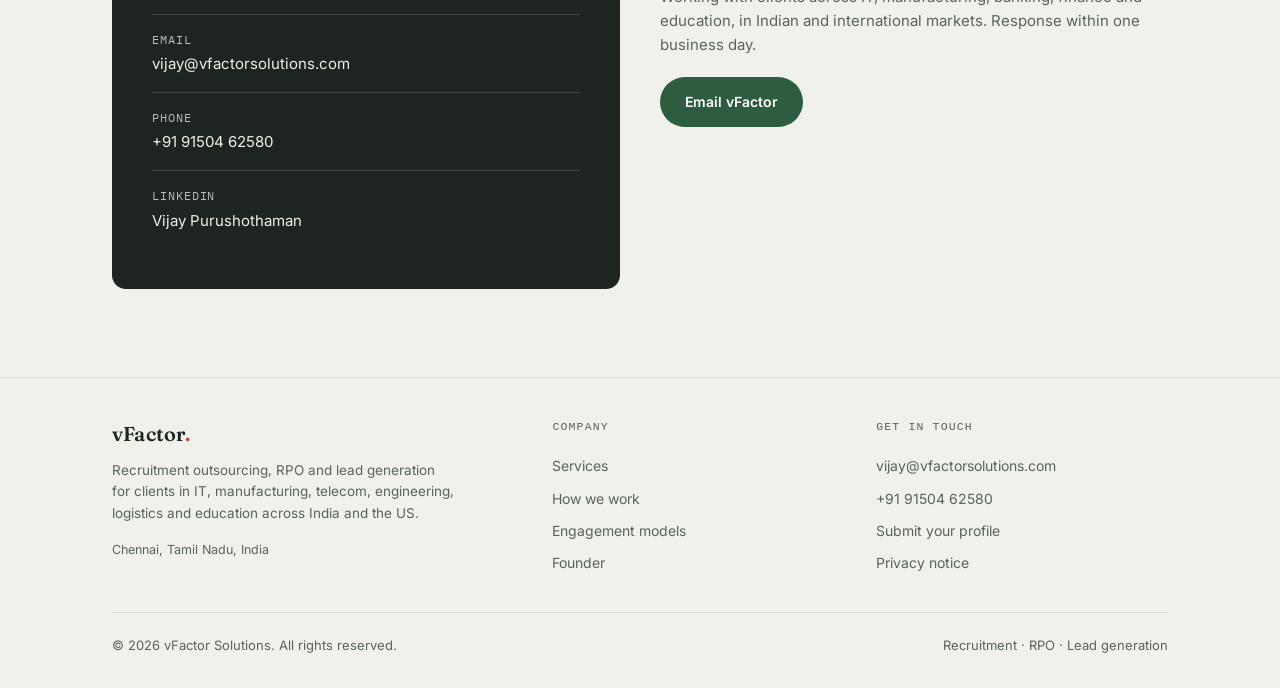
==== commit 45b85657: "Update index.html Signed-off-by: Srinivasan-78 <91538297+Srinivasan-78@users.noreply.github.com>" ====
--- a/docs/index.html
+++ b/docs/index.html
@@ -27,9 +27,7 @@
 <meta name="twitter:description" content="Validated shortlists, direct accountability, no bloated retainer. Hiring across India and the US.">
 <meta name="twitter:image" content="https://vfactorsolutions.com/assets/img/og.png">
 
-<link rel="icon" href="assets/img/favicon.svg" type="image/svg+xml">
-<link rel="apple-touch-icon" href="assets/img/apple-touch-icon.png">
-<link rel="manifest" href="site.webmanifest">
+<link rel="icon" href="data:image/svg+xml,%3Csvg xmlns='http://www.w3.org/2000/svg' viewBox='0 0 64 64'%3E%3Crect width='64' height='64' rx='12' fill='%231D2422'/%3E%3Ccircle cx='32' cy='32' r='21' fill='none' stroke='%232E5C40' stroke-width='3'/%3E%3Ccircle cx='32' cy='32' r='12' fill='none' stroke='%237BB98F' stroke-width='3'/%3E%3Ccircle cx='32' cy='32' r='4.5' fill='%23C23B2E'/%3E%3C/svg%3E" type="image/svg+xml">
 
 <script>
   /* set theme before first paint to avoid a flash */
@@ -44,7 +42,446 @@
 <link rel="preconnect" href="https://fonts.googleapis.com">
 <link rel="preconnect" href="https://fonts.gstatic.com" crossorigin>
 <link href="https://fonts.googleapis.com/css2?family=Fraunces:opsz,wght@9..144,400;9..144,500;9..144,600&family=Inter:wght@400;500;600&family=IBM+Plex+Mono:wght@500&display=swap" rel="stylesheet">
-<link rel="stylesheet" href="assets/css/style.css">
+<style>
+/* vFactor Solutions — site styles */
+
+:root{
+  --ink:#1D2422;
+  --ink-soft:#59635C;
+  --paper:#EFF1EA;
+  --paper-raised:#FFFFFF;
+  --field:#2E5C40;
+  --field-deep:#1E4530;
+  --signal:#C23B2E;
+  --star:#B8862A;
+  --line:#DBDFD3;
+  --line-strong:#C3C9B8;
+  --surface-inverse:#1D2422;
+  --text-inverse:#F1EFE6;
+  --text-inverse-soft:#B7C0B7;
+  --field-tint:#E1EBE3;
+  --signal-tint:#F6E1DD;
+
+  --ease:cubic-bezier(.65,0,.35,1);
+  --dur:.6s;
+  --radius:14px;
+  --radius-sm:9px;
+  --shadow-card:0 1px 2px rgba(20,30,20,.05),0 10px 26px rgba(20,30,20,.07);
+  --font-display:'Fraunces',Georgia,serif;
+  --font-body:'Inter',system-ui,-apple-system,'Segoe UI',sans-serif;
+  --font-mono:'IBM Plex Mono',ui-monospace,monospace;
+}
+
+[data-theme="dark"]{
+  --ink:#ECEFE9;
+  --ink-soft:#A8B2A9;
+  --paper:#10140F;
+  --paper-raised:#181D16;
+  --field:#7BB98F;
+  --field-deep:#A3D3B2;
+  --signal:#E2604F;
+  --star:#D6A247;
+  --line:#28322A;
+  --line-strong:#3A473C;
+  --surface-inverse:#0B0F0B;
+  --text-inverse:#EFEEE4;
+  --text-inverse-soft:#AAB4AB;
+  --field-tint:#1B2A20;
+  --signal-tint:#331E1A;
+  --shadow-card:0 1px 2px rgba(0,0,0,.35),0 10px 26px rgba(0,0,0,.28);
+}
+
+/* Theme-change transition is enabled only for the ~500ms of the switch,
+   instead of running a universal transition on every element forever. */
+html.theming,
+html.theming *{
+  transition:background-color .5s var(--ease),border-color .5s var(--ease),
+             color .5s var(--ease),box-shadow .5s var(--ease),
+             fill .5s var(--ease),stroke .5s var(--ease) !important;
+}
+
+*{box-sizing:border-box;margin:0;padding:0;}
+html{scroll-behavior:smooth;scroll-padding-top:88px;}
+
+body{
+  background:var(--paper);
+  color:var(--ink);
+  font-family:var(--font-body);
+  font-size:16px;
+  line-height:1.6;
+  -webkit-font-smoothing:antialiased;
+}
+
+h1,h2,h3,h4{font-family:var(--font-display);font-weight:600;color:var(--ink);}
+a{color:inherit;text-decoration:none;}
+img{max-width:100%;}
+
+:focus-visible{
+  outline:2px solid var(--field);
+  outline-offset:3px;
+  border-radius:4px;
+}
+
+.skip-link{
+  position:absolute;left:-9999px;top:0;z-index:100;
+  background:var(--field);color:#fff;padding:12px 18px;border-radius:0 0 var(--radius-sm) 0;
+  font-size:14px;font-weight:600;
+}
+.skip-link:focus{left:0;}
+
+.eyebrow{
+  font-family:var(--font-mono);
+  font-size:12px;
+  letter-spacing:.12em;
+  text-transform:uppercase;
+  color:var(--field-deep);
+}
+
+.wrap{max-width:1120px;margin:0 auto;padding:0 32px;}
+
+/* signature element */
+.ring{
+  display:inline-block;width:9px;height:9px;border-radius:50%;
+  border:1.5px solid var(--field);position:relative;flex-shrink:0;
+}
+.ring::after{
+  content:"";position:absolute;inset:-5px;border:1px solid var(--line-strong);border-radius:50%;
+}
+
+/* ---------- header ---------- */
+header{
+  position:sticky;top:0;z-index:30;
+  background:color-mix(in srgb,var(--paper) 88%,transparent);
+  backdrop-filter:blur(8px);
+  border-bottom:1px solid var(--line);
+}
+@supports not (background:color-mix(in srgb,red 50%,transparent)){
+  header{background:var(--paper);}
+}
+
+.nav{display:flex;align-items:center;justify-content:space-between;gap:16px;padding:16px 32px;max-width:1120px;margin:0 auto;}
+.brand{font-family:var(--font-display);font-size:20px;font-weight:600;letter-spacing:.01em;}
+.brand span{color:var(--signal);}
+.nav-right{display:flex;align-items:center;gap:14px;}
+
+.navlinks{display:flex;gap:26px;font-size:14px;color:var(--ink-soft);}
+.navlinks a{position:relative;padding-bottom:4px;transition:color .3s var(--ease);}
+.navlinks a::after{content:"";position:absolute;left:0;bottom:0;width:0;height:1px;background:var(--field-deep);transition:width .4s var(--ease);}
+.navlinks a:hover{color:var(--ink);}
+.navlinks a.active{color:var(--ink);}
+.navlinks a.active::after{width:100%;}
+
+.icon-btn{
+  width:38px;height:38px;border:1px solid var(--line-strong);border-radius:50%;
+  display:inline-flex;align-items:center;justify-content:center;cursor:pointer;
+  background:var(--paper-raised);color:var(--ink-soft);position:relative;flex-shrink:0;
+  transition:border-color .35s var(--ease),color .35s var(--ease),transform .35s var(--ease);
+}
+.icon-btn:hover{border-color:var(--field);color:var(--field);}
+.theme-toggle:hover{transform:rotate(14deg);}
+.icon-btn svg{width:18px;height:18px;stroke:currentColor;fill:none;stroke-width:1.7;stroke-linecap:round;stroke-linejoin:round;}
+.theme-toggle svg{position:absolute;transition:opacity .5s var(--ease),transform .5s var(--ease);}
+.theme-toggle .i-moon{opacity:0;transform:rotate(-60deg) scale(.5);}
+.theme-toggle .i-sun{opacity:1;transform:rotate(0) scale(1);}
+[data-theme="dark"] .theme-toggle .i-sun{opacity:0;transform:rotate(60deg) scale(.5);}
+[data-theme="dark"] .theme-toggle .i-moon{opacity:1;transform:rotate(0) scale(1);}
+
+.nav-toggle{display:none;}
+
+/* mobile drawer */
+.mobile-nav{
+  display:none;
+  border-top:1px solid var(--line);
+  background:var(--paper);
+  padding:8px 32px 20px;
+}
+.mobile-nav.open{display:block;}
+.mobile-nav a{
+  display:block;padding:13px 0;font-size:16px;color:var(--ink);
+  border-bottom:1px solid var(--line);
+}
+.mobile-nav a:last-child{border-bottom:none;}
+.mobile-nav .btn{margin-top:16px;width:100%;justify-content:center;}
+
+/* ---------- buttons ---------- */
+.btn{
+  font-family:var(--font-body);
+  font-size:14px;font-weight:600;padding:13px 24px;border-radius:999px;
+  display:inline-flex;align-items:center;justify-content:center;gap:8px;cursor:pointer;border:1px solid transparent;
+  transition:transform .35s var(--ease),background .35s var(--ease),border-color .35s var(--ease),color .35s var(--ease),filter .35s var(--ease);
+}
+.btn-primary{background:var(--field);color:#FFFFFF;}
+[data-theme="dark"] .btn-primary{color:#0B0F0B;}
+.btn-primary:hover{filter:brightness(.92);}
+.btn-ghost{border-color:var(--line-strong);color:var(--ink);background:transparent;}
+.btn-ghost:hover{border-color:var(--ink);}
+.btn:hover{transform:translateY(-3px);}
+
+/* ---------- hero ---------- */
+.hero{position:relative;overflow:hidden;padding:88px 0 92px;}
+.hero-grid{display:grid;grid-template-columns:1.1fr .9fr;gap:40px;align-items:center;}
+.hero h1{font-size:52px;line-height:1.08;letter-spacing:-.01em;margin:18px 0 24px;}
+.hero h1 em{font-style:italic;color:var(--field-deep);}
+.hero p.lede{font-size:18px;color:var(--ink-soft);max-width:46ch;margin-bottom:30px;}
+.hero-actions{display:flex;gap:14px;flex-wrap:wrap;}
+
+/* intent segmenter — replaces the old first-visit popup */
+.segmenter{margin-bottom:26px;}
+.segmenter-label{font-family:var(--font-mono);font-size:11.5px;letter-spacing:.1em;text-transform:uppercase;color:var(--ink-soft);margin-bottom:10px;}
+.segmenter-row{display:flex;flex-wrap:wrap;gap:8px;}
+.chip{
+  font-family:var(--font-body);font-size:13.5px;font-weight:500;
+  padding:9px 16px;border-radius:999px;cursor:pointer;
+  border:1px solid var(--line-strong);background:var(--paper-raised);color:var(--ink);
+  transition:border-color .3s var(--ease),background .3s var(--ease),color .3s var(--ease);
+}
+.chip:hover{border-color:var(--field);background:var(--field-tint);color:var(--field-deep);}
+
+.target{width:100%;max-width:420px;justify-self:center;}
+.target circle{fill:none;stroke:var(--line-strong);}
+.target .tick{stroke:var(--line-strong);}
+.target .c1{stroke:var(--signal);stroke-width:1.4;}
+.target .dot{fill:var(--signal);}
+@keyframes pulse-ring{0%{r:7;opacity:1;}70%{r:36;opacity:0;}100%{r:36;opacity:0;}}
+.target .pulse{fill:none;stroke:var(--signal);stroke-width:2;animation:pulse-ring 2.4s ease-out infinite;}
+
+.stat-strip{display:grid;grid-template-columns:repeat(4,1fr);gap:1px;background:var(--line);border:1px solid var(--line);margin-top:60px;}
+.stat-strip div{background:var(--paper-raised);padding:22px 20px;}
+.stat-strip b{display:block;font-family:var(--font-display);font-size:28px;font-weight:600;}
+.stat-strip span{font-size:12.5px;color:var(--ink-soft);}
+
+/* ---------- sections ---------- */
+section{padding:88px 0;border-top:1px solid var(--line);}
+.section-head{max-width:660px;margin-bottom:48px;}
+.section-head h2{font-size:34px;margin-top:10px;}
+.section-head p{color:var(--ink-soft);margin-top:14px;font-size:16px;}
+
+.reveal{opacity:0;transform:translateY(22px);transition:opacity .9s var(--ease),transform .9s var(--ease);}
+.reveal.in{opacity:1;transform:translateY(0);}
+
+/* ---------- services ---------- */
+.service-grid{display:grid;grid-template-columns:repeat(2,1fr);gap:20px;}
+.service-card{
+  background:var(--paper-raised);padding:32px;border:1px solid var(--line);
+  border-radius:var(--radius);box-shadow:var(--shadow-card);
+  transition:transform .4s var(--ease),box-shadow .4s var(--ease);
+}
+.service-card:hover{transform:translateY(-4px);box-shadow:0 14px 30px rgba(20,33,61,.1);}
+.service-card h3{font-size:20px;margin-bottom:10px;}
+.service-card p{color:var(--ink-soft);font-size:15px;margin-bottom:16px;}
+.tag-row{display:flex;flex-wrap:wrap;gap:8px;}
+.tag{
+  font-size:12px;font-family:var(--font-mono);border:none;background:var(--field-tint);
+  padding:6px 13px;border-radius:999px;color:var(--field-deep);
+}
+
+/* ---------- process ---------- */
+.process{display:grid;grid-template-columns:repeat(5,1fr);gap:1px;border:1px solid var(--line);background:var(--line);list-style:none;}
+.step{background:var(--paper-raised);padding:28px 24px;display:flex;flex-direction:column;gap:10px;list-style:none;}
+.step-n{font-family:var(--font-mono);font-size:12px;color:var(--field-deep);letter-spacing:.08em;}
+.step h3{font-size:16.5px;}
+.step p{font-size:14px;color:var(--ink-soft);}
+.step .sla{
+  margin-top:auto;padding-top:14px;font-family:var(--font-mono);font-size:11.5px;
+  letter-spacing:.06em;text-transform:uppercase;color:var(--ink-soft);border-top:1px solid var(--line);
+}
+
+/* ---------- engagement models ---------- */
+.model-grid{display:grid;grid-template-columns:repeat(3,1fr);gap:20px;}
+.model-card{
+  border:1px solid var(--line);border-radius:var(--radius);padding:28px;
+  background:var(--paper-raised);box-shadow:var(--shadow-card);display:flex;flex-direction:column;
+}
+.model-card h3{font-size:18px;margin:10px 0 8px;}
+.model-card p{font-size:14.5px;color:var(--ink-soft);margin-bottom:16px;}
+.model-card ul{list-style:none;display:flex;flex-direction:column;gap:9px;margin-top:auto;}
+.model-card li{display:flex;gap:10px;align-items:flex-start;font-size:13.5px;color:var(--ink-soft);}
+.model-card li .ring{margin-top:5px;}
+.model-note{margin-top:24px;font-size:13.5px;color:var(--ink-soft);}
+
+/* ---------- why vfactor ---------- */
+.edge-grid{display:grid;grid-template-columns:repeat(4,1fr);gap:28px;}
+.edge-num{font-family:var(--font-mono);font-size:12px;color:var(--field-deep);margin-bottom:14px;display:flex;align-items:center;gap:8px;}
+.edge-card h3{font-size:18px;margin-bottom:10px;transition:color .3s var(--ease);}
+.edge-card:hover h3{color:var(--field-deep);}
+.edge-card p{color:var(--ink-soft);font-size:14.5px;}
+
+/* ---------- case studies ---------- */
+.case-grid{display:grid;grid-template-columns:repeat(2,1fr);gap:20px;}
+.case-card{
+  border:1px solid var(--line);border-radius:var(--radius);padding:30px;
+  background:var(--paper-raised);box-shadow:var(--shadow-card);
+}
+.case-card h3{font-size:18px;margin:10px 0 12px;}
+.case-card p{font-size:14.5px;color:var(--ink-soft);margin-bottom:18px;}
+.case-metrics{display:grid;grid-template-columns:1fr 1fr;gap:16px;border-top:1px solid var(--line);padding-top:18px;}
+.case-metrics b{display:block;font-family:var(--font-display);font-size:24px;font-weight:600;}
+.case-metrics span{font-size:12px;color:var(--ink-soft);}
+
+/* ---------- founder ---------- */
+.founder{display:grid;grid-template-columns:.85fr 1.15fr;gap:56px;align-items:start;}
+.founder-card{background:var(--surface-inverse);color:var(--text-inverse);padding:36px;border-radius:var(--radius);}
+.founder-photo{
+  width:108px;height:108px;border-radius:50%;object-fit:cover;object-position:center 20%;
+  border:2px solid rgba(255,255,255,.18);display:block;margin-bottom:18px;background:var(--line);
+}
+.founder-card .eyebrow{color:var(--signal);}
+.founder-card h3{color:var(--text-inverse);font-size:24px;margin:12px 0 6px;}
+.founder-card .role{color:var(--text-inverse-soft);font-size:14px;margin-bottom:22px;}
+.founder-card .bio-short{color:var(--text-inverse-soft);font-size:14.5px;}
+.founder-stats{display:grid;grid-template-columns:1fr 1fr;gap:18px;margin-top:22px;border-top:1px solid rgba(255,255,255,.18);padding-top:22px;}
+.founder-stats div b{display:block;font-family:var(--font-display);font-size:26px;font-weight:600;color:var(--text-inverse);}
+.founder-stats div span{font-size:12.5px;color:var(--text-inverse-soft);}
+.founder-links{margin-top:24px;display:flex;flex-direction:column;gap:10px;font-size:14px;}
+.founder-links a{display:flex;align-items:center;gap:10px;color:var(--text-inverse);word-break:break-word;}
+.founder-links a:hover{color:var(--signal);}
+.founder-card :focus-visible{outline-color:var(--signal);}
+
+.timeline{border-left:1px solid var(--line-strong);padding-left:26px;display:flex;flex-direction:column;gap:26px;}
+.tl-item{position:relative;}
+.tl-item::before{
+  content:"";position:absolute;left:-31px;top:5px;width:9px;height:9px;border-radius:50%;background:var(--field);
+  box-shadow:0 0 0 3px var(--paper);
+}
+.tl-item .yr{font-family:var(--font-mono);font-size:12px;color:var(--field-deep);}
+.tl-item h4{font-size:17px;margin:4px 0 6px;}
+.tl-item p{color:var(--ink-soft);font-size:14.5px;}
+.earlier{margin-top:36px;padding-top:26px;border-top:1px solid var(--line);}
+.earlier .eyebrow{margin-bottom:12px;}
+.earlier-row{display:flex;flex-wrap:wrap;gap:10px;}
+.earlier-row span{font-size:13.5px;border:1px solid var(--line-strong);padding:7px 14px;border-radius:999px;}
+.founder-bio{margin-top:40px;}
+.founder-bio h3{font-size:22px;margin-bottom:16px;}
+.bio-list{display:flex;flex-direction:column;gap:14px;}
+.bio-list li{list-style:none;display:flex;gap:12px;font-size:15px;color:var(--ink-soft);}
+.bio-list li .ring{margin-top:7px;}
+
+/* ---------- reviews ---------- */
+.reviews-wrap{display:grid;grid-template-columns:1fr 1fr;gap:40px;align-items:start;}
+.review-grid{display:grid;gap:20px;}
+.review-card{background:var(--paper-raised);padding:24px;border:1px solid var(--line);border-radius:var(--radius);box-shadow:var(--shadow-card);}
+.review-stars{color:var(--star);font-size:14px;margin-bottom:10px;letter-spacing:2px;}
+.review-card p{font-size:14.5px;color:var(--ink-soft);margin-bottom:14px;}
+.review-who{font-size:13px;font-weight:600;color:var(--ink);}
+
+/* ---------- forms ---------- */
+.form-card{border:1px solid var(--line);background:var(--paper-raised);padding:28px;border-radius:var(--radius);box-shadow:var(--shadow-card);}
+.form-card h3{font-size:18px;margin-bottom:6px;}
+.form-card p.hint{font-size:13px;color:var(--ink-soft);margin-bottom:20px;}
+.form-card label{display:block;font-size:12.5px;font-family:var(--font-mono);text-transform:uppercase;letter-spacing:.06em;color:var(--ink-soft);margin-bottom:6px;}
+.form-card input,.form-card textarea,.form-card select{
+  width:100%;font-family:var(--font-body);font-size:14.5px;padding:11px 12px;
+  border:1px solid var(--line-strong);background:var(--paper);margin-bottom:16px;
+  border-radius:var(--radius-sm);color:var(--ink);
+}
+.form-card input:focus,.form-card textarea:focus,.form-card select:focus{outline:none;border-color:var(--field);box-shadow:0 0 0 3px var(--field-tint);}
+.form-card textarea{resize:vertical;min-height:90px;}
+.form-card button{width:100%;}
+.form-consent{display:flex;gap:10px;align-items:flex-start;font-family:var(--font-body);font-size:12.5px;color:var(--ink-soft);text-transform:none;letter-spacing:0;margin-bottom:18px;}
+.form-consent input{width:auto;margin:3px 0 0;}
+.hp{position:absolute;left:-9999px;opacity:0;height:0;overflow:hidden;}
+.form-status{font-size:14px;margin-top:14px;min-height:20px;}
+.form-status[data-state="ok"]{color:var(--field-deep);}
+.form-status[data-state="error"]{color:var(--signal);}
+
+/* ---------- candidates ---------- */
+.cand-wrap{display:grid;grid-template-columns:1fr 1fr;gap:40px;align-items:start;}
+.cand-side p{color:var(--ink-soft);font-size:15px;margin-bottom:16px;}
+.cand-list{display:flex;flex-direction:column;gap:12px;margin-top:20px;}
+.cand-list li{list-style:none;display:flex;gap:10px;font-size:14.5px;color:var(--ink-soft);}
+.cand-list li .ring{margin-top:6px;}
+
+/* ---------- contact ---------- */
+.contact-wrap{display:grid;grid-template-columns:1fr 1fr;gap:40px;}
+.contact-card{background:var(--surface-inverse);color:var(--text-inverse);padding:40px;border-radius:var(--radius);}
+.contact-card h3{color:var(--text-inverse);font-size:24px;margin-bottom:8px;}
+.contact-card > p{color:var(--text-inverse-soft);font-size:14.5px;margin-bottom:28px;}
+.contact-card :focus-visible{outline-color:var(--signal);}
+.clink{
+  display:flex;align-items:center;gap:14px;padding:16px 0;
+  border-top:1px solid rgba(255,255,255,.16);font-size:15px;color:var(--text-inverse);word-break:break-word;
+}
+.clink:hover{color:var(--signal);}
+.clink small{display:block;color:var(--text-inverse-soft);font-size:11.5px;letter-spacing:.08em;text-transform:uppercase;font-family:var(--font-mono);margin-bottom:3px;}
+.contact-side{display:flex;flex-direction:column;justify-content:center;}
+.contact-side p{color:var(--ink-soft);font-size:15px;margin-bottom:20px;}
+.contact-side .btn{align-self:flex-start;}
+
+/* ---------- footer ---------- */
+footer{border-top:1px solid var(--line);padding:40px 0 32px;}
+.foot-top{display:grid;grid-template-columns:1.4fr 1fr 1fr;gap:32px;margin-bottom:32px;}
+.foot-top .brand{margin-bottom:10px;}
+.foot-about{font-size:13.5px;color:var(--ink-soft);max-width:38ch;}
+.foot-legal{font-size:12.5px;color:var(--ink-soft);margin-top:14px;line-height:1.7;}
+.foot-col h4{font-family:var(--font-mono);font-size:11.5px;font-weight:500;letter-spacing:.1em;text-transform:uppercase;color:var(--ink-soft);margin-bottom:14px;}
+.foot-col a{display:block;font-size:14px;color:var(--ink-soft);padding:5px 0;}
+.foot-col a:hover{color:var(--ink);}
+.foot-row{display:flex;justify-content:space-between;align-items:center;font-size:13px;color:var(--ink-soft);flex-wrap:wrap;gap:10px;border-top:1px solid var(--line);padding-top:22px;}
+
+/* ---------- legal / 404 pages ---------- */
+.doc{padding:72px 0 88px;max-width:760px;}
+.doc h1{font-size:38px;margin-bottom:8px;}
+.doc h2{font-size:21px;margin:36px 0 12px;}
+.doc p,.doc li{color:var(--ink-soft);font-size:15.5px;margin-bottom:12px;}
+.doc ul{padding-left:20px;}
+.doc .updated{font-family:var(--font-mono);font-size:12px;letter-spacing:.08em;text-transform:uppercase;color:var(--ink-soft);}
+.center{min-height:70vh;display:flex;flex-direction:column;align-items:center;justify-content:center;text-align:center;gap:18px;}
+.center h1{font-size:64px;}
+
+/* ---------- responsive ---------- */
+@media (max-width:1000px){
+  .process{grid-template-columns:repeat(2,1fr);}
+  .model-grid{grid-template-columns:1fr;}
+}
+
+@media (max-width:860px){
+  .hero{padding:64px 0 72px;}
+  .hero-grid{grid-template-columns:1fr;}
+  .target{display:none;}
+  .hero h1{font-size:36px;}
+  .stat-strip{grid-template-columns:repeat(2,1fr);}
+  section{padding:64px 0;}
+  .section-head h2{font-size:28px;}
+  .service-grid{grid-template-columns:1fr;}
+  .edge-grid{grid-template-columns:repeat(2,1fr);gap:24px;}
+  .case-grid{grid-template-columns:1fr;}
+  .founder{grid-template-columns:1fr;gap:36px;}
+  .reviews-wrap,.cand-wrap,.contact-wrap{grid-template-columns:1fr;}
+  .foot-top{grid-template-columns:1fr;gap:24px;}
+  .navlinks{display:none;}
+  .nav-toggle{display:inline-flex;}
+  .wrap{padding:0 22px;}
+  .nav{padding:14px 22px;}
+  .mobile-nav{padding:8px 22px 20px;}
+  .contact-card,.founder-card{padding:28px;}
+}
+
+@media (max-width:560px){
+  .process{grid-template-columns:1fr;}
+  .stat-strip{grid-template-columns:1fr;}
+  .edge-grid{grid-template-columns:1fr;}
+  .hero-actions .btn{width:100%;}
+  .case-metrics{grid-template-columns:1fr;}
+}
+
+@media (prefers-reduced-motion:reduce){
+  html{scroll-behavior:auto;}
+  *,*::before,*::after{
+    animation-duration:.01ms !important;
+    animation-iteration-count:1 !important;
+    transition-duration:.01ms !important;
+  }
+  .reveal{opacity:1;transform:none;}
+  .target .pulse{display:none;}
+}
+
+@media print{
+  header,.mobile-nav,.segmenter,.form-card,footer .foot-col{display:none;}
+  .reveal{opacity:1;transform:none;}
+  body{background:#fff;color:#000;}
+}
+
+</style>
 
 <script type="application/ld+json">
 {
@@ -687,7 +1124,142 @@
   </div>
 </footer>
 
-<script src="assets/js/main.js" defer></script>
+<script>
+/* vFactor Solutions — site behaviour */
+(function () {
+  'use strict';
+
+  var root = document.documentElement;
+  var reduceMotion = window.matchMedia('(prefers-reduced-motion: reduce)').matches;
+
+  /* ---------- theme toggle ---------- */
+  var toggle = document.getElementById('theme-toggle');
+  if (toggle) {
+    toggle.addEventListener('click', function () {
+      var next = root.getAttribute('data-theme') === 'dark' ? 'light' : 'dark';
+      root.classList.add('theming');
+      root.setAttribute('data-theme', next);
+      try { localStorage.setItem('vfactor-theme', next); } catch (e) {}
+      toggle.setAttribute('aria-label', next === 'dark' ? 'Switch to light mode' : 'Switch to dark mode');
+      window.setTimeout(function () { root.classList.remove('theming'); }, 600);
+    });
+  }
+
+  /* ---------- mobile navigation ---------- */
+  var navToggle = document.getElementById('nav-toggle');
+  var mobileNav = document.getElementById('mobile-nav');
+  function closeNav() {
+    if (!mobileNav) return;
+    mobileNav.classList.remove('open');
+    navToggle.setAttribute('aria-expanded', 'false');
+  }
+  if (navToggle && mobileNav) {
+    navToggle.addEventListener('click', function () {
+      var open = mobileNav.classList.toggle('open');
+      navToggle.setAttribute('aria-expanded', open ? 'true' : 'false');
+    });
+    mobileNav.addEventListener('click', function (e) {
+      if (e.target.tagName === 'A') closeNav();
+    });
+    document.addEventListener('keydown', function (e) {
+      if (e.key === 'Escape') closeNav();
+    });
+    window.addEventListener('resize', function () {
+      if (window.innerWidth > 860) closeNav();
+    });
+  }
+
+  /* ---------- scroll reveal ---------- */
+  var reveals = document.querySelectorAll('.reveal');
+  if (reduceMotion || !('IntersectionObserver' in window)) {
+    Array.prototype.forEach.call(reveals, function (el) { el.classList.add('in'); });
+  } else {
+    var io = new IntersectionObserver(function (entries) {
+      entries.forEach(function (e) {
+        if (e.isIntersecting) { e.target.classList.add('in'); io.unobserve(e.target); }
+      });
+    }, { threshold: 0.12 });
+    Array.prototype.forEach.call(reveals, function (el) { io.observe(el); });
+  }
+
+  /* ---------- active nav link ---------- */
+  if ('IntersectionObserver' in window) {
+    var navLinks = document.querySelectorAll('.navlinks a');
+    var navSections = Array.prototype.map.call(navLinks, function (a) {
+      return document.querySelector(a.getAttribute('href'));
+    });
+    var navIo = new IntersectionObserver(function (entries) {
+      entries.forEach(function (e) {
+        if (!e.isIntersecting) return;
+        var idx = navSections.indexOf(e.target);
+        Array.prototype.forEach.call(navLinks, function (a) { a.classList.remove('active'); });
+        if (idx > -1) navLinks[idx].classList.add('active');
+      });
+    }, { rootMargin: '-45% 0px -45% 0px' });
+    navSections.forEach(function (s) { if (s) navIo.observe(s); });
+  }
+
+  /* ---------- hero intent chips ---------- */
+  Array.prototype.forEach.call(document.querySelectorAll('.chip[data-target]'), function (chip) {
+    chip.addEventListener('click', function () {
+      var target = document.querySelector(chip.getAttribute('data-target'));
+      if (!target) return;
+      target.scrollIntoView({ behavior: reduceMotion ? 'auto' : 'smooth', block: 'start' });
+      if (window.goatcounter && window.goatcounter.count) {
+        window.goatcounter.count({ path: 'intent/' + chip.getAttribute('data-intent'), event: true });
+      }
+    });
+  });
+
+  /* ---------- forms: submit in place, no redirect ---------- */
+  Array.prototype.forEach.call(document.querySelectorAll('form[data-ajax]'), function (form) {
+    var status = form.querySelector('.form-status');
+    var button = form.querySelector('button[type="submit"]');
+    var buttonText = button ? button.textContent : '';
+
+    form.addEventListener('submit', function (e) {
+      e.preventDefault();
+
+      // honeypot: bots fill hidden fields, people don't
+      var trap = form.querySelector('input[name="_gotcha"]');
+      if (trap && trap.value) return;
+
+      if (status) { status.textContent = ''; status.removeAttribute('data-state'); }
+      if (button) { button.disabled = true; button.textContent = 'Sending…'; }
+
+      fetch(form.action, {
+        method: 'POST',
+        body: new FormData(form),
+        headers: { Accept: 'application/json' }
+      })
+        .then(function (res) {
+          if (!res.ok) throw new Error('Request failed');
+          form.reset();
+          if (status) {
+            status.setAttribute('data-state', 'ok');
+            status.textContent = form.getAttribute('data-success') || 'Thanks — we have it. Vijay will reply within one business day.';
+          }
+        })
+        .catch(function () {
+          if (status) {
+            status.setAttribute('data-state', 'error');
+            status.innerHTML = 'That did not send. Email <a href="mailto:' +
+              (form.getAttribute('data-fallback-email') || '') + '">' +
+              (form.getAttribute('data-fallback-email') || '') + '</a> instead.';
+          }
+        })
+        .then(function () {
+          if (button) { button.disabled = false; button.textContent = buttonText; }
+        });
+    });
+  });
+
+  /* ---------- current year ---------- */
+  var yr = document.getElementById('year');
+  if (yr) yr.textContent = new Date().getFullYear();
+})();
+
+</script>
 <script data-goatcounter="https://cpvijay25.goatcounter.com/count" async src="//gc.zgo.at/count.js"></script>
 </body>
 </html>
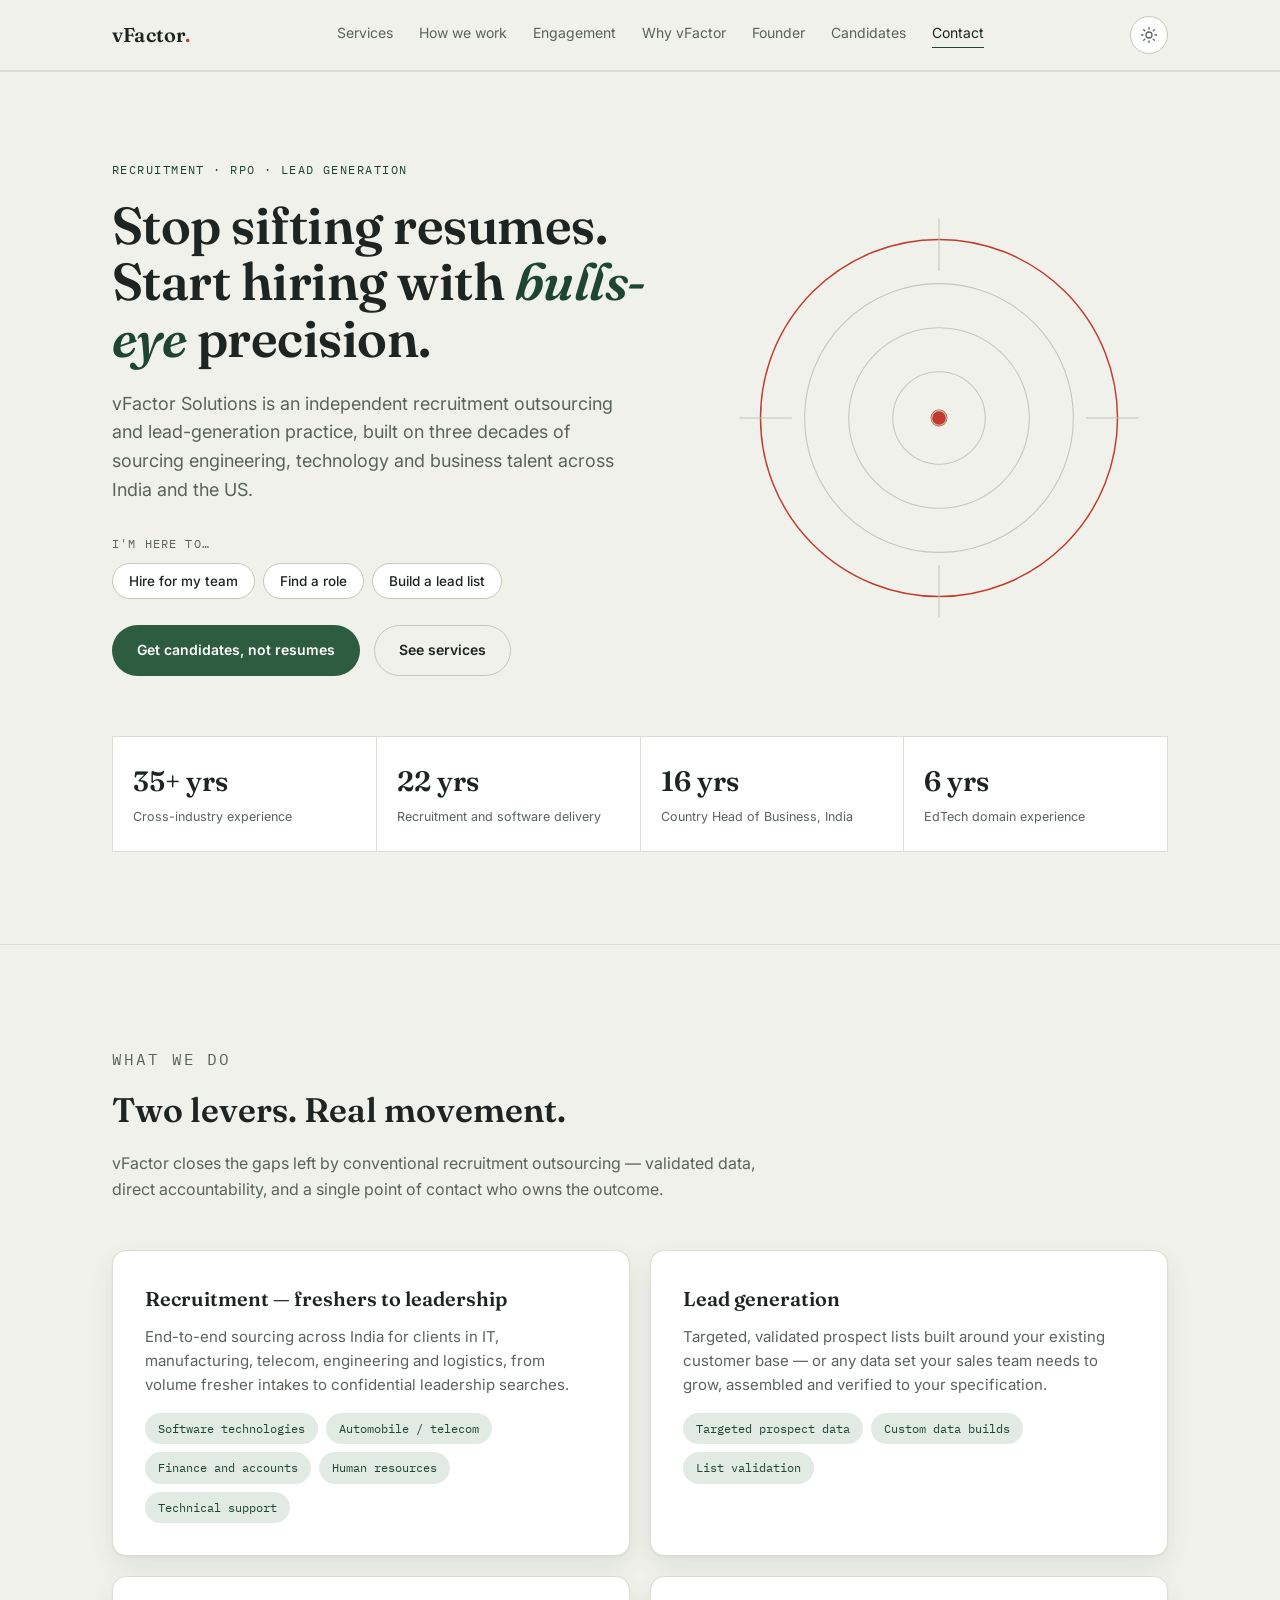
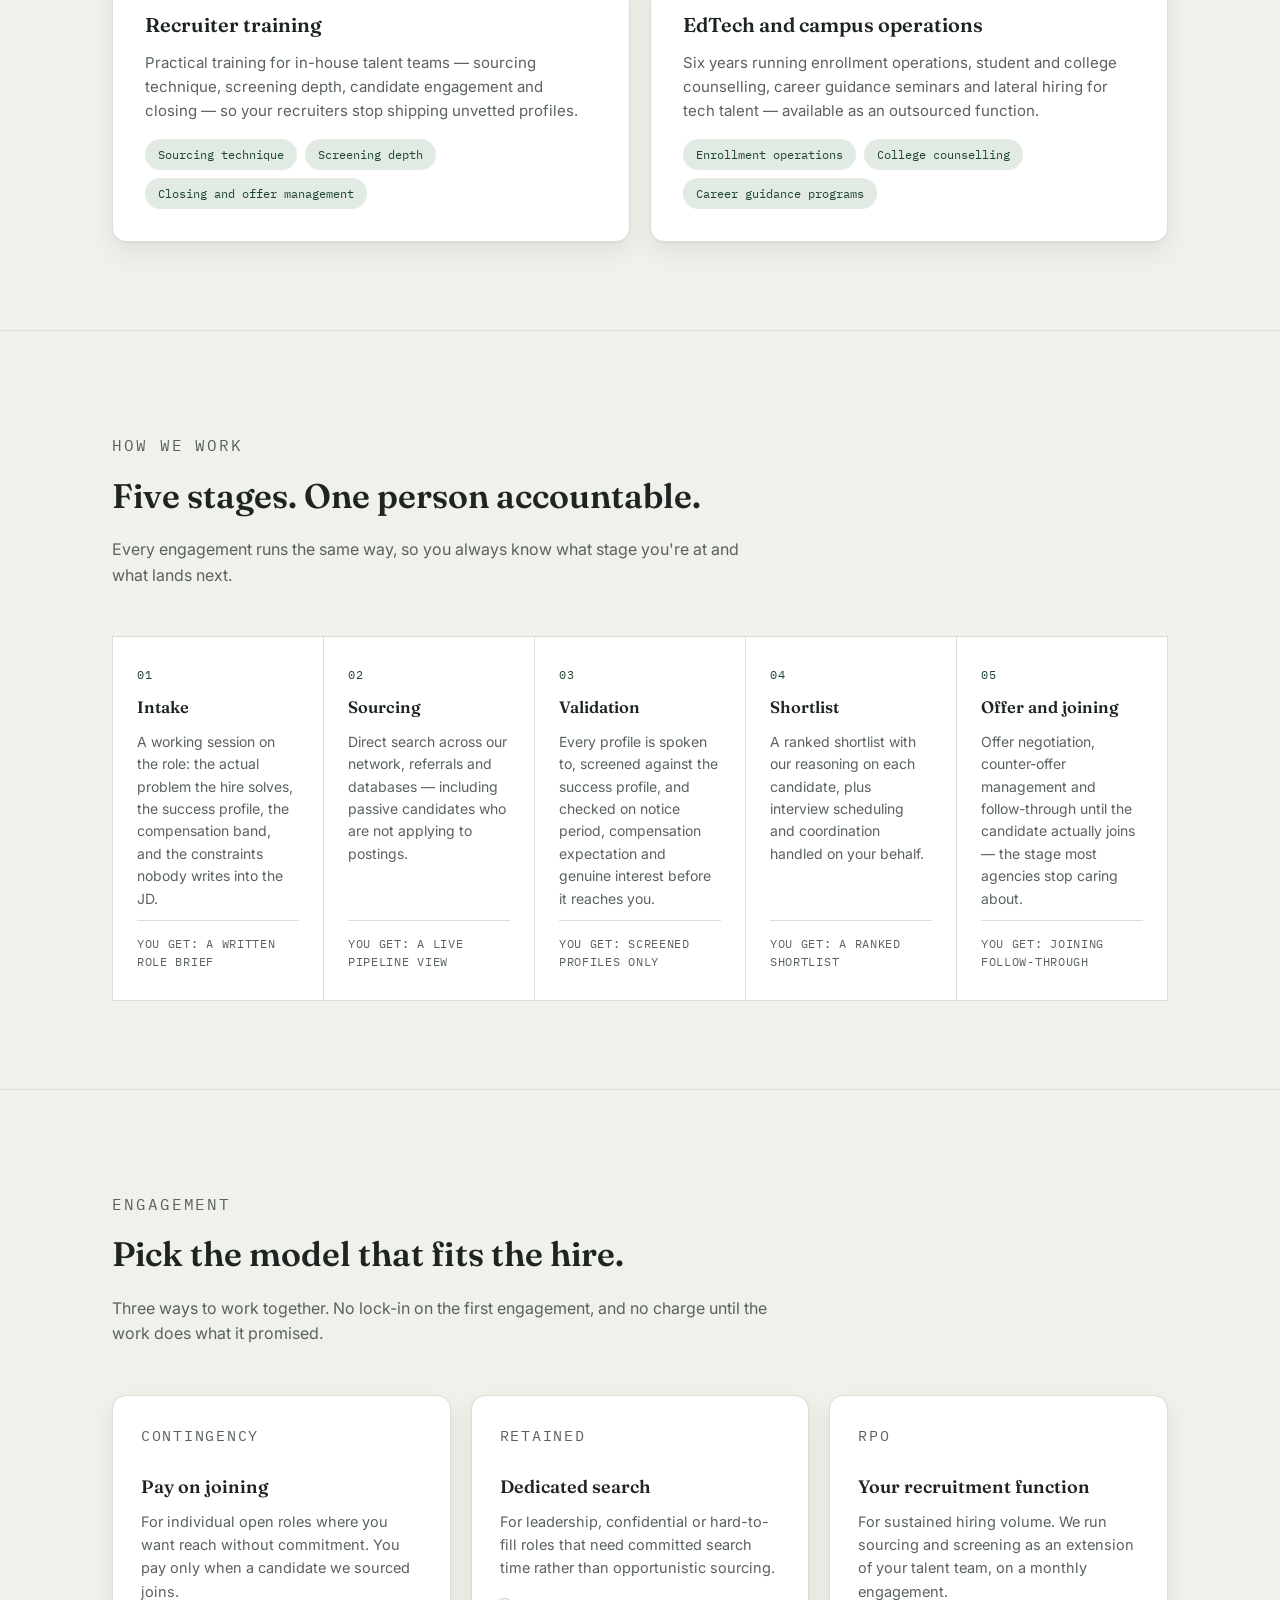
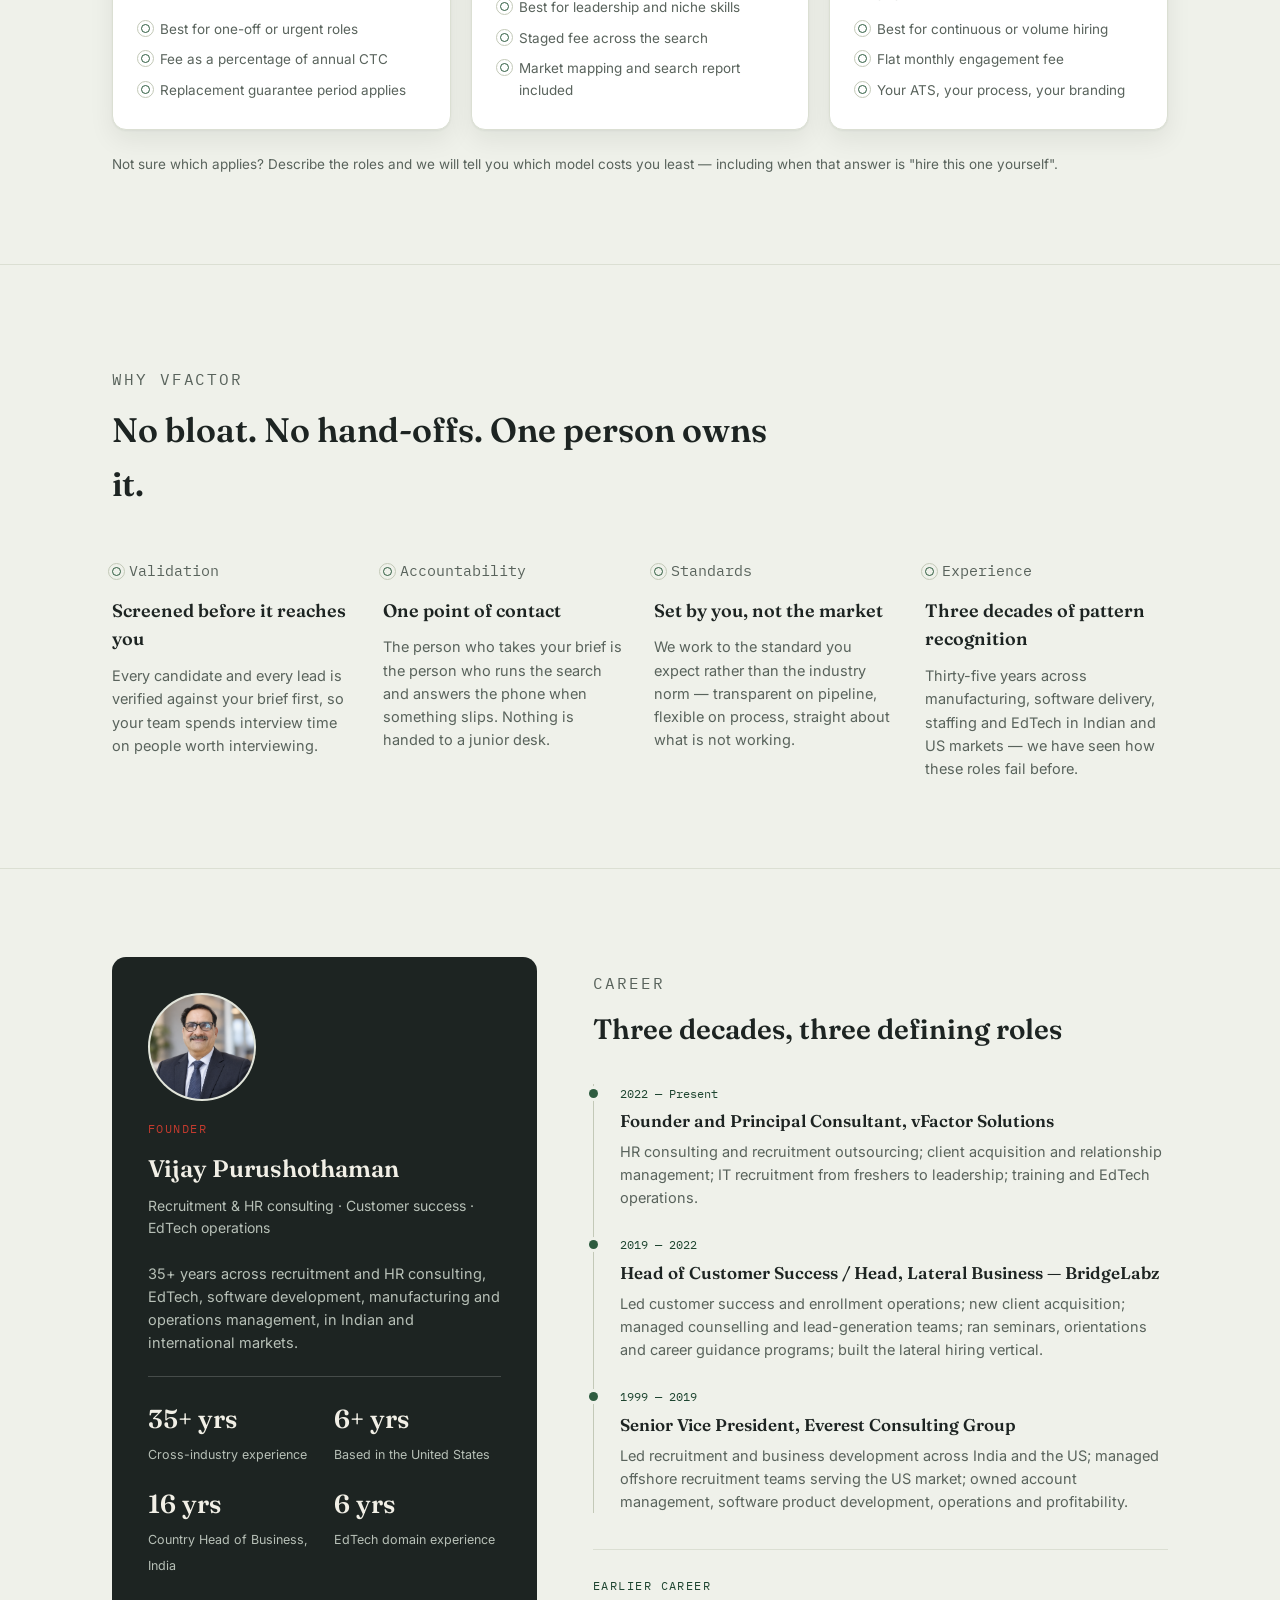
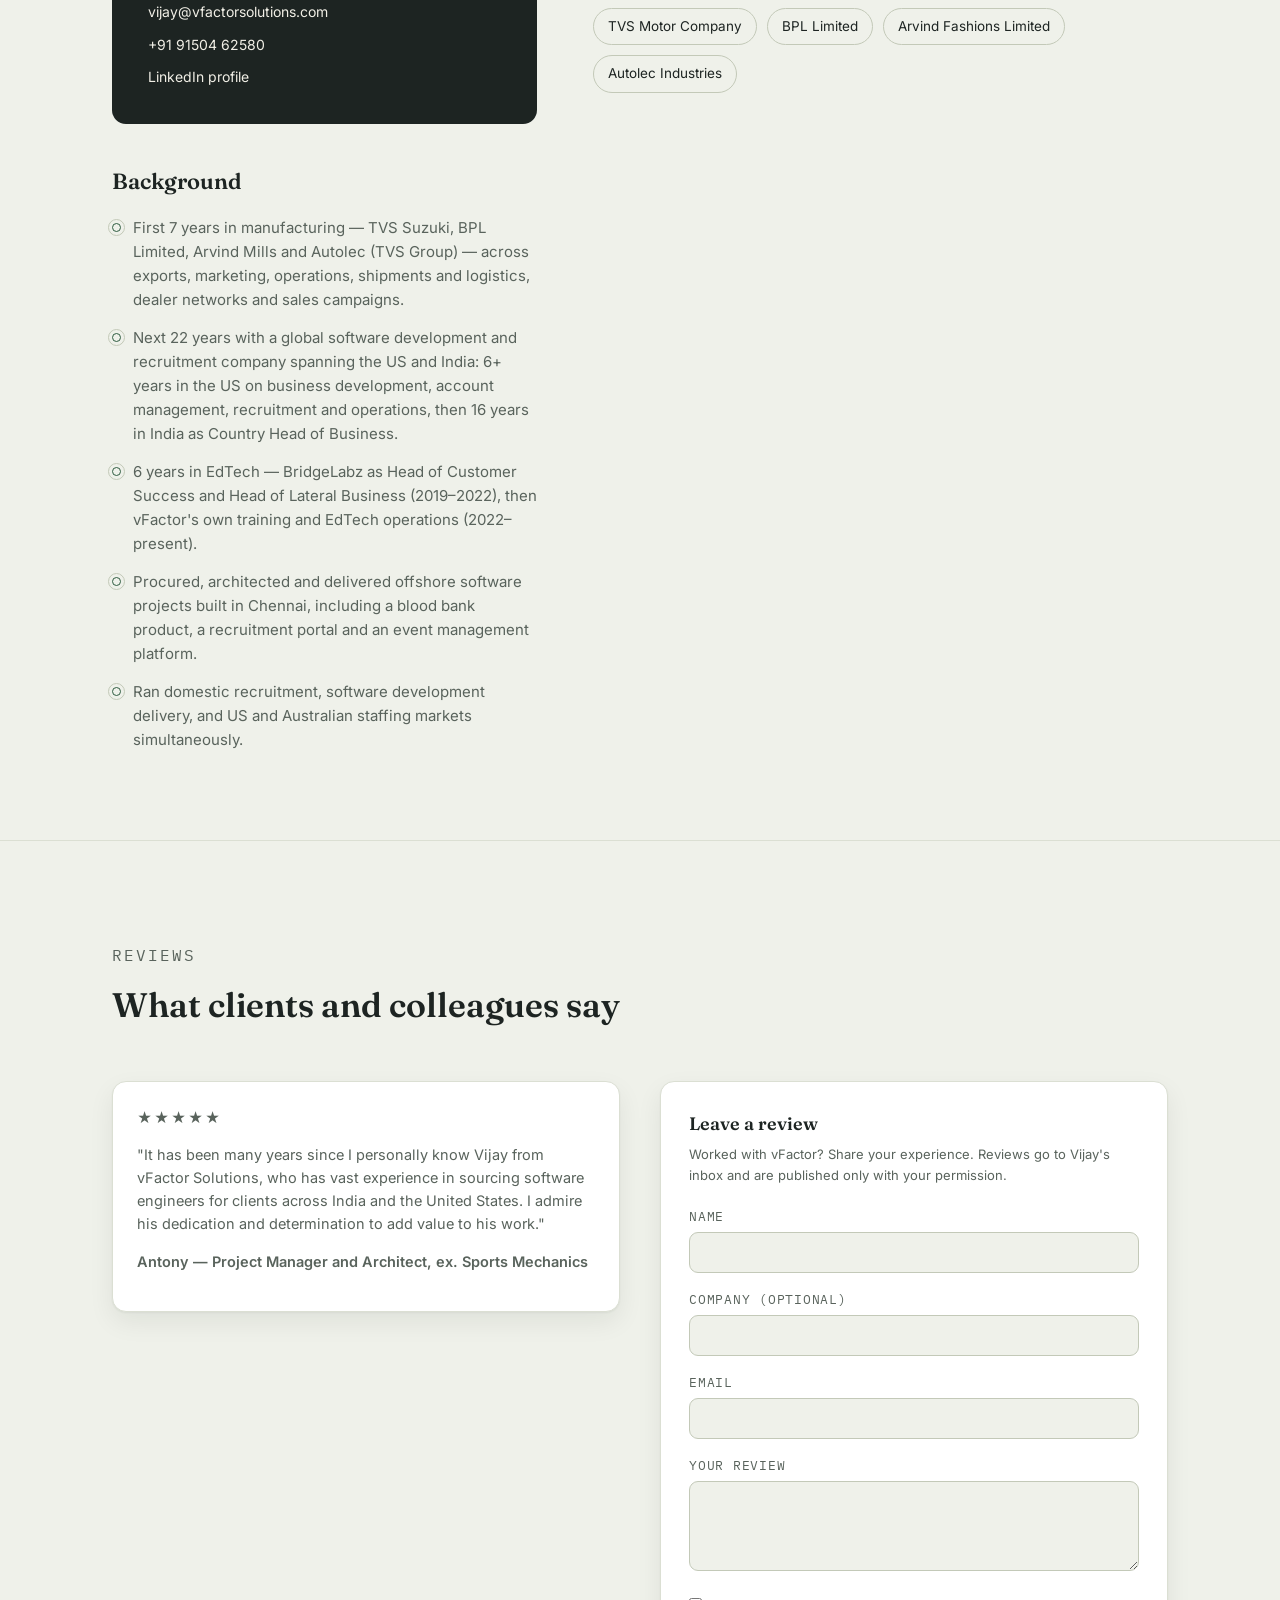
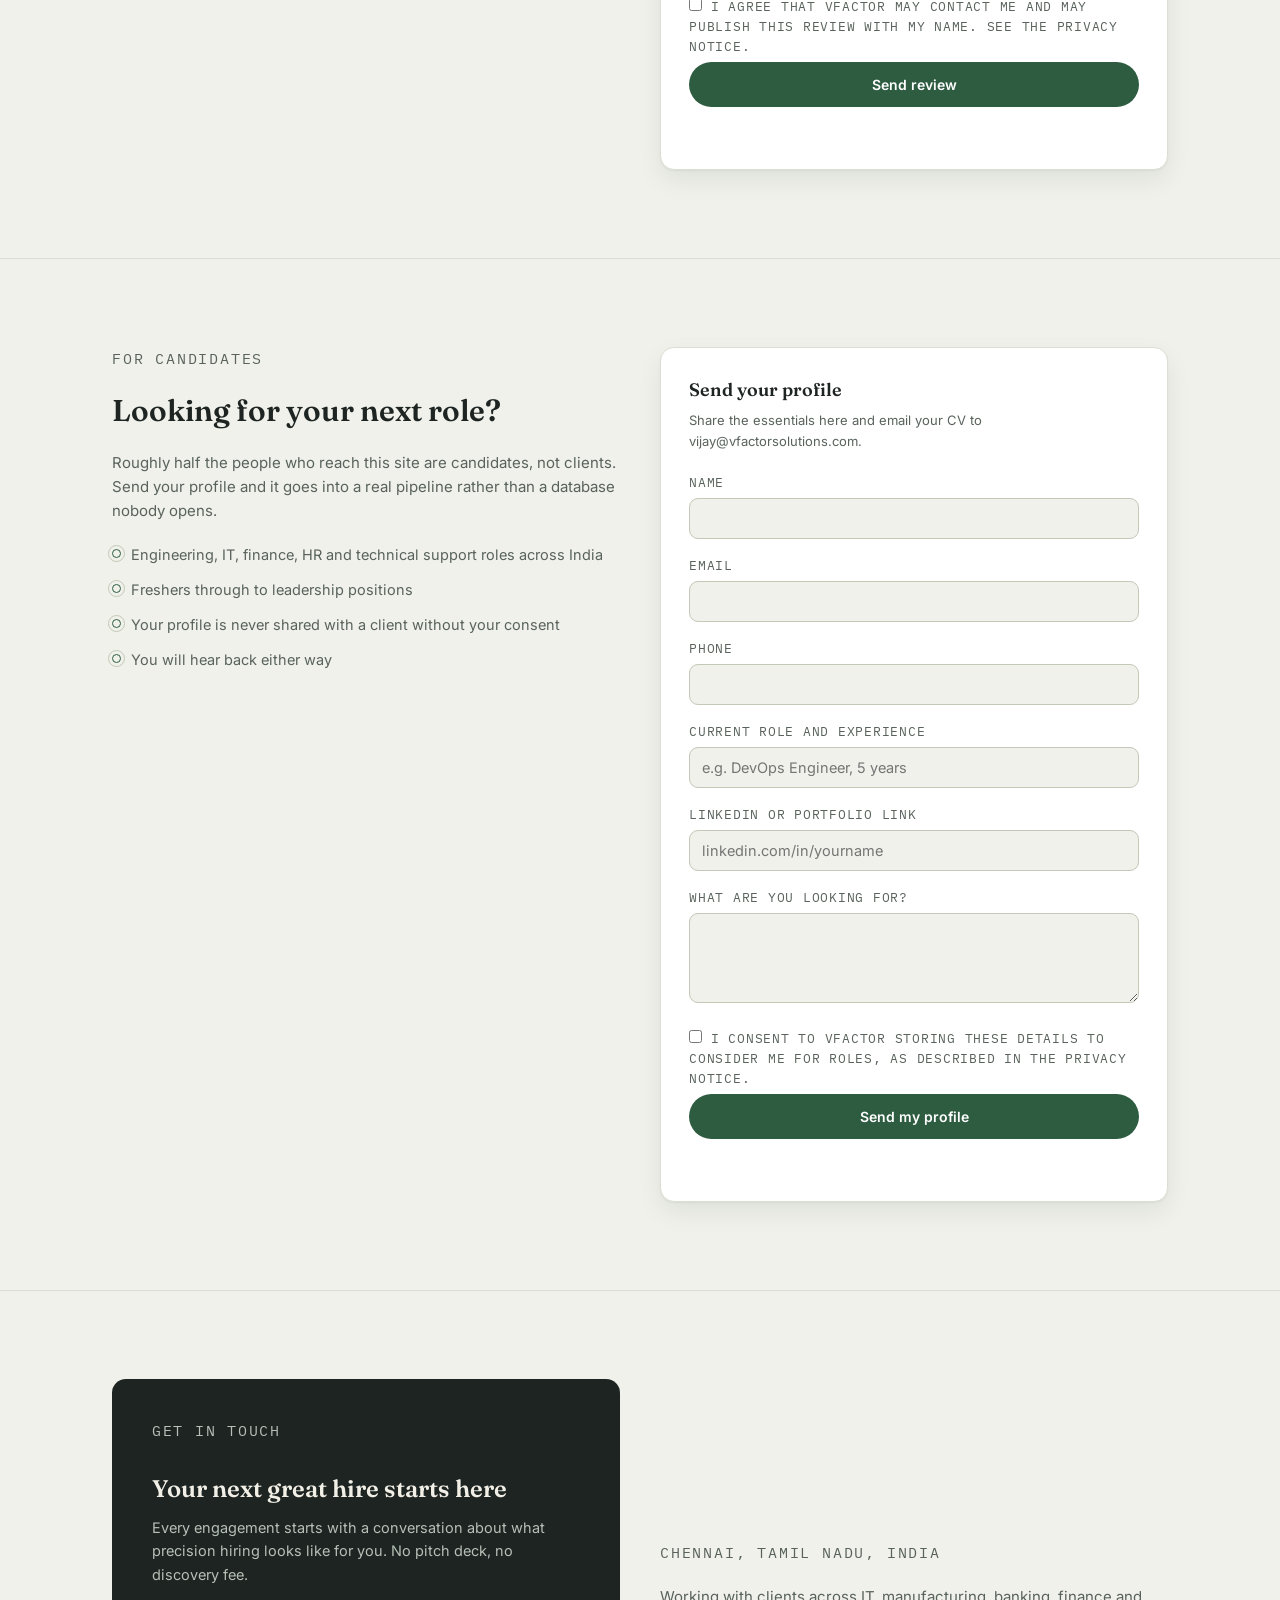
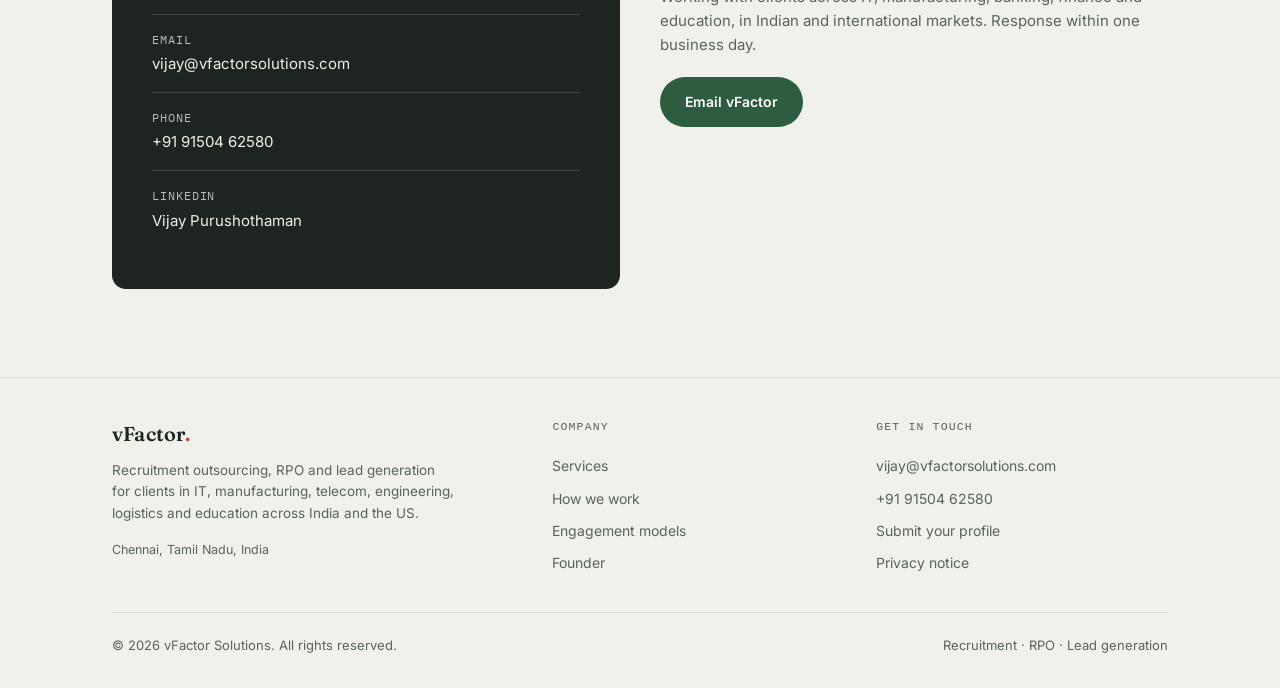
==== commit ae4232b8: "updates" ====
--- a/docs/index.html
+++ b/docs/index.html
@@ -1041,7 +1041,7 @@
         <input id="cd-role" name="current_role" type="text" placeholder="e.g. DevOps Engineer, 5 years" required>
 
         <label for="cd-links">LinkedIn or portfolio link</label>
-        <input id="cd-links" name="links" type="url" inputmode="url" placeholder="https://">
+        <input id="cd-links" name="links" type="text" inputmode="url" placeholder="linkedin.com/in/yourname">
 
         <label for="cd-notes">What are you looking for?</label>
         <textarea id="cd-notes" name="notes"></textarea>
@@ -1223,6 +1223,12 @@
       // honeypot: bots fill hidden fields, people don't
       var trap = form.querySelector('input[name="_gotcha"]');
       if (trap && trap.value) return;
+
+      // accept linkedin.com/in/name as well as a full URL
+      var url = form.querySelector('input[name="links"]');
+      if (url && url.value.trim() && !/^https?:\/\//i.test(url.value.trim())) {
+        url.value = 'https://' + url.value.trim();
+      }
 
       if (status) { status.textContent = ''; status.removeAttribute('data-state'); }
       if (button) { button.disabled = true; button.textContent = 'Sending…'; }
@@ -1262,4 +1268,4 @@
 </script>
 <script data-goatcounter="https://cpvijay25.goatcounter.com/count" async src="//gc.zgo.at/count.js"></script>
 </body>
-</html>
+</html>
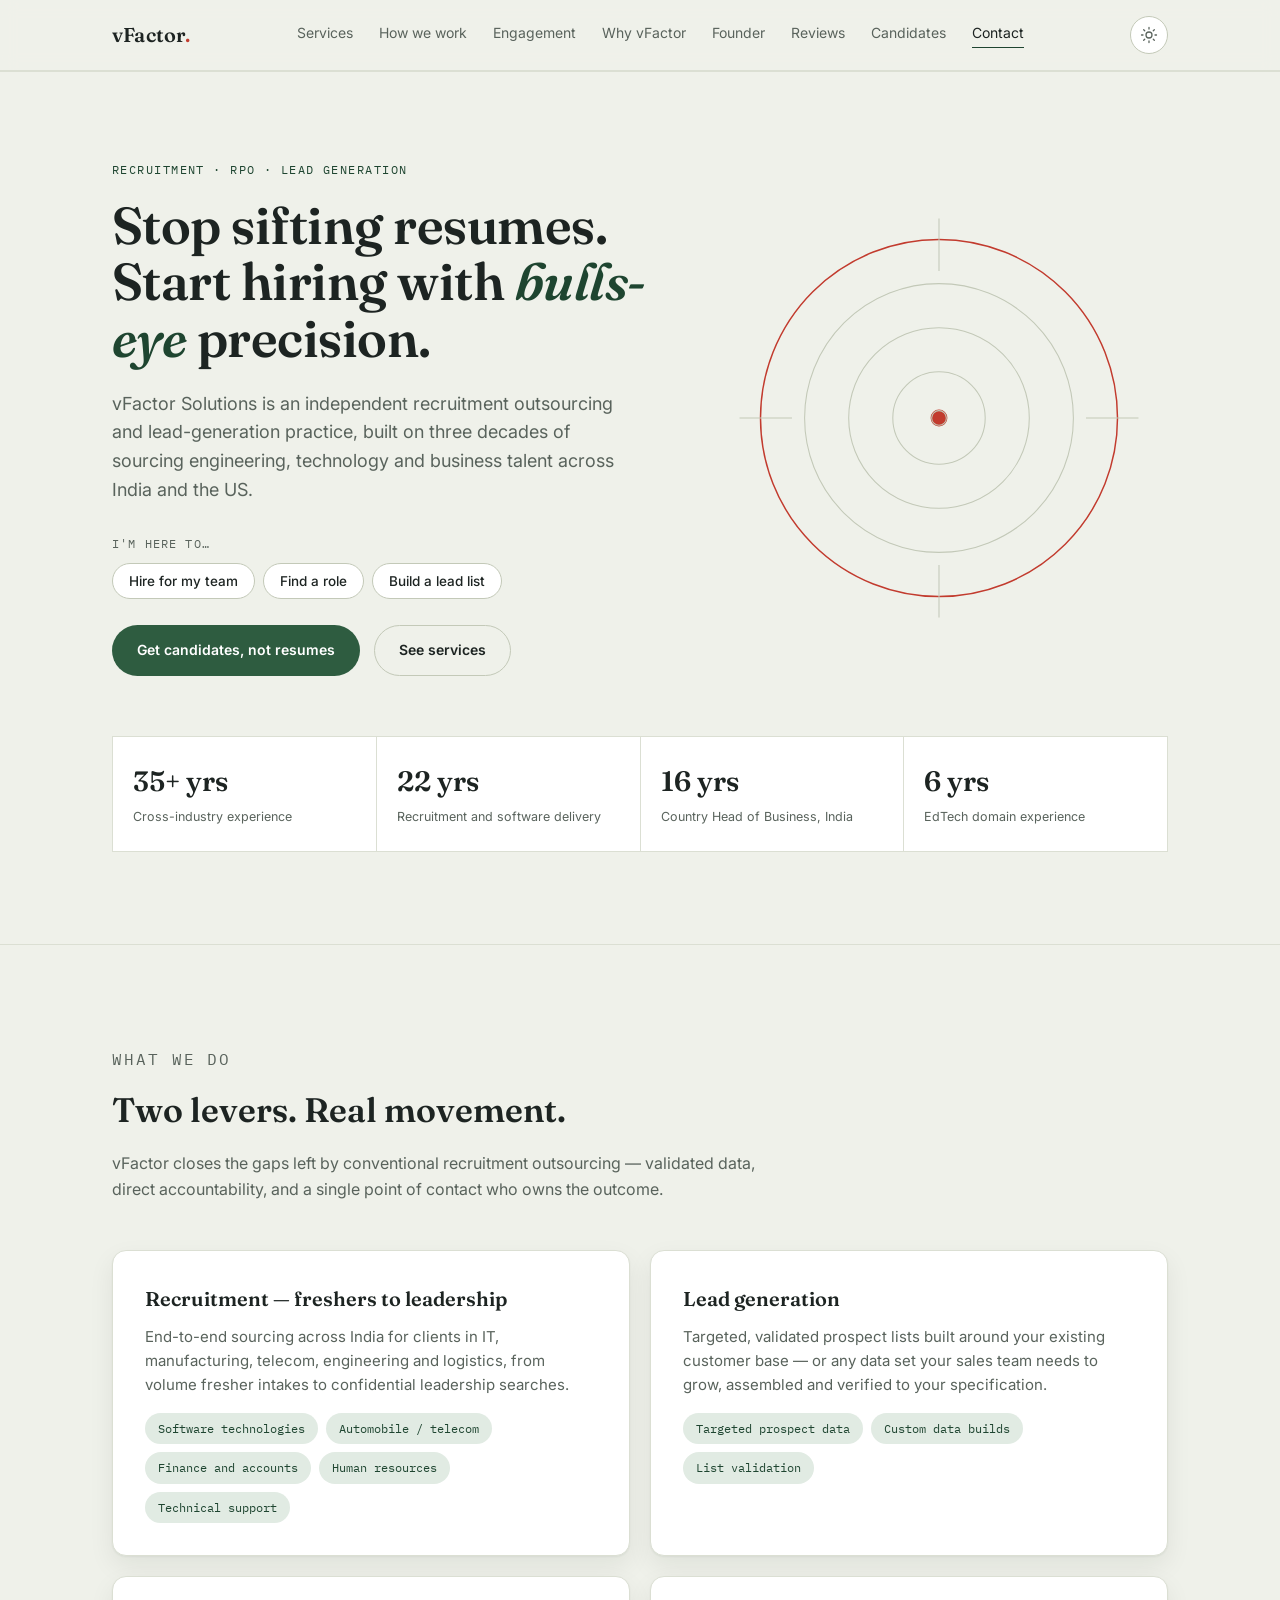
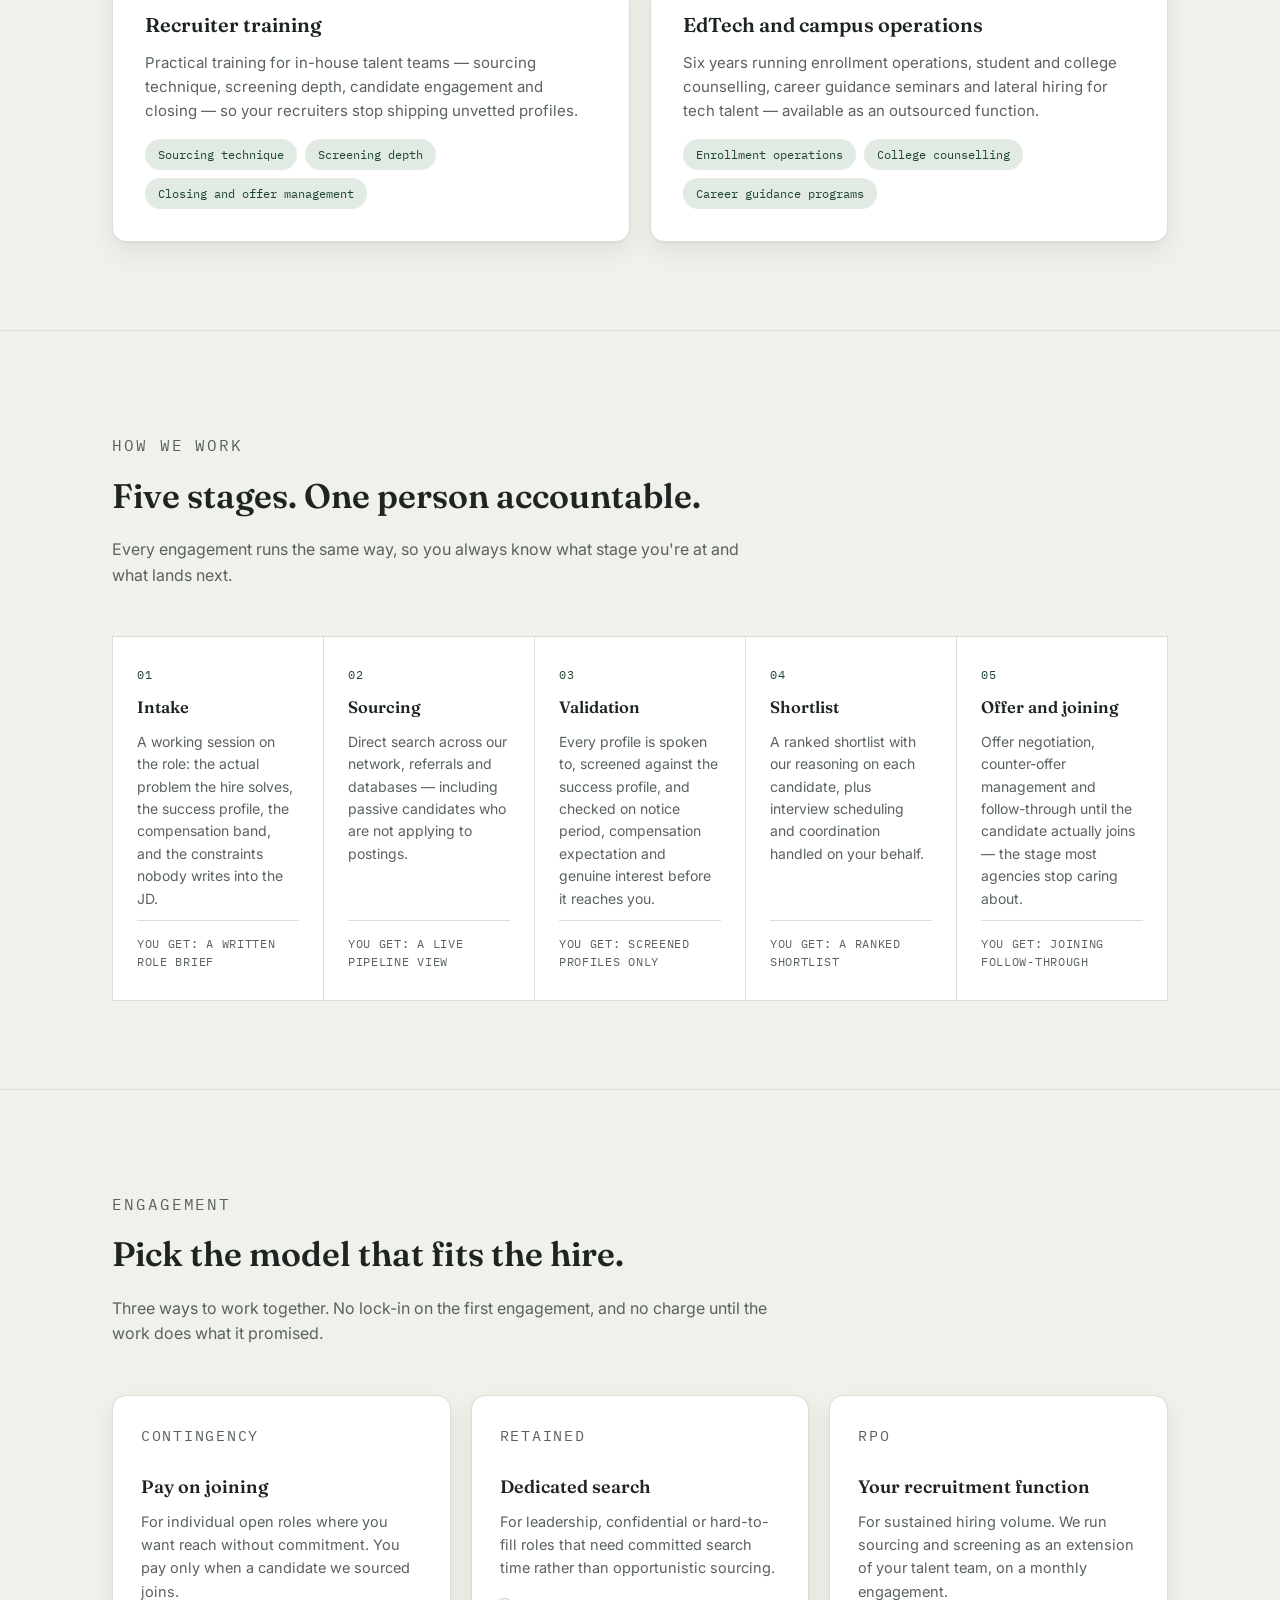
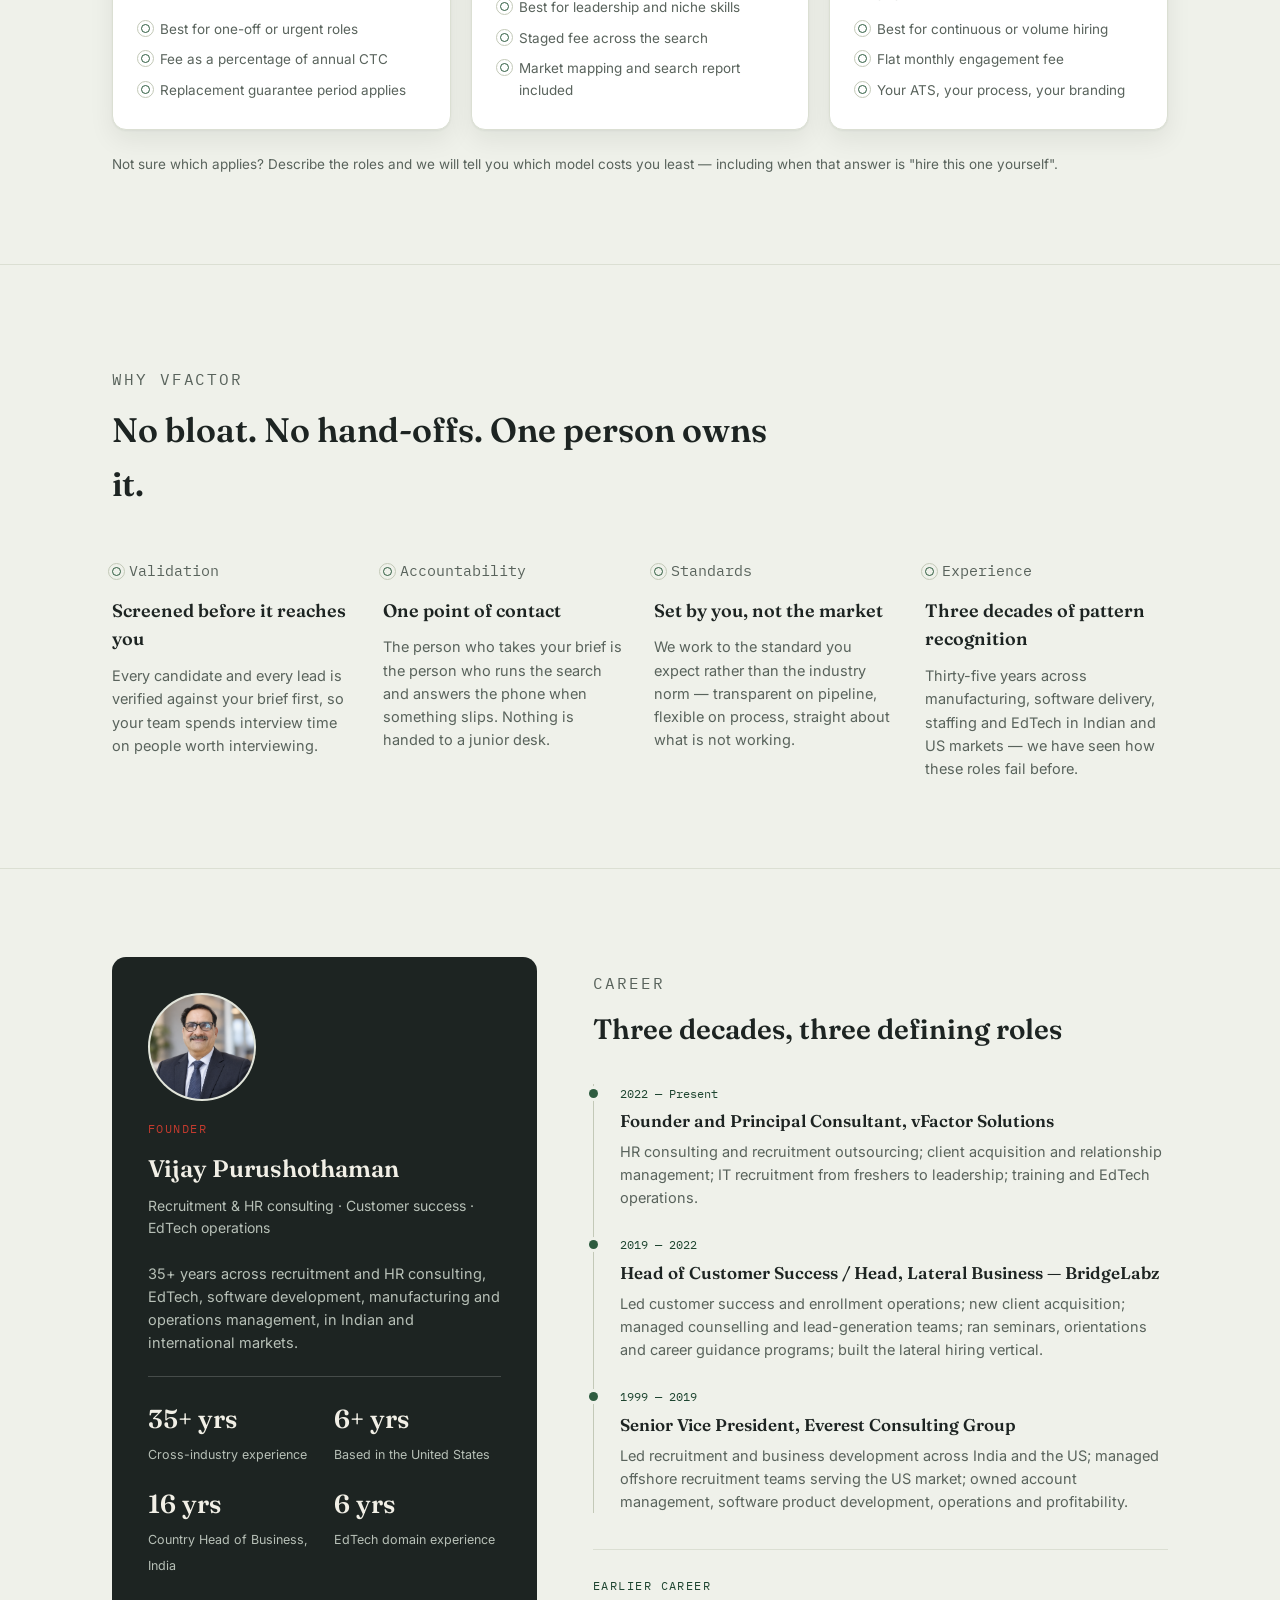
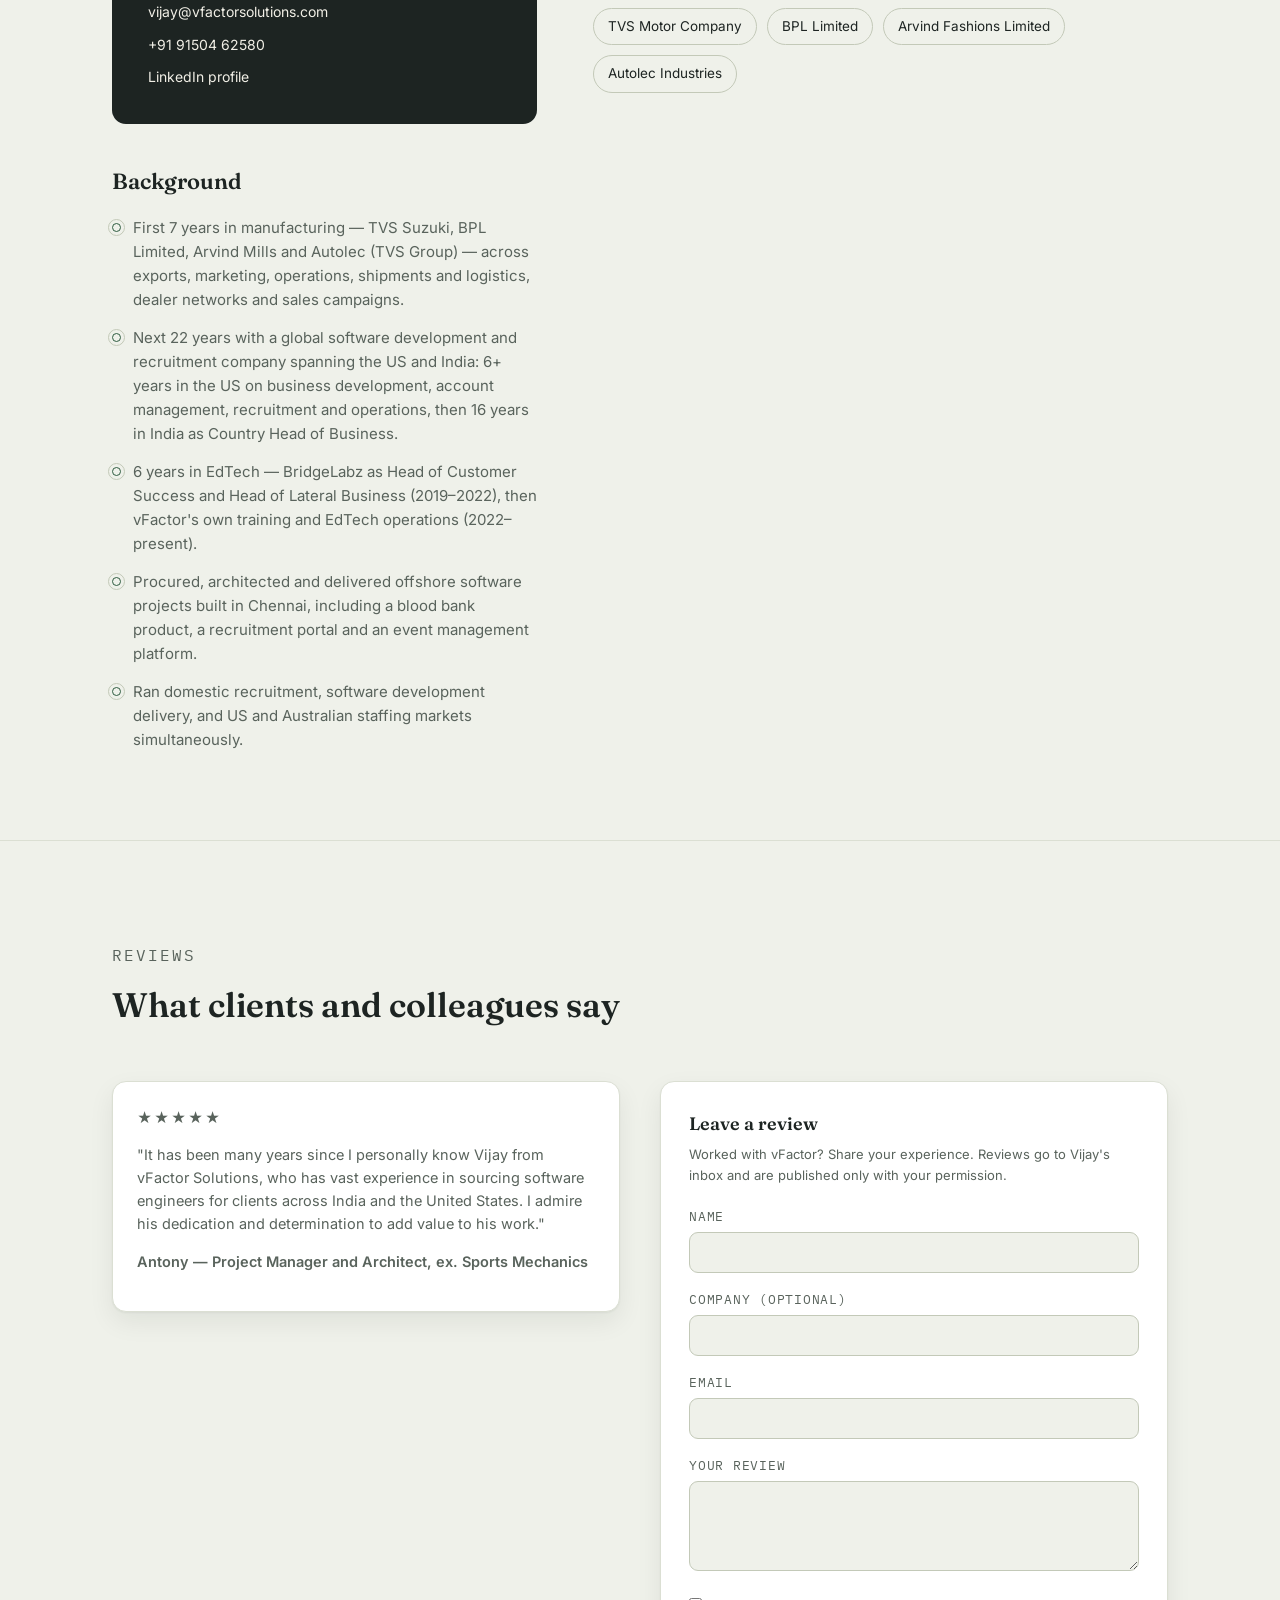
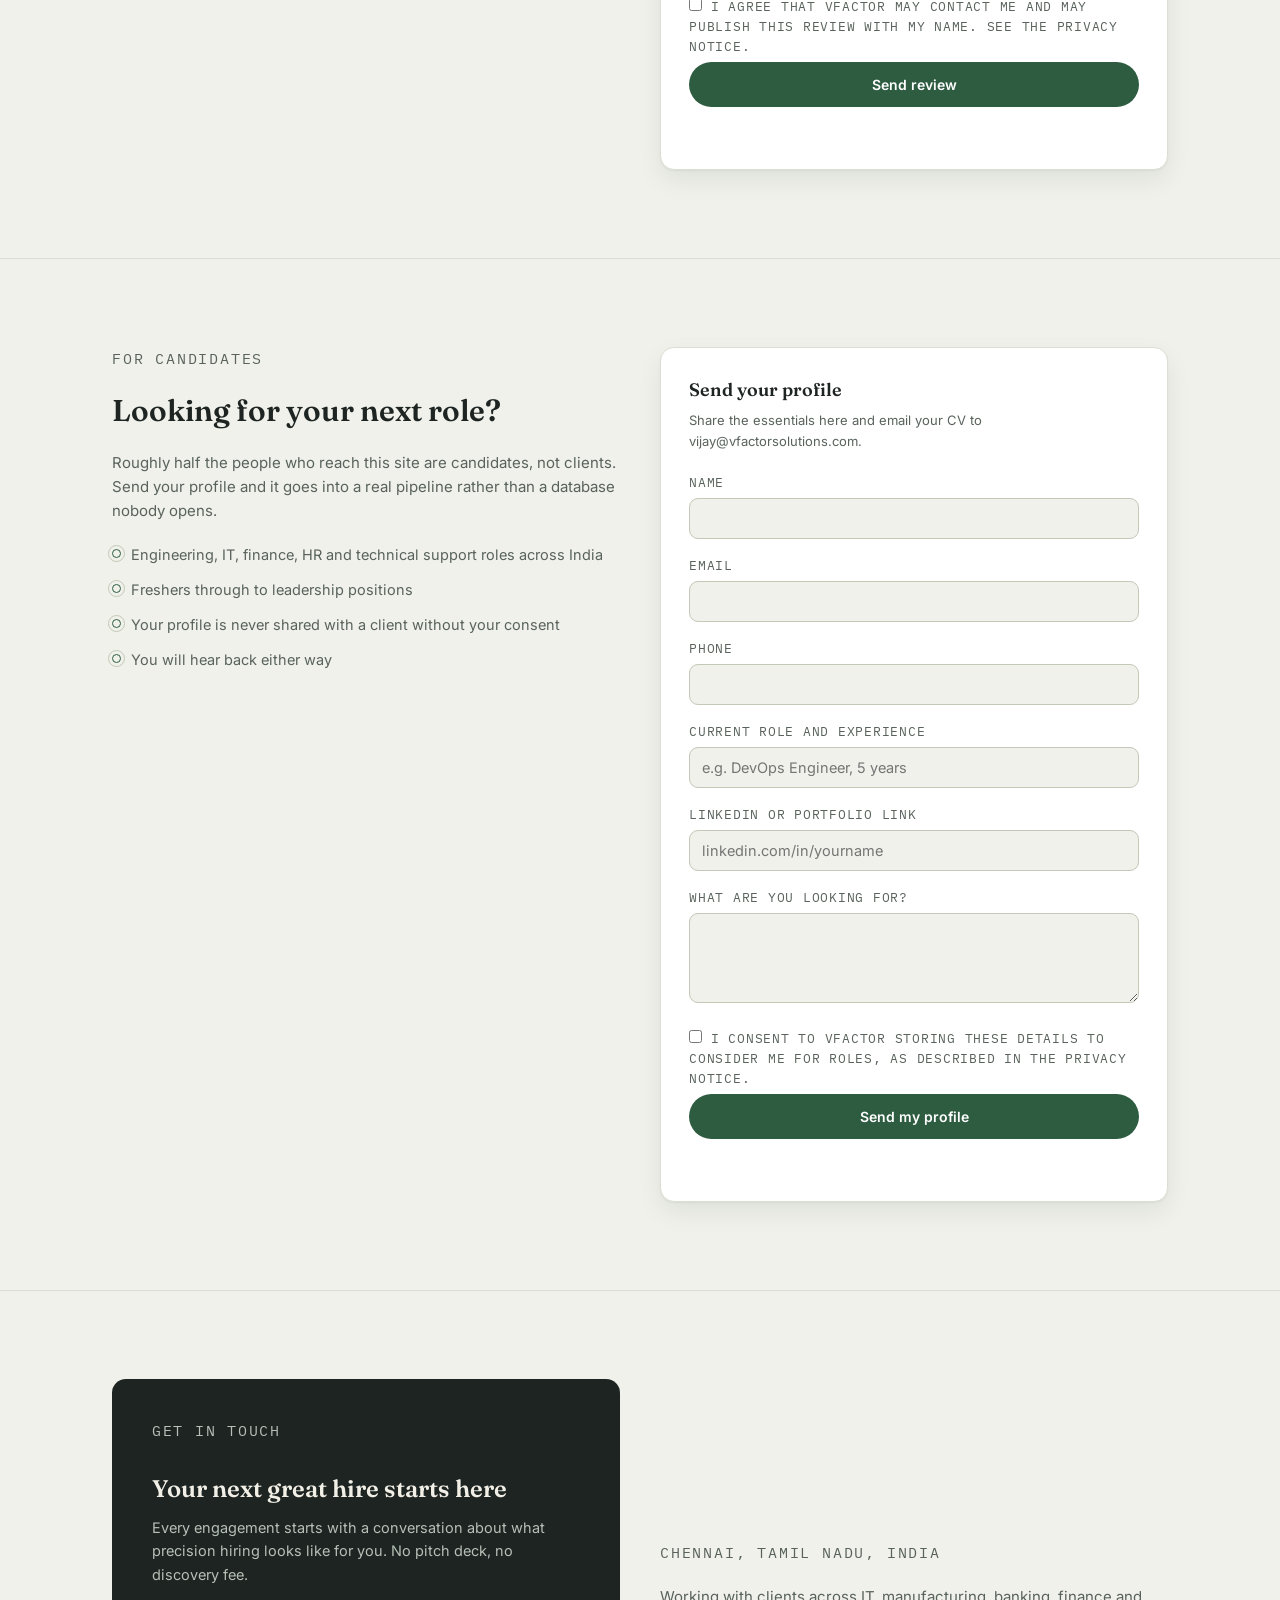
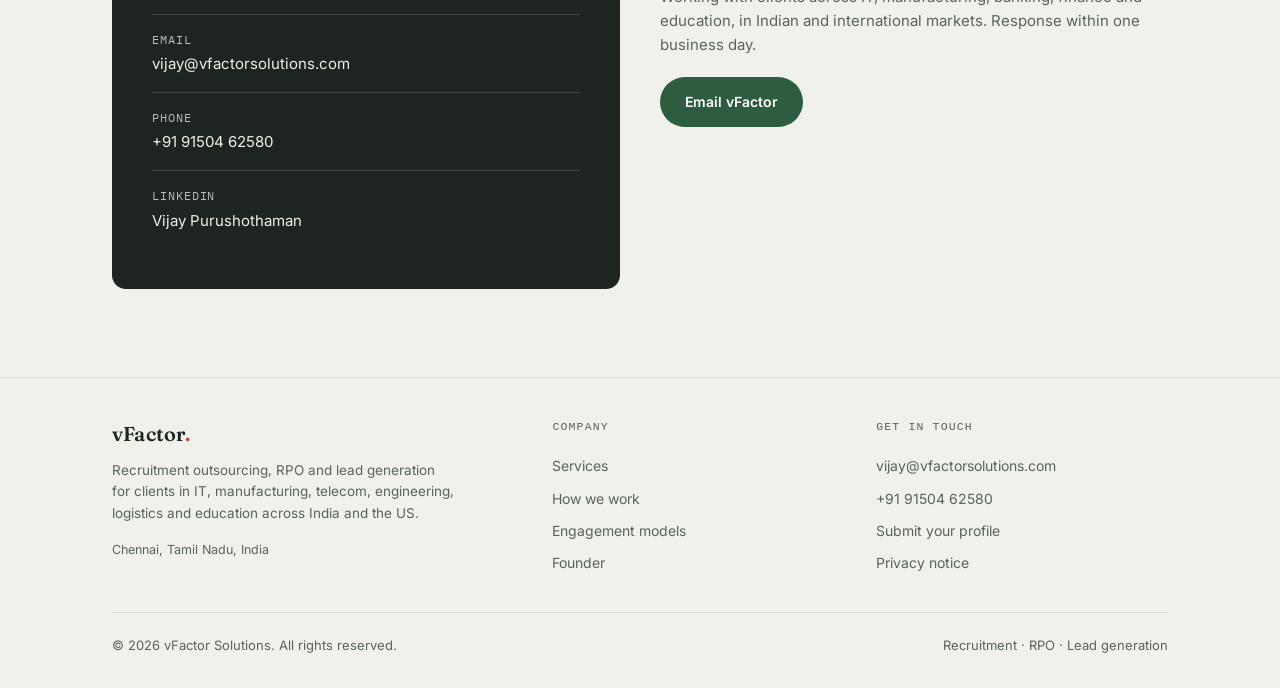
==== commit a2b8b8eb: "Fixing broken links and issues" ====
--- a/docs/index.html
+++ b/docs/index.html
@@ -28,6 +28,8 @@
 <meta name="twitter:image" content="https://vfactorsolutions.com/assets/img/og.png">
 
 <link rel="icon" href="data:image/svg+xml,%3Csvg xmlns='http://www.w3.org/2000/svg' viewBox='0 0 64 64'%3E%3Crect width='64' height='64' rx='12' fill='%231D2422'/%3E%3Ccircle cx='32' cy='32' r='21' fill='none' stroke='%232E5C40' stroke-width='3'/%3E%3Ccircle cx='32' cy='32' r='12' fill='none' stroke='%237BB98F' stroke-width='3'/%3E%3Ccircle cx='32' cy='32' r='4.5' fill='%23C23B2E'/%3E%3C/svg%3E" type="image/svg+xml">
+<link rel="apple-touch-icon" href="/assets/img/apple-touch-icon.png">
+<link rel="manifest" href="/site.webmanifest">
 
 <script>
   /* set theme before first paint to avoid a flash */
@@ -553,6 +555,7 @@
       <a href="#models">Engagement</a>
       <a href="#edge">Why vFactor</a>
       <a href="#founder">Founder</a>
+      <a href="#reviews">Reviews</a>
       <a href="#candidates">Candidates</a>
       <a href="#contact">Contact</a>
     </nav>
@@ -870,7 +873,7 @@
   <div class="wrap founder">
     <div>
       <div class="founder-card">
-        <img class="founder-photo" src="assets/founder.jpg" width="108" height="108" loading="lazy" decoding="async"
+        <img class="founder-photo" src="assets/founder.png" width="108" height="108" loading="lazy" decoding="async"
              alt="Vijay Purushothaman, founder of vFactor Solutions">
         <p class="eyebrow">Founder</p>
         <h3>Vijay Purushothaman</h3>
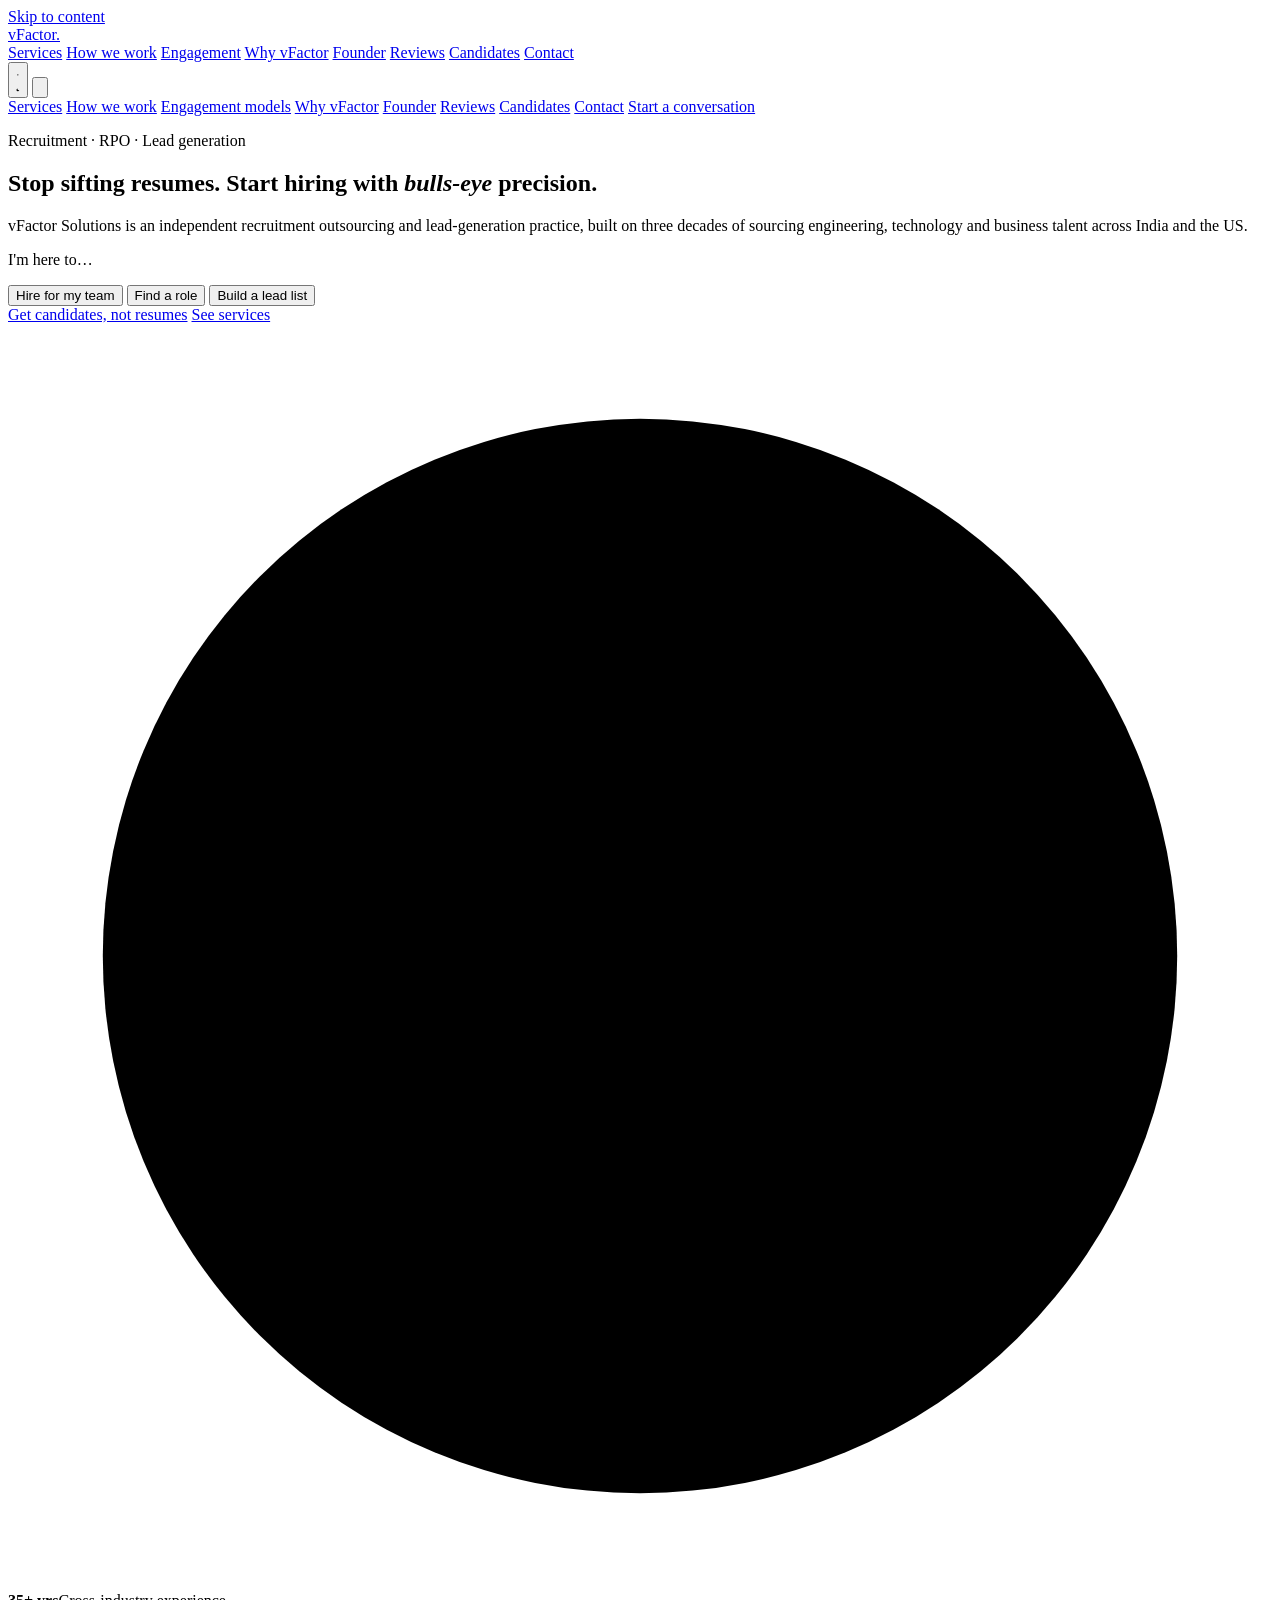
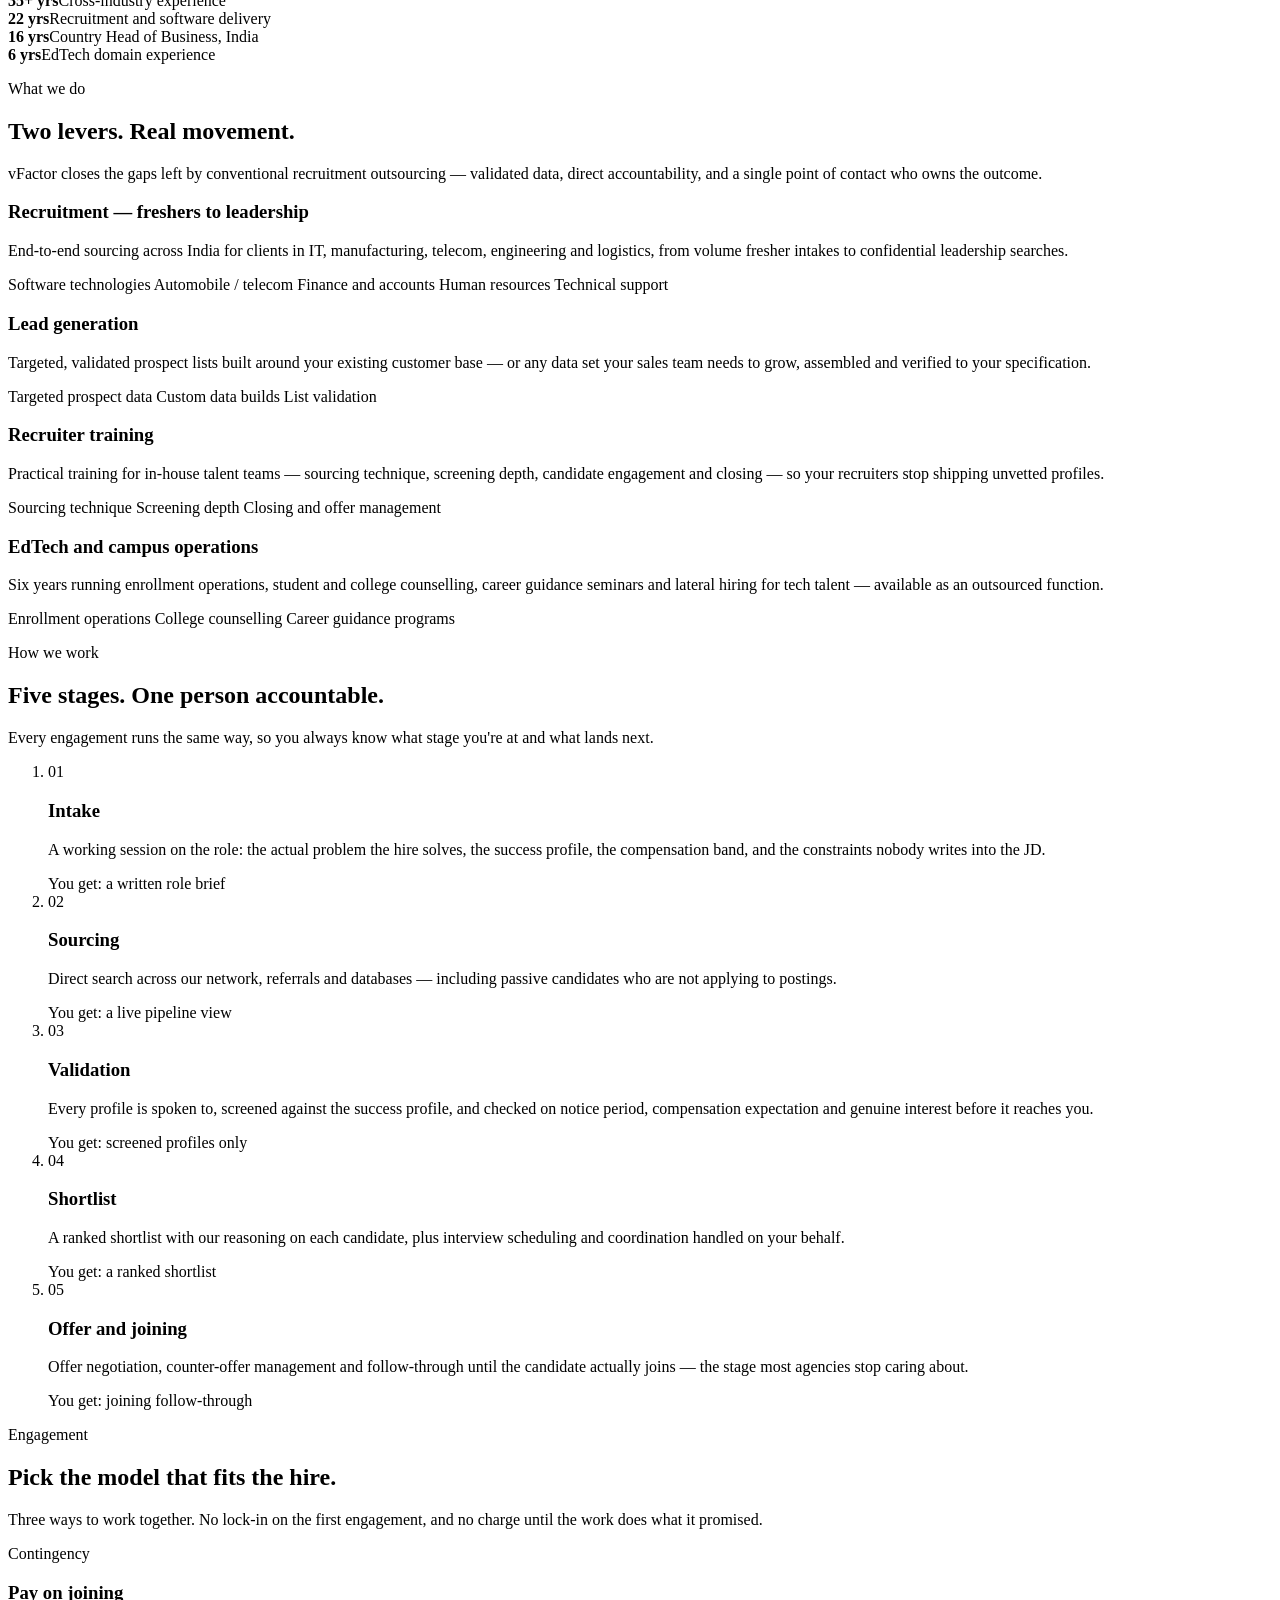
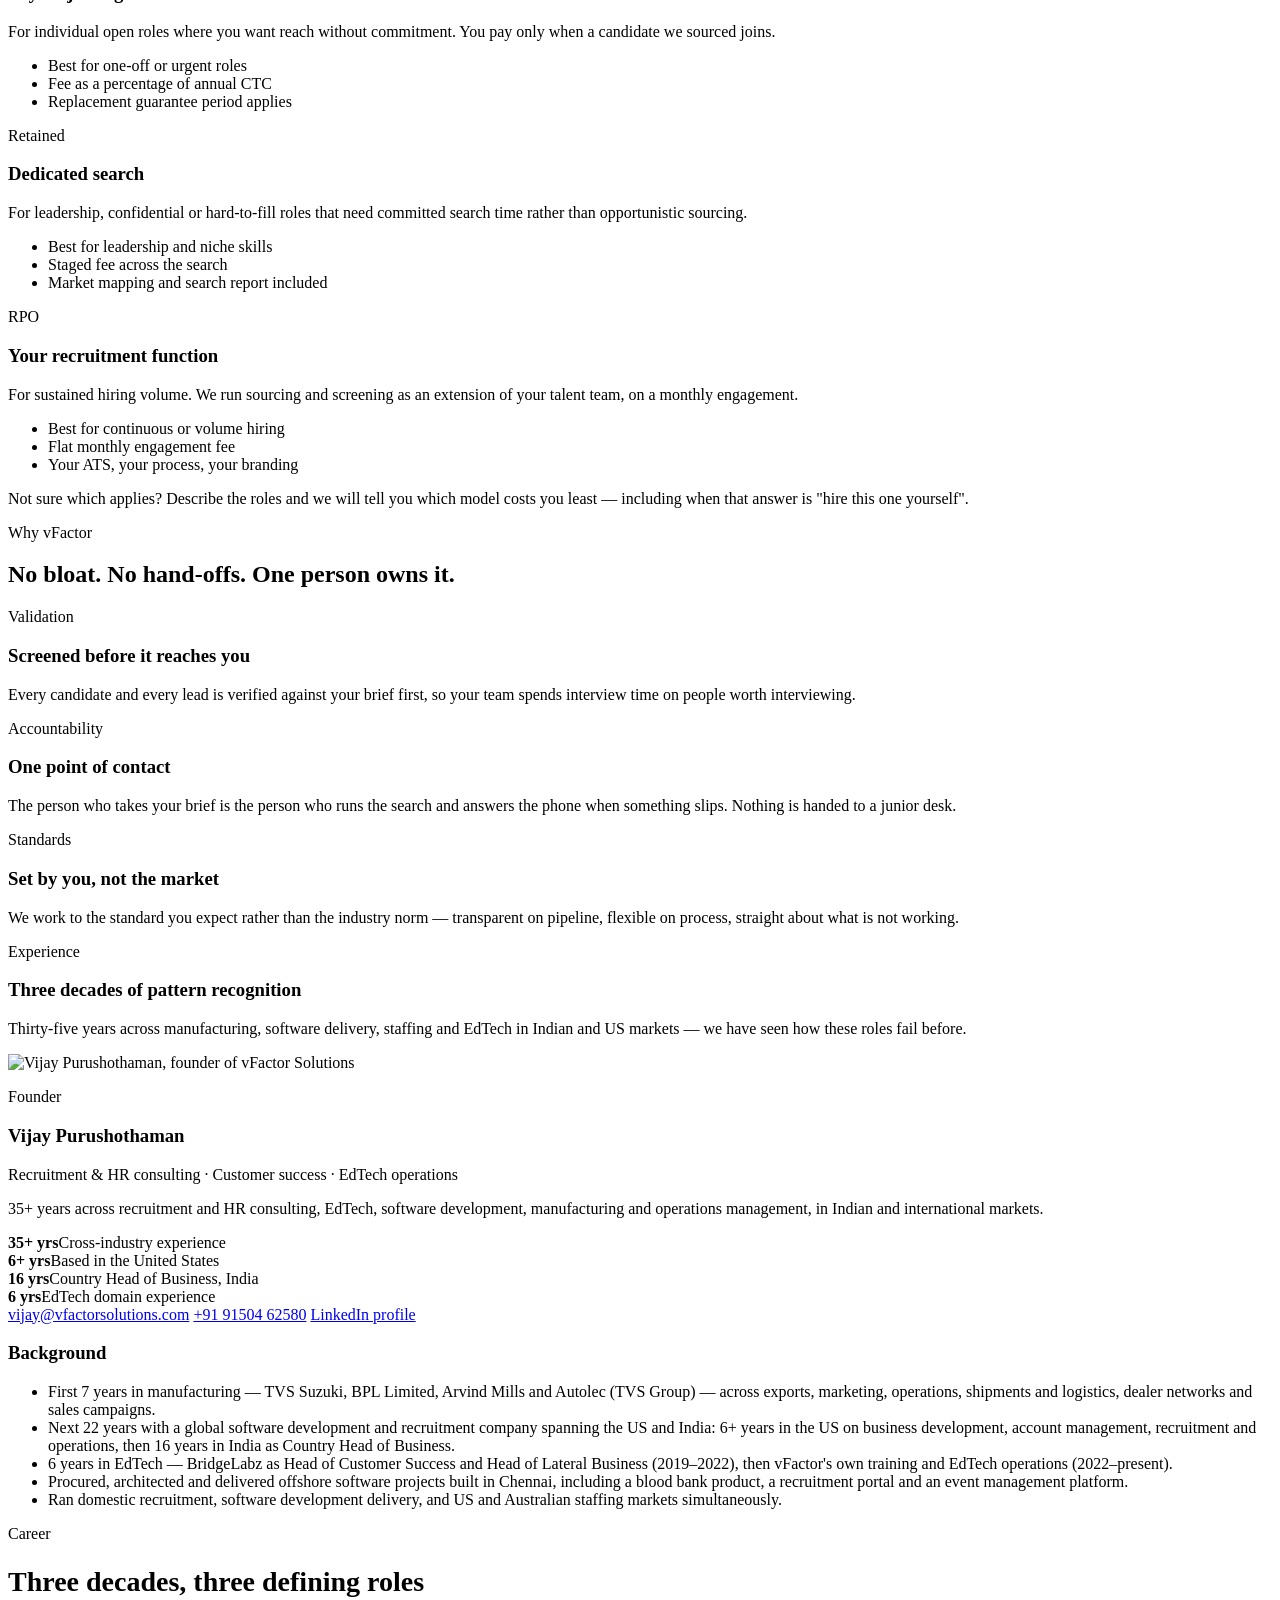
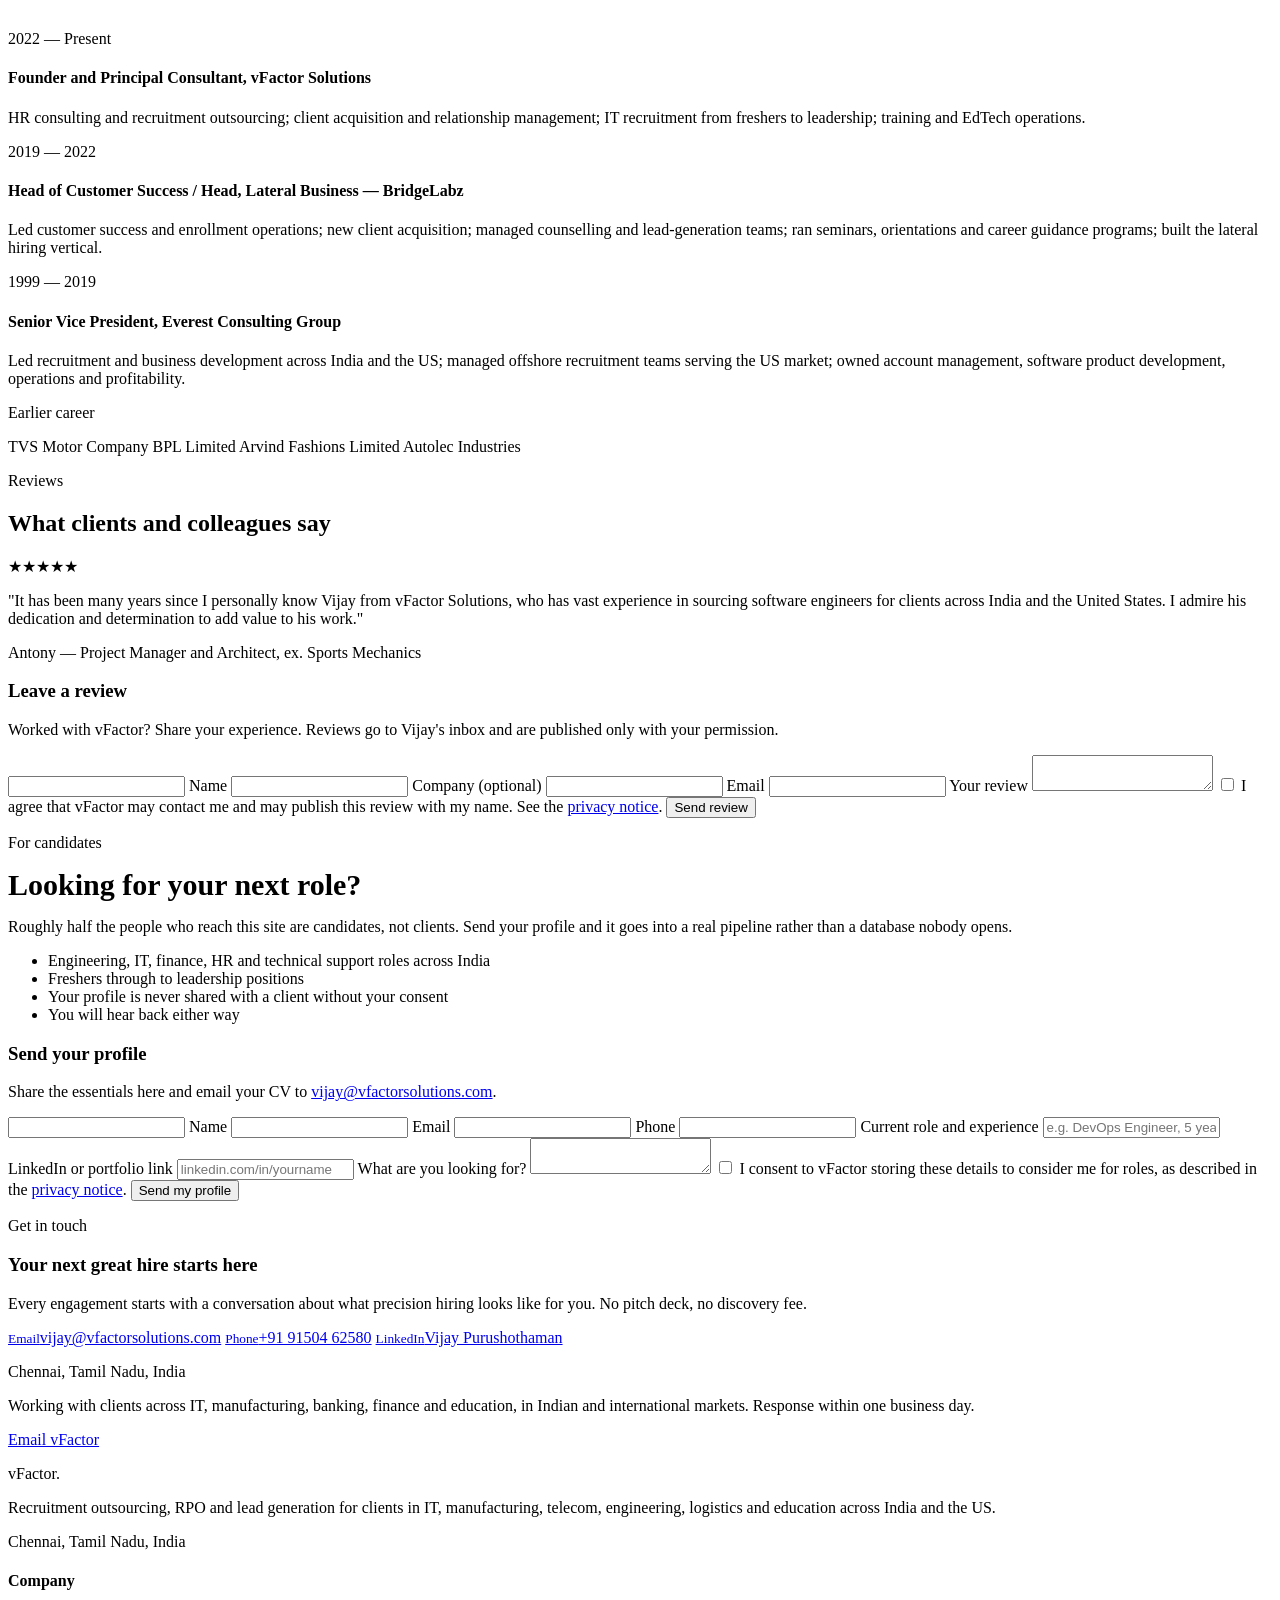
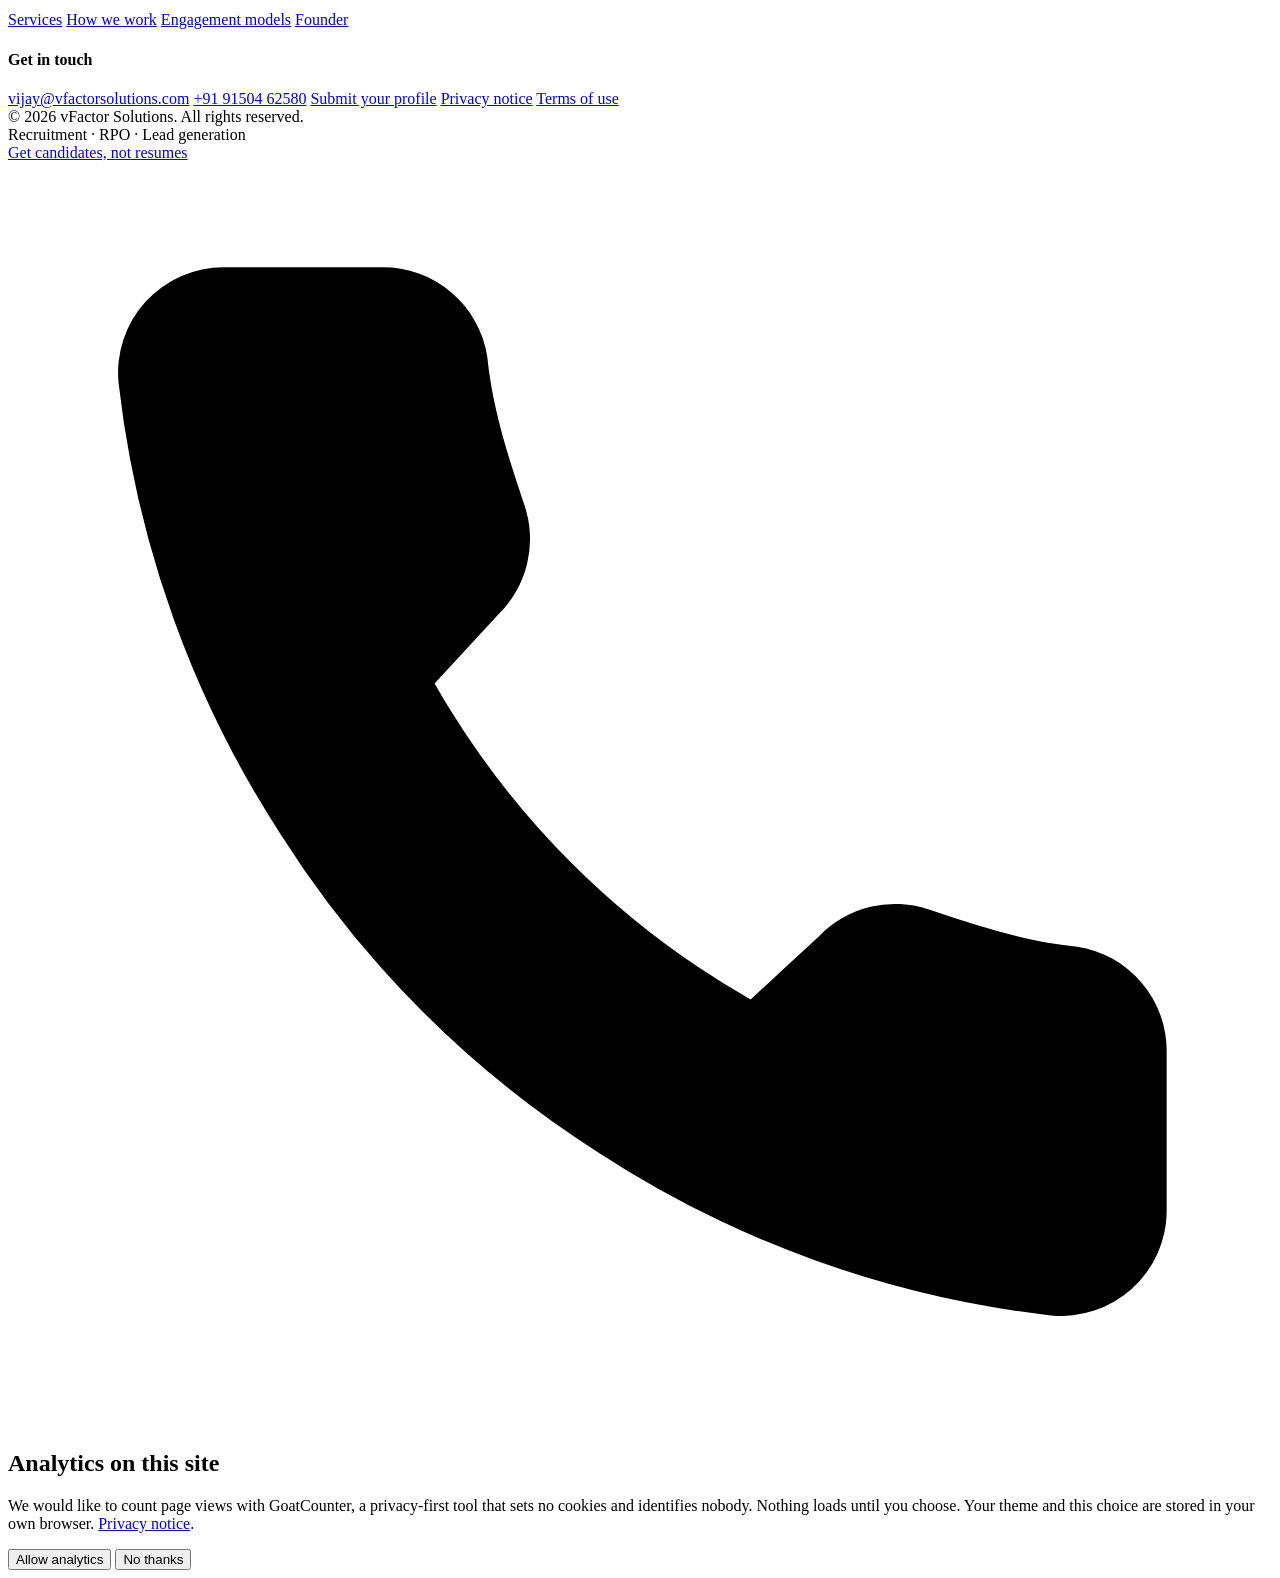
==== commit 88eb6e8e: "Add launch checklist items: legal pages, consent, form states, compressed images Works through the p" ====
--- a/docs/index.html
+++ b/docs/index.html
@@ -1,5 +1,5 @@
 <!DOCTYPE html>
-<html lang="en">
+<html lang="en" data-analytics="https://cpvijay25.goatcounter.com/count">
 <head>
 <meta charset="UTF-8">
 <meta name="viewport" content="width=device-width, initial-scale=1.0">
@@ -27,7 +27,10 @@
 <meta name="twitter:description" content="Validated shortlists, direct accountability, no bloated retainer. Hiring across India and the US.">
 <meta name="twitter:image" content="https://vfactorsolutions.com/assets/img/og.png">
 
-<link rel="icon" href="data:image/svg+xml,%3Csvg xmlns='http://www.w3.org/2000/svg' viewBox='0 0 64 64'%3E%3Crect width='64' height='64' rx='12' fill='%231D2422'/%3E%3Ccircle cx='32' cy='32' r='21' fill='none' stroke='%232E5C40' stroke-width='3'/%3E%3Ccircle cx='32' cy='32' r='12' fill='none' stroke='%237BB98F' stroke-width='3'/%3E%3Ccircle cx='32' cy='32' r='4.5' fill='%23C23B2E'/%3E%3C/svg%3E" type="image/svg+xml">
+<link rel="icon" href="/favicon.ico" sizes="32x32">
+<link rel="icon" href="/assets/img/favicon.svg" type="image/svg+xml">
+<link rel="icon" href="/assets/img/favicon-32.png" type="image/png" sizes="32x32">
+<link rel="icon" href="/assets/img/favicon-16.png" type="image/png" sizes="16x16">
 <link rel="apple-touch-icon" href="/assets/img/apple-touch-icon.png">
 <link rel="manifest" href="/site.webmanifest">
 
@@ -44,446 +47,7 @@
 <link rel="preconnect" href="https://fonts.googleapis.com">
 <link rel="preconnect" href="https://fonts.gstatic.com" crossorigin>
 <link href="https://fonts.googleapis.com/css2?family=Fraunces:opsz,wght@9..144,400;9..144,500;9..144,600&family=Inter:wght@400;500;600&family=IBM+Plex+Mono:wght@500&display=swap" rel="stylesheet">
-<style>
-/* vFactor Solutions — site styles */
-
-:root{
-  --ink:#1D2422;
-  --ink-soft:#59635C;
-  --paper:#EFF1EA;
-  --paper-raised:#FFFFFF;
-  --field:#2E5C40;
-  --field-deep:#1E4530;
-  --signal:#C23B2E;
-  --star:#B8862A;
-  --line:#DBDFD3;
-  --line-strong:#C3C9B8;
-  --surface-inverse:#1D2422;
-  --text-inverse:#F1EFE6;
-  --text-inverse-soft:#B7C0B7;
-  --field-tint:#E1EBE3;
-  --signal-tint:#F6E1DD;
-
-  --ease:cubic-bezier(.65,0,.35,1);
-  --dur:.6s;
-  --radius:14px;
-  --radius-sm:9px;
-  --shadow-card:0 1px 2px rgba(20,30,20,.05),0 10px 26px rgba(20,30,20,.07);
-  --font-display:'Fraunces',Georgia,serif;
-  --font-body:'Inter',system-ui,-apple-system,'Segoe UI',sans-serif;
-  --font-mono:'IBM Plex Mono',ui-monospace,monospace;
-}
-
-[data-theme="dark"]{
-  --ink:#ECEFE9;
-  --ink-soft:#A8B2A9;
-  --paper:#10140F;
-  --paper-raised:#181D16;
-  --field:#7BB98F;
-  --field-deep:#A3D3B2;
-  --signal:#E2604F;
-  --star:#D6A247;
-  --line:#28322A;
-  --line-strong:#3A473C;
-  --surface-inverse:#0B0F0B;
-  --text-inverse:#EFEEE4;
-  --text-inverse-soft:#AAB4AB;
-  --field-tint:#1B2A20;
-  --signal-tint:#331E1A;
-  --shadow-card:0 1px 2px rgba(0,0,0,.35),0 10px 26px rgba(0,0,0,.28);
-}
-
-/* Theme-change transition is enabled only for the ~500ms of the switch,
-   instead of running a universal transition on every element forever. */
-html.theming,
-html.theming *{
-  transition:background-color .5s var(--ease),border-color .5s var(--ease),
-             color .5s var(--ease),box-shadow .5s var(--ease),
-             fill .5s var(--ease),stroke .5s var(--ease) !important;
-}
-
-*{box-sizing:border-box;margin:0;padding:0;}
-html{scroll-behavior:smooth;scroll-padding-top:88px;}
-
-body{
-  background:var(--paper);
-  color:var(--ink);
-  font-family:var(--font-body);
-  font-size:16px;
-  line-height:1.6;
-  -webkit-font-smoothing:antialiased;
-}
-
-h1,h2,h3,h4{font-family:var(--font-display);font-weight:600;color:var(--ink);}
-a{color:inherit;text-decoration:none;}
-img{max-width:100%;}
-
-:focus-visible{
-  outline:2px solid var(--field);
-  outline-offset:3px;
-  border-radius:4px;
-}
-
-.skip-link{
-  position:absolute;left:-9999px;top:0;z-index:100;
-  background:var(--field);color:#fff;padding:12px 18px;border-radius:0 0 var(--radius-sm) 0;
-  font-size:14px;font-weight:600;
-}
-.skip-link:focus{left:0;}
-
-.eyebrow{
-  font-family:var(--font-mono);
-  font-size:12px;
-  letter-spacing:.12em;
-  text-transform:uppercase;
-  color:var(--field-deep);
-}
-
-.wrap{max-width:1120px;margin:0 auto;padding:0 32px;}
-
-/* signature element */
-.ring{
-  display:inline-block;width:9px;height:9px;border-radius:50%;
-  border:1.5px solid var(--field);position:relative;flex-shrink:0;
-}
-.ring::after{
-  content:"";position:absolute;inset:-5px;border:1px solid var(--line-strong);border-radius:50%;
-}
-
-/* ---------- header ---------- */
-header{
-  position:sticky;top:0;z-index:30;
-  background:color-mix(in srgb,var(--paper) 88%,transparent);
-  backdrop-filter:blur(8px);
-  border-bottom:1px solid var(--line);
-}
-@supports not (background:color-mix(in srgb,red 50%,transparent)){
-  header{background:var(--paper);}
-}
-
-.nav{display:flex;align-items:center;justify-content:space-between;gap:16px;padding:16px 32px;max-width:1120px;margin:0 auto;}
-.brand{font-family:var(--font-display);font-size:20px;font-weight:600;letter-spacing:.01em;}
-.brand span{color:var(--signal);}
-.nav-right{display:flex;align-items:center;gap:14px;}
-
-.navlinks{display:flex;gap:26px;font-size:14px;color:var(--ink-soft);}
-.navlinks a{position:relative;padding-bottom:4px;transition:color .3s var(--ease);}
-.navlinks a::after{content:"";position:absolute;left:0;bottom:0;width:0;height:1px;background:var(--field-deep);transition:width .4s var(--ease);}
-.navlinks a:hover{color:var(--ink);}
-.navlinks a.active{color:var(--ink);}
-.navlinks a.active::after{width:100%;}
-
-.icon-btn{
-  width:38px;height:38px;border:1px solid var(--line-strong);border-radius:50%;
-  display:inline-flex;align-items:center;justify-content:center;cursor:pointer;
-  background:var(--paper-raised);color:var(--ink-soft);position:relative;flex-shrink:0;
-  transition:border-color .35s var(--ease),color .35s var(--ease),transform .35s var(--ease);
-}
-.icon-btn:hover{border-color:var(--field);color:var(--field);}
-.theme-toggle:hover{transform:rotate(14deg);}
-.icon-btn svg{width:18px;height:18px;stroke:currentColor;fill:none;stroke-width:1.7;stroke-linecap:round;stroke-linejoin:round;}
-.theme-toggle svg{position:absolute;transition:opacity .5s var(--ease),transform .5s var(--ease);}
-.theme-toggle .i-moon{opacity:0;transform:rotate(-60deg) scale(.5);}
-.theme-toggle .i-sun{opacity:1;transform:rotate(0) scale(1);}
-[data-theme="dark"] .theme-toggle .i-sun{opacity:0;transform:rotate(60deg) scale(.5);}
-[data-theme="dark"] .theme-toggle .i-moon{opacity:1;transform:rotate(0) scale(1);}
-
-.nav-toggle{display:none;}
-
-/* mobile drawer */
-.mobile-nav{
-  display:none;
-  border-top:1px solid var(--line);
-  background:var(--paper);
-  padding:8px 32px 20px;
-}
-.mobile-nav.open{display:block;}
-.mobile-nav a{
-  display:block;padding:13px 0;font-size:16px;color:var(--ink);
-  border-bottom:1px solid var(--line);
-}
-.mobile-nav a:last-child{border-bottom:none;}
-.mobile-nav .btn{margin-top:16px;width:100%;justify-content:center;}
-
-/* ---------- buttons ---------- */
-.btn{
-  font-family:var(--font-body);
-  font-size:14px;font-weight:600;padding:13px 24px;border-radius:999px;
-  display:inline-flex;align-items:center;justify-content:center;gap:8px;cursor:pointer;border:1px solid transparent;
-  transition:transform .35s var(--ease),background .35s var(--ease),border-color .35s var(--ease),color .35s var(--ease),filter .35s var(--ease);
-}
-.btn-primary{background:var(--field);color:#FFFFFF;}
-[data-theme="dark"] .btn-primary{color:#0B0F0B;}
-.btn-primary:hover{filter:brightness(.92);}
-.btn-ghost{border-color:var(--line-strong);color:var(--ink);background:transparent;}
-.btn-ghost:hover{border-color:var(--ink);}
-.btn:hover{transform:translateY(-3px);}
-
-/* ---------- hero ---------- */
-.hero{position:relative;overflow:hidden;padding:88px 0 92px;}
-.hero-grid{display:grid;grid-template-columns:1.1fr .9fr;gap:40px;align-items:center;}
-.hero h1{font-size:52px;line-height:1.08;letter-spacing:-.01em;margin:18px 0 24px;}
-.hero h1 em{font-style:italic;color:var(--field-deep);}
-.hero p.lede{font-size:18px;color:var(--ink-soft);max-width:46ch;margin-bottom:30px;}
-.hero-actions{display:flex;gap:14px;flex-wrap:wrap;}
-
-/* intent segmenter — replaces the old first-visit popup */
-.segmenter{margin-bottom:26px;}
-.segmenter-label{font-family:var(--font-mono);font-size:11.5px;letter-spacing:.1em;text-transform:uppercase;color:var(--ink-soft);margin-bottom:10px;}
-.segmenter-row{display:flex;flex-wrap:wrap;gap:8px;}
-.chip{
-  font-family:var(--font-body);font-size:13.5px;font-weight:500;
-  padding:9px 16px;border-radius:999px;cursor:pointer;
-  border:1px solid var(--line-strong);background:var(--paper-raised);color:var(--ink);
-  transition:border-color .3s var(--ease),background .3s var(--ease),color .3s var(--ease);
-}
-.chip:hover{border-color:var(--field);background:var(--field-tint);color:var(--field-deep);}
-
-.target{width:100%;max-width:420px;justify-self:center;}
-.target circle{fill:none;stroke:var(--line-strong);}
-.target .tick{stroke:var(--line-strong);}
-.target .c1{stroke:var(--signal);stroke-width:1.4;}
-.target .dot{fill:var(--signal);}
-@keyframes pulse-ring{0%{r:7;opacity:1;}70%{r:36;opacity:0;}100%{r:36;opacity:0;}}
-.target .pulse{fill:none;stroke:var(--signal);stroke-width:2;animation:pulse-ring 2.4s ease-out infinite;}
-
-.stat-strip{display:grid;grid-template-columns:repeat(4,1fr);gap:1px;background:var(--line);border:1px solid var(--line);margin-top:60px;}
-.stat-strip div{background:var(--paper-raised);padding:22px 20px;}
-.stat-strip b{display:block;font-family:var(--font-display);font-size:28px;font-weight:600;}
-.stat-strip span{font-size:12.5px;color:var(--ink-soft);}
-
-/* ---------- sections ---------- */
-section{padding:88px 0;border-top:1px solid var(--line);}
-.section-head{max-width:660px;margin-bottom:48px;}
-.section-head h2{font-size:34px;margin-top:10px;}
-.section-head p{color:var(--ink-soft);margin-top:14px;font-size:16px;}
-
-.reveal{opacity:0;transform:translateY(22px);transition:opacity .9s var(--ease),transform .9s var(--ease);}
-.reveal.in{opacity:1;transform:translateY(0);}
-
-/* ---------- services ---------- */
-.service-grid{display:grid;grid-template-columns:repeat(2,1fr);gap:20px;}
-.service-card{
-  background:var(--paper-raised);padding:32px;border:1px solid var(--line);
-  border-radius:var(--radius);box-shadow:var(--shadow-card);
-  transition:transform .4s var(--ease),box-shadow .4s var(--ease);
-}
-.service-card:hover{transform:translateY(-4px);box-shadow:0 14px 30px rgba(20,33,61,.1);}
-.service-card h3{font-size:20px;margin-bottom:10px;}
-.service-card p{color:var(--ink-soft);font-size:15px;margin-bottom:16px;}
-.tag-row{display:flex;flex-wrap:wrap;gap:8px;}
-.tag{
-  font-size:12px;font-family:var(--font-mono);border:none;background:var(--field-tint);
-  padding:6px 13px;border-radius:999px;color:var(--field-deep);
-}
-
-/* ---------- process ---------- */
-.process{display:grid;grid-template-columns:repeat(5,1fr);gap:1px;border:1px solid var(--line);background:var(--line);list-style:none;}
-.step{background:var(--paper-raised);padding:28px 24px;display:flex;flex-direction:column;gap:10px;list-style:none;}
-.step-n{font-family:var(--font-mono);font-size:12px;color:var(--field-deep);letter-spacing:.08em;}
-.step h3{font-size:16.5px;}
-.step p{font-size:14px;color:var(--ink-soft);}
-.step .sla{
-  margin-top:auto;padding-top:14px;font-family:var(--font-mono);font-size:11.5px;
-  letter-spacing:.06em;text-transform:uppercase;color:var(--ink-soft);border-top:1px solid var(--line);
-}
-
-/* ---------- engagement models ---------- */
-.model-grid{display:grid;grid-template-columns:repeat(3,1fr);gap:20px;}
-.model-card{
-  border:1px solid var(--line);border-radius:var(--radius);padding:28px;
-  background:var(--paper-raised);box-shadow:var(--shadow-card);display:flex;flex-direction:column;
-}
-.model-card h3{font-size:18px;margin:10px 0 8px;}
-.model-card p{font-size:14.5px;color:var(--ink-soft);margin-bottom:16px;}
-.model-card ul{list-style:none;display:flex;flex-direction:column;gap:9px;margin-top:auto;}
-.model-card li{display:flex;gap:10px;align-items:flex-start;font-size:13.5px;color:var(--ink-soft);}
-.model-card li .ring{margin-top:5px;}
-.model-note{margin-top:24px;font-size:13.5px;color:var(--ink-soft);}
-
-/* ---------- why vfactor ---------- */
-.edge-grid{display:grid;grid-template-columns:repeat(4,1fr);gap:28px;}
-.edge-num{font-family:var(--font-mono);font-size:12px;color:var(--field-deep);margin-bottom:14px;display:flex;align-items:center;gap:8px;}
-.edge-card h3{font-size:18px;margin-bottom:10px;transition:color .3s var(--ease);}
-.edge-card:hover h3{color:var(--field-deep);}
-.edge-card p{color:var(--ink-soft);font-size:14.5px;}
-
-/* ---------- case studies ---------- */
-.case-grid{display:grid;grid-template-columns:repeat(2,1fr);gap:20px;}
-.case-card{
-  border:1px solid var(--line);border-radius:var(--radius);padding:30px;
-  background:var(--paper-raised);box-shadow:var(--shadow-card);
-}
-.case-card h3{font-size:18px;margin:10px 0 12px;}
-.case-card p{font-size:14.5px;color:var(--ink-soft);margin-bottom:18px;}
-.case-metrics{display:grid;grid-template-columns:1fr 1fr;gap:16px;border-top:1px solid var(--line);padding-top:18px;}
-.case-metrics b{display:block;font-family:var(--font-display);font-size:24px;font-weight:600;}
-.case-metrics span{font-size:12px;color:var(--ink-soft);}
-
-/* ---------- founder ---------- */
-.founder{display:grid;grid-template-columns:.85fr 1.15fr;gap:56px;align-items:start;}
-.founder-card{background:var(--surface-inverse);color:var(--text-inverse);padding:36px;border-radius:var(--radius);}
-.founder-photo{
-  width:108px;height:108px;border-radius:50%;object-fit:cover;object-position:center 20%;
-  border:2px solid rgba(255,255,255,.18);display:block;margin-bottom:18px;background:var(--line);
-}
-.founder-card .eyebrow{color:var(--signal);}
-.founder-card h3{color:var(--text-inverse);font-size:24px;margin:12px 0 6px;}
-.founder-card .role{color:var(--text-inverse-soft);font-size:14px;margin-bottom:22px;}
-.founder-card .bio-short{color:var(--text-inverse-soft);font-size:14.5px;}
-.founder-stats{display:grid;grid-template-columns:1fr 1fr;gap:18px;margin-top:22px;border-top:1px solid rgba(255,255,255,.18);padding-top:22px;}
-.founder-stats div b{display:block;font-family:var(--font-display);font-size:26px;font-weight:600;color:var(--text-inverse);}
-.founder-stats div span{font-size:12.5px;color:var(--text-inverse-soft);}
-.founder-links{margin-top:24px;display:flex;flex-direction:column;gap:10px;font-size:14px;}
-.founder-links a{display:flex;align-items:center;gap:10px;color:var(--text-inverse);word-break:break-word;}
-.founder-links a:hover{color:var(--signal);}
-.founder-card :focus-visible{outline-color:var(--signal);}
-
-.timeline{border-left:1px solid var(--line-strong);padding-left:26px;display:flex;flex-direction:column;gap:26px;}
-.tl-item{position:relative;}
-.tl-item::before{
-  content:"";position:absolute;left:-31px;top:5px;width:9px;height:9px;border-radius:50%;background:var(--field);
-  box-shadow:0 0 0 3px var(--paper);
-}
-.tl-item .yr{font-family:var(--font-mono);font-size:12px;color:var(--field-deep);}
-.tl-item h4{font-size:17px;margin:4px 0 6px;}
-.tl-item p{color:var(--ink-soft);font-size:14.5px;}
-.earlier{margin-top:36px;padding-top:26px;border-top:1px solid var(--line);}
-.earlier .eyebrow{margin-bottom:12px;}
-.earlier-row{display:flex;flex-wrap:wrap;gap:10px;}
-.earlier-row span{font-size:13.5px;border:1px solid var(--line-strong);padding:7px 14px;border-radius:999px;}
-.founder-bio{margin-top:40px;}
-.founder-bio h3{font-size:22px;margin-bottom:16px;}
-.bio-list{display:flex;flex-direction:column;gap:14px;}
-.bio-list li{list-style:none;display:flex;gap:12px;font-size:15px;color:var(--ink-soft);}
-.bio-list li .ring{margin-top:7px;}
-
-/* ---------- reviews ---------- */
-.reviews-wrap{display:grid;grid-template-columns:1fr 1fr;gap:40px;align-items:start;}
-.review-grid{display:grid;gap:20px;}
-.review-card{background:var(--paper-raised);padding:24px;border:1px solid var(--line);border-radius:var(--radius);box-shadow:var(--shadow-card);}
-.review-stars{color:var(--star);font-size:14px;margin-bottom:10px;letter-spacing:2px;}
-.review-card p{font-size:14.5px;color:var(--ink-soft);margin-bottom:14px;}
-.review-who{font-size:13px;font-weight:600;color:var(--ink);}
-
-/* ---------- forms ---------- */
-.form-card{border:1px solid var(--line);background:var(--paper-raised);padding:28px;border-radius:var(--radius);box-shadow:var(--shadow-card);}
-.form-card h3{font-size:18px;margin-bottom:6px;}
-.form-card p.hint{font-size:13px;color:var(--ink-soft);margin-bottom:20px;}
-.form-card label{display:block;font-size:12.5px;font-family:var(--font-mono);text-transform:uppercase;letter-spacing:.06em;color:var(--ink-soft);margin-bottom:6px;}
-.form-card input,.form-card textarea,.form-card select{
-  width:100%;font-family:var(--font-body);font-size:14.5px;padding:11px 12px;
-  border:1px solid var(--line-strong);background:var(--paper);margin-bottom:16px;
-  border-radius:var(--radius-sm);color:var(--ink);
-}
-.form-card input:focus,.form-card textarea:focus,.form-card select:focus{outline:none;border-color:var(--field);box-shadow:0 0 0 3px var(--field-tint);}
-.form-card textarea{resize:vertical;min-height:90px;}
-.form-card button{width:100%;}
-.form-consent{display:flex;gap:10px;align-items:flex-start;font-family:var(--font-body);font-size:12.5px;color:var(--ink-soft);text-transform:none;letter-spacing:0;margin-bottom:18px;}
-.form-consent input{width:auto;margin:3px 0 0;}
-.hp{position:absolute;left:-9999px;opacity:0;height:0;overflow:hidden;}
-.form-status{font-size:14px;margin-top:14px;min-height:20px;}
-.form-status[data-state="ok"]{color:var(--field-deep);}
-.form-status[data-state="error"]{color:var(--signal);}
-
-/* ---------- candidates ---------- */
-.cand-wrap{display:grid;grid-template-columns:1fr 1fr;gap:40px;align-items:start;}
-.cand-side p{color:var(--ink-soft);font-size:15px;margin-bottom:16px;}
-.cand-list{display:flex;flex-direction:column;gap:12px;margin-top:20px;}
-.cand-list li{list-style:none;display:flex;gap:10px;font-size:14.5px;color:var(--ink-soft);}
-.cand-list li .ring{margin-top:6px;}
-
-/* ---------- contact ---------- */
-.contact-wrap{display:grid;grid-template-columns:1fr 1fr;gap:40px;}
-.contact-card{background:var(--surface-inverse);color:var(--text-inverse);padding:40px;border-radius:var(--radius);}
-.contact-card h3{color:var(--text-inverse);font-size:24px;margin-bottom:8px;}
-.contact-card > p{color:var(--text-inverse-soft);font-size:14.5px;margin-bottom:28px;}
-.contact-card :focus-visible{outline-color:var(--signal);}
-.clink{
-  display:flex;align-items:center;gap:14px;padding:16px 0;
-  border-top:1px solid rgba(255,255,255,.16);font-size:15px;color:var(--text-inverse);word-break:break-word;
-}
-.clink:hover{color:var(--signal);}
-.clink small{display:block;color:var(--text-inverse-soft);font-size:11.5px;letter-spacing:.08em;text-transform:uppercase;font-family:var(--font-mono);margin-bottom:3px;}
-.contact-side{display:flex;flex-direction:column;justify-content:center;}
-.contact-side p{color:var(--ink-soft);font-size:15px;margin-bottom:20px;}
-.contact-side .btn{align-self:flex-start;}
-
-/* ---------- footer ---------- */
-footer{border-top:1px solid var(--line);padding:40px 0 32px;}
-.foot-top{display:grid;grid-template-columns:1.4fr 1fr 1fr;gap:32px;margin-bottom:32px;}
-.foot-top .brand{margin-bottom:10px;}
-.foot-about{font-size:13.5px;color:var(--ink-soft);max-width:38ch;}
-.foot-legal{font-size:12.5px;color:var(--ink-soft);margin-top:14px;line-height:1.7;}
-.foot-col h4{font-family:var(--font-mono);font-size:11.5px;font-weight:500;letter-spacing:.1em;text-transform:uppercase;color:var(--ink-soft);margin-bottom:14px;}
-.foot-col a{display:block;font-size:14px;color:var(--ink-soft);padding:5px 0;}
-.foot-col a:hover{color:var(--ink);}
-.foot-row{display:flex;justify-content:space-between;align-items:center;font-size:13px;color:var(--ink-soft);flex-wrap:wrap;gap:10px;border-top:1px solid var(--line);padding-top:22px;}
-
-/* ---------- legal / 404 pages ---------- */
-.doc{padding:72px 0 88px;max-width:760px;}
-.doc h1{font-size:38px;margin-bottom:8px;}
-.doc h2{font-size:21px;margin:36px 0 12px;}
-.doc p,.doc li{color:var(--ink-soft);font-size:15.5px;margin-bottom:12px;}
-.doc ul{padding-left:20px;}
-.doc .updated{font-family:var(--font-mono);font-size:12px;letter-spacing:.08em;text-transform:uppercase;color:var(--ink-soft);}
-.center{min-height:70vh;display:flex;flex-direction:column;align-items:center;justify-content:center;text-align:center;gap:18px;}
-.center h1{font-size:64px;}
-
-/* ---------- responsive ---------- */
-@media (max-width:1000px){
-  .process{grid-template-columns:repeat(2,1fr);}
-  .model-grid{grid-template-columns:1fr;}
-}
-
-@media (max-width:860px){
-  .hero{padding:64px 0 72px;}
-  .hero-grid{grid-template-columns:1fr;}
-  .target{display:none;}
-  .hero h1{font-size:36px;}
-  .stat-strip{grid-template-columns:repeat(2,1fr);}
-  section{padding:64px 0;}
-  .section-head h2{font-size:28px;}
-  .service-grid{grid-template-columns:1fr;}
-  .edge-grid{grid-template-columns:repeat(2,1fr);gap:24px;}
-  .case-grid{grid-template-columns:1fr;}
-  .founder{grid-template-columns:1fr;gap:36px;}
-  .reviews-wrap,.cand-wrap,.contact-wrap{grid-template-columns:1fr;}
-  .foot-top{grid-template-columns:1fr;gap:24px;}
-  .navlinks{display:none;}
-  .nav-toggle{display:inline-flex;}
-  .wrap{padding:0 22px;}
-  .nav{padding:14px 22px;}
-  .mobile-nav{padding:8px 22px 20px;}
-  .contact-card,.founder-card{padding:28px;}
-}
-
-@media (max-width:560px){
-  .process{grid-template-columns:1fr;}
-  .stat-strip{grid-template-columns:1fr;}
-  .edge-grid{grid-template-columns:1fr;}
-  .hero-actions .btn{width:100%;}
-  .case-metrics{grid-template-columns:1fr;}
-}
-
-@media (prefers-reduced-motion:reduce){
-  html{scroll-behavior:auto;}
-  *,*::before,*::after{
-    animation-duration:.01ms !important;
-    animation-iteration-count:1 !important;
-    transition-duration:.01ms !important;
-  }
-  .reveal{opacity:1;transform:none;}
-  .target .pulse{display:none;}
-}
-
-@media print{
-  header,.mobile-nav,.segmenter,.form-card,footer .foot-col{display:none;}
-  .reveal{opacity:1;transform:none;}
-  body{background:#fff;color:#000;}
-}
-
-</style>
+<link rel="stylesheet" href="/assets/css/style.css">
 
 <script type="application/ld+json">
 {
@@ -873,8 +437,15 @@
   <div class="wrap founder">
     <div>
       <div class="founder-card">
-        <img class="founder-photo" src="assets/founder.png" width="108" height="108" loading="lazy" decoding="async"
-             alt="Vijay Purushothaman, founder of vFactor Solutions">
+        <picture>
+          <source type="image/webp"
+                  srcset="/assets/img/founder-216.webp 216w, /assets/img/founder-432.webp 432w"
+                  sizes="108px">
+          <img class="founder-photo" src="/assets/img/founder-216.jpg"
+               srcset="/assets/img/founder-216.jpg 216w, /assets/img/founder-432.jpg 432w"
+               sizes="108px" width="108" height="108" loading="lazy" decoding="async"
+               alt="Vijay Purushothaman, founder of vFactor Solutions">
+        </picture>
         <p class="eyebrow">Founder</p>
         <h3>Vijay Purushothaman</h3>
         <p class="role">Recruitment &amp; HR consulting · Customer success · EdTech operations</p>
@@ -973,9 +544,13 @@
 
         <form action="https://formspree.io/f/mwleldkv" method="POST"
               data-ajax
+              data-form="review"
+              data-redirect="/thank-you.html?from=review"
               data-fallback-email="vijay@vfactorsolutions.com"
               data-success="Thank you — your review is with Vijay. He will be in touch before anything is published.">
           <input type="hidden" name="_subject" value="vFactor site — new review">
+          <!-- where Formspree sends people whose browser has no JavaScript -->
+          <input type="hidden" name="_next" value="https://vfactorsolutions.com/thank-you.html?from=review">
           <input class="hp" type="text" name="_gotcha" tabindex="-1" autocomplete="off" aria-hidden="true">
 
           <label for="rv-name">Name</label>
@@ -1024,11 +599,14 @@
 
       <form action="https://formspree.io/f/mwleldkv" method="POST"
             data-ajax
+            data-form="candidate"
+            data-redirect="/thank-you.html?from=candidate"
             data-fallback-email="vijay@vfactorsolutions.com"
             data-success="Received. If there is a fit we will call you; either way you will get a reply.">
         <!-- TODO: create a second Formspree form so candidate submissions
              don't share an inbox thread with reviews, then swap the action. -->
         <input type="hidden" name="_subject" value="vFactor site — candidate profile">
+        <input type="hidden" name="_next" value="https://vfactorsolutions.com/thank-you.html?from=candidate">
         <input class="hp" type="text" name="_gotcha" tabindex="-1" autocomplete="off" aria-hidden="true">
 
         <label for="cd-name">Name</label>
@@ -1116,7 +694,8 @@
         <a href="mailto:vijay@vfactorsolutions.com">vijay@vfactorsolutions.com</a>
         <a href="tel:+919150462580">+91 91504 62580</a>
         <a href="#candidates">Submit your profile</a>
-        <a href="privacy.html">Privacy notice</a>
+        <a href="/privacy.html">Privacy notice</a>
+        <a href="/terms.html">Terms of use</a>
       </div>
     </div>
 
@@ -1127,148 +706,25 @@
   </div>
 </footer>
 
-<script>
-/* vFactor Solutions — site behaviour */
-(function () {
-  'use strict';
-
-  var root = document.documentElement;
-  var reduceMotion = window.matchMedia('(prefers-reduced-motion: reduce)').matches;
-
-  /* ---------- theme toggle ---------- */
-  var toggle = document.getElementById('theme-toggle');
-  if (toggle) {
-    toggle.addEventListener('click', function () {
-      var next = root.getAttribute('data-theme') === 'dark' ? 'light' : 'dark';
-      root.classList.add('theming');
-      root.setAttribute('data-theme', next);
-      try { localStorage.setItem('vfactor-theme', next); } catch (e) {}
-      toggle.setAttribute('aria-label', next === 'dark' ? 'Switch to light mode' : 'Switch to dark mode');
-      window.setTimeout(function () { root.classList.remove('theming'); }, 600);
-    });
-  }
-
-  /* ---------- mobile navigation ---------- */
-  var navToggle = document.getElementById('nav-toggle');
-  var mobileNav = document.getElementById('mobile-nav');
-  function closeNav() {
-    if (!mobileNav) return;
-    mobileNav.classList.remove('open');
-    navToggle.setAttribute('aria-expanded', 'false');
-  }
-  if (navToggle && mobileNav) {
-    navToggle.addEventListener('click', function () {
-      var open = mobileNav.classList.toggle('open');
-      navToggle.setAttribute('aria-expanded', open ? 'true' : 'false');
-    });
-    mobileNav.addEventListener('click', function (e) {
-      if (e.target.tagName === 'A') closeNav();
-    });
-    document.addEventListener('keydown', function (e) {
-      if (e.key === 'Escape') closeNav();
-    });
-    window.addEventListener('resize', function () {
-      if (window.innerWidth > 860) closeNav();
-    });
-  }
-
-  /* ---------- scroll reveal ---------- */
-  var reveals = document.querySelectorAll('.reveal');
-  if (reduceMotion || !('IntersectionObserver' in window)) {
-    Array.prototype.forEach.call(reveals, function (el) { el.classList.add('in'); });
-  } else {
-    var io = new IntersectionObserver(function (entries) {
-      entries.forEach(function (e) {
-        if (e.isIntersecting) { e.target.classList.add('in'); io.unobserve(e.target); }
-      });
-    }, { threshold: 0.12 });
-    Array.prototype.forEach.call(reveals, function (el) { io.observe(el); });
-  }
-
-  /* ---------- active nav link ---------- */
-  if ('IntersectionObserver' in window) {
-    var navLinks = document.querySelectorAll('.navlinks a');
-    var navSections = Array.prototype.map.call(navLinks, function (a) {
-      return document.querySelector(a.getAttribute('href'));
-    });
-    var navIo = new IntersectionObserver(function (entries) {
-      entries.forEach(function (e) {
-        if (!e.isIntersecting) return;
-        var idx = navSections.indexOf(e.target);
-        Array.prototype.forEach.call(navLinks, function (a) { a.classList.remove('active'); });
-        if (idx > -1) navLinks[idx].classList.add('active');
-      });
-    }, { rootMargin: '-45% 0px -45% 0px' });
-    navSections.forEach(function (s) { if (s) navIo.observe(s); });
-  }
-
-  /* ---------- hero intent chips ---------- */
-  Array.prototype.forEach.call(document.querySelectorAll('.chip[data-target]'), function (chip) {
-    chip.addEventListener('click', function () {
-      var target = document.querySelector(chip.getAttribute('data-target'));
-      if (!target) return;
-      target.scrollIntoView({ behavior: reduceMotion ? 'auto' : 'smooth', block: 'start' });
-      if (window.goatcounter && window.goatcounter.count) {
-        window.goatcounter.count({ path: 'intent/' + chip.getAttribute('data-intent'), event: true });
-      }
-    });
-  });
-
-  /* ---------- forms: submit in place, no redirect ---------- */
-  Array.prototype.forEach.call(document.querySelectorAll('form[data-ajax]'), function (form) {
-    var status = form.querySelector('.form-status');
-    var button = form.querySelector('button[type="submit"]');
-    var buttonText = button ? button.textContent : '';
-
-    form.addEventListener('submit', function (e) {
-      e.preventDefault();
-
-      // honeypot: bots fill hidden fields, people don't
-      var trap = form.querySelector('input[name="_gotcha"]');
-      if (trap && trap.value) return;
-
-      // accept linkedin.com/in/name as well as a full URL
-      var url = form.querySelector('input[name="links"]');
-      if (url && url.value.trim() && !/^https?:\/\//i.test(url.value.trim())) {
-        url.value = 'https://' + url.value.trim();
-      }
-
-      if (status) { status.textContent = ''; status.removeAttribute('data-state'); }
-      if (button) { button.disabled = true; button.textContent = 'Sending…'; }
-
-      fetch(form.action, {
-        method: 'POST',
-        body: new FormData(form),
-        headers: { Accept: 'application/json' }
-      })
-        .then(function (res) {
-          if (!res.ok) throw new Error('Request failed');
-          form.reset();
-          if (status) {
-            status.setAttribute('data-state', 'ok');
-            status.textContent = form.getAttribute('data-success') || 'Thanks — we have it. Vijay will reply within one business day.';
-          }
-        })
-        .catch(function () {
-          if (status) {
-            status.setAttribute('data-state', 'error');
-            status.innerHTML = 'That did not send. Email <a href="mailto:' +
-              (form.getAttribute('data-fallback-email') || '') + '">' +
-              (form.getAttribute('data-fallback-email') || '') + '</a> instead.';
-          }
-        })
-        .then(function () {
-          if (button) { button.disabled = false; button.textContent = buttonText; }
-        });
-    });
-  });
-
-  /* ---------- current year ---------- */
-  var yr = document.getElementById('year');
-  if (yr) yr.textContent = new Date().getFullYear();
-})();
-
-</script>
-<script data-goatcounter="https://cpvijay25.goatcounter.com/count" async src="//gc.zgo.at/count.js"></script>
+<!-- ══════════════ STICKY MOBILE CTA ══════════════ -->
+<div class="sticky-cta" id="sticky-cta" role="region" aria-label="Quick contact">
+  <a class="btn btn-primary" href="#contact" data-track="contact">Get candidates, not resumes</a>
+  <a class="btn btn-ghost" href="tel:+919150462580" data-track="call" aria-label="Call vFactor Solutions on +91 91504 62580">
+    <svg viewBox="0 0 24 24" aria-hidden="true"><path d="M22 16.9v3a2 2 0 0 1-2.2 2 19.8 19.8 0 0 1-8.6-3.1 19.5 19.5 0 0 1-6-6A19.8 19.8 0 0 1 2.1 4.2 2 2 0 0 1 4.1 2h3a2 2 0 0 1 2 1.7c.1 1 .4 1.9.7 2.8a2 2 0 0 1-.5 2.1L8.1 9.9a16 16 0 0 0 6 6l1.3-1.2a2 2 0 0 1 2.1-.5c.9.3 1.8.6 2.8.7a2 2 0 0 1 1.7 2z"/></svg>
+  </a>
+</div>
+
+<!-- ══════════════ COOKIE / ANALYTICS CONSENT ══════════════ -->
+<div class="cookie-banner" id="cookie-banner" role="dialog" aria-live="polite"
+     aria-labelledby="cookie-title" aria-describedby="cookie-text">
+  <h2 id="cookie-title">Analytics on this site</h2>
+  <p id="cookie-text">We would like to count page views with GoatCounter, a privacy-first tool that sets no cookies and identifies nobody. Nothing loads until you choose. Your theme and this choice are stored in your own browser. <a href="/privacy.html">Privacy notice</a>.</p>
+  <div class="cookie-actions">
+    <button class="btn btn-primary" type="button" data-consent="accept">Allow analytics</button>
+    <button class="btn btn-ghost" type="button" data-consent="decline">No thanks</button>
+  </div>
+</div>
+
+<script src="/assets/js/main.js" defer></script>
 </body>
 </html>
